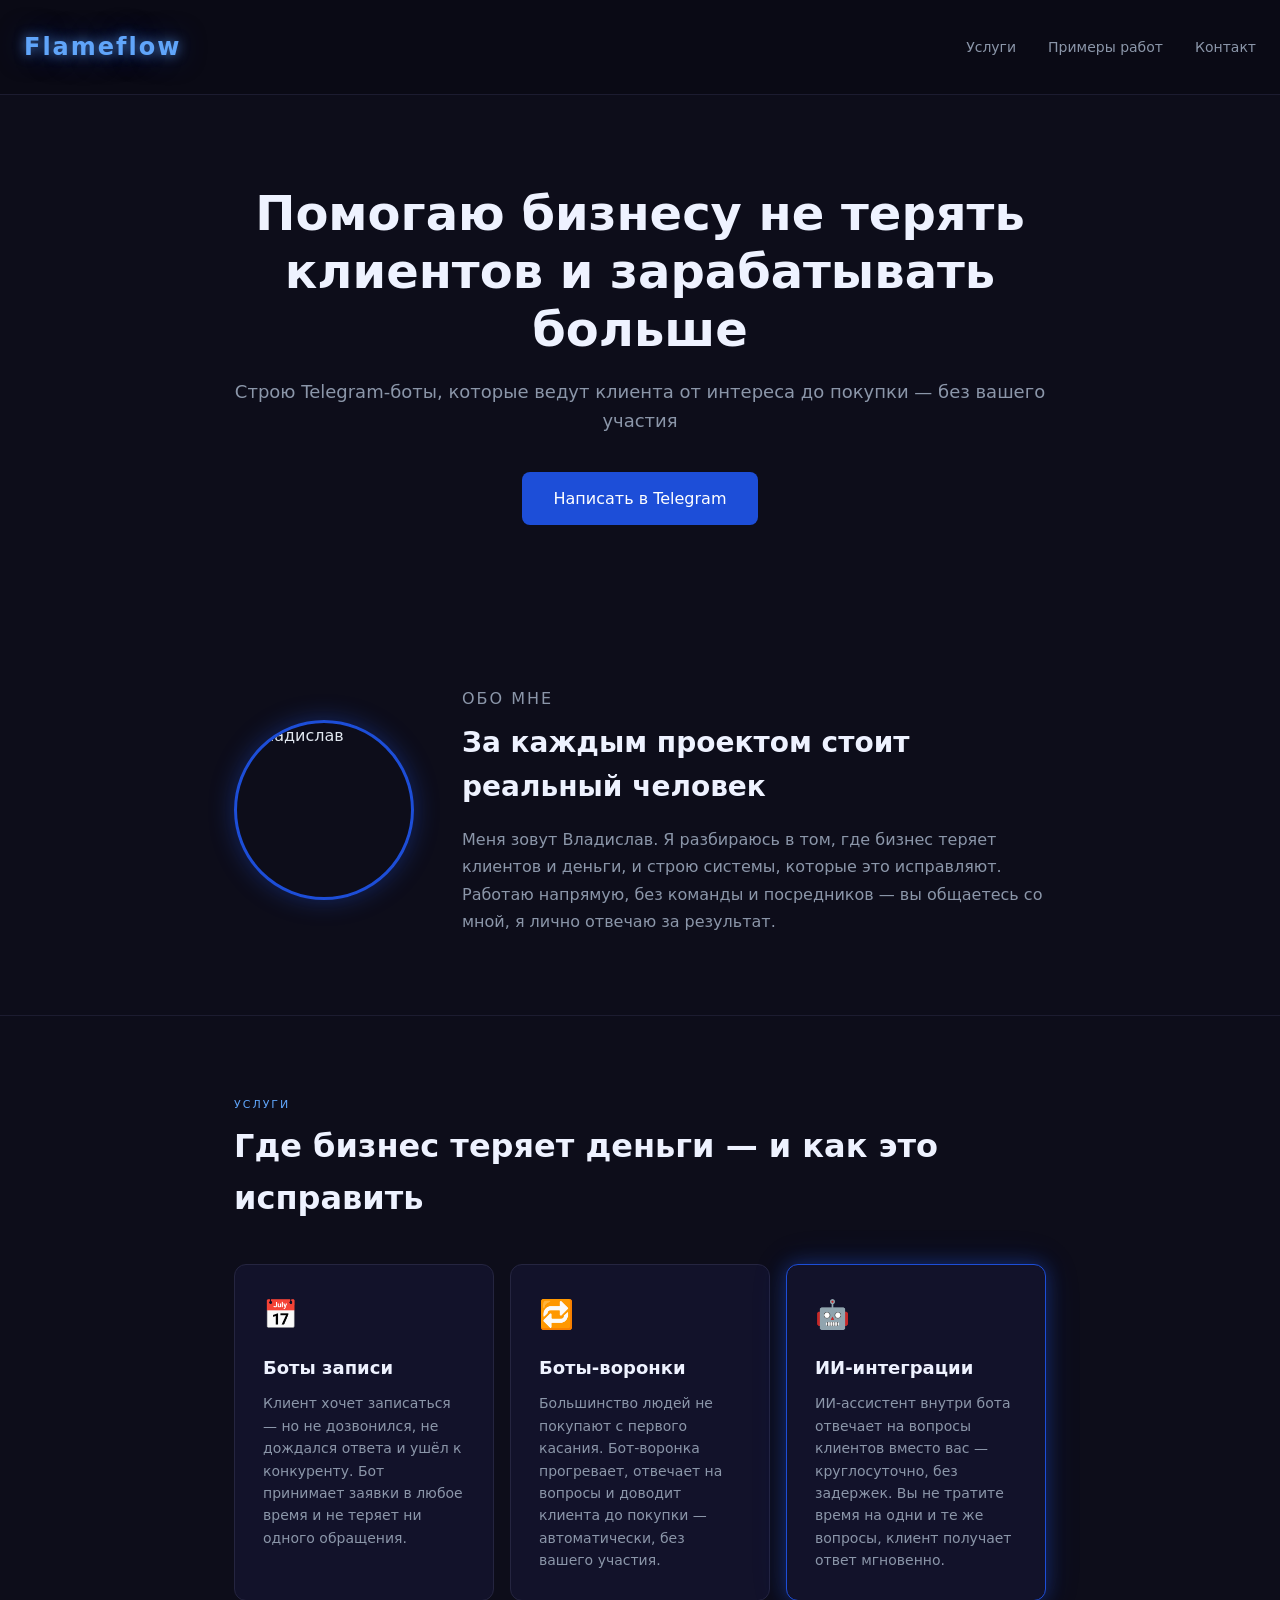
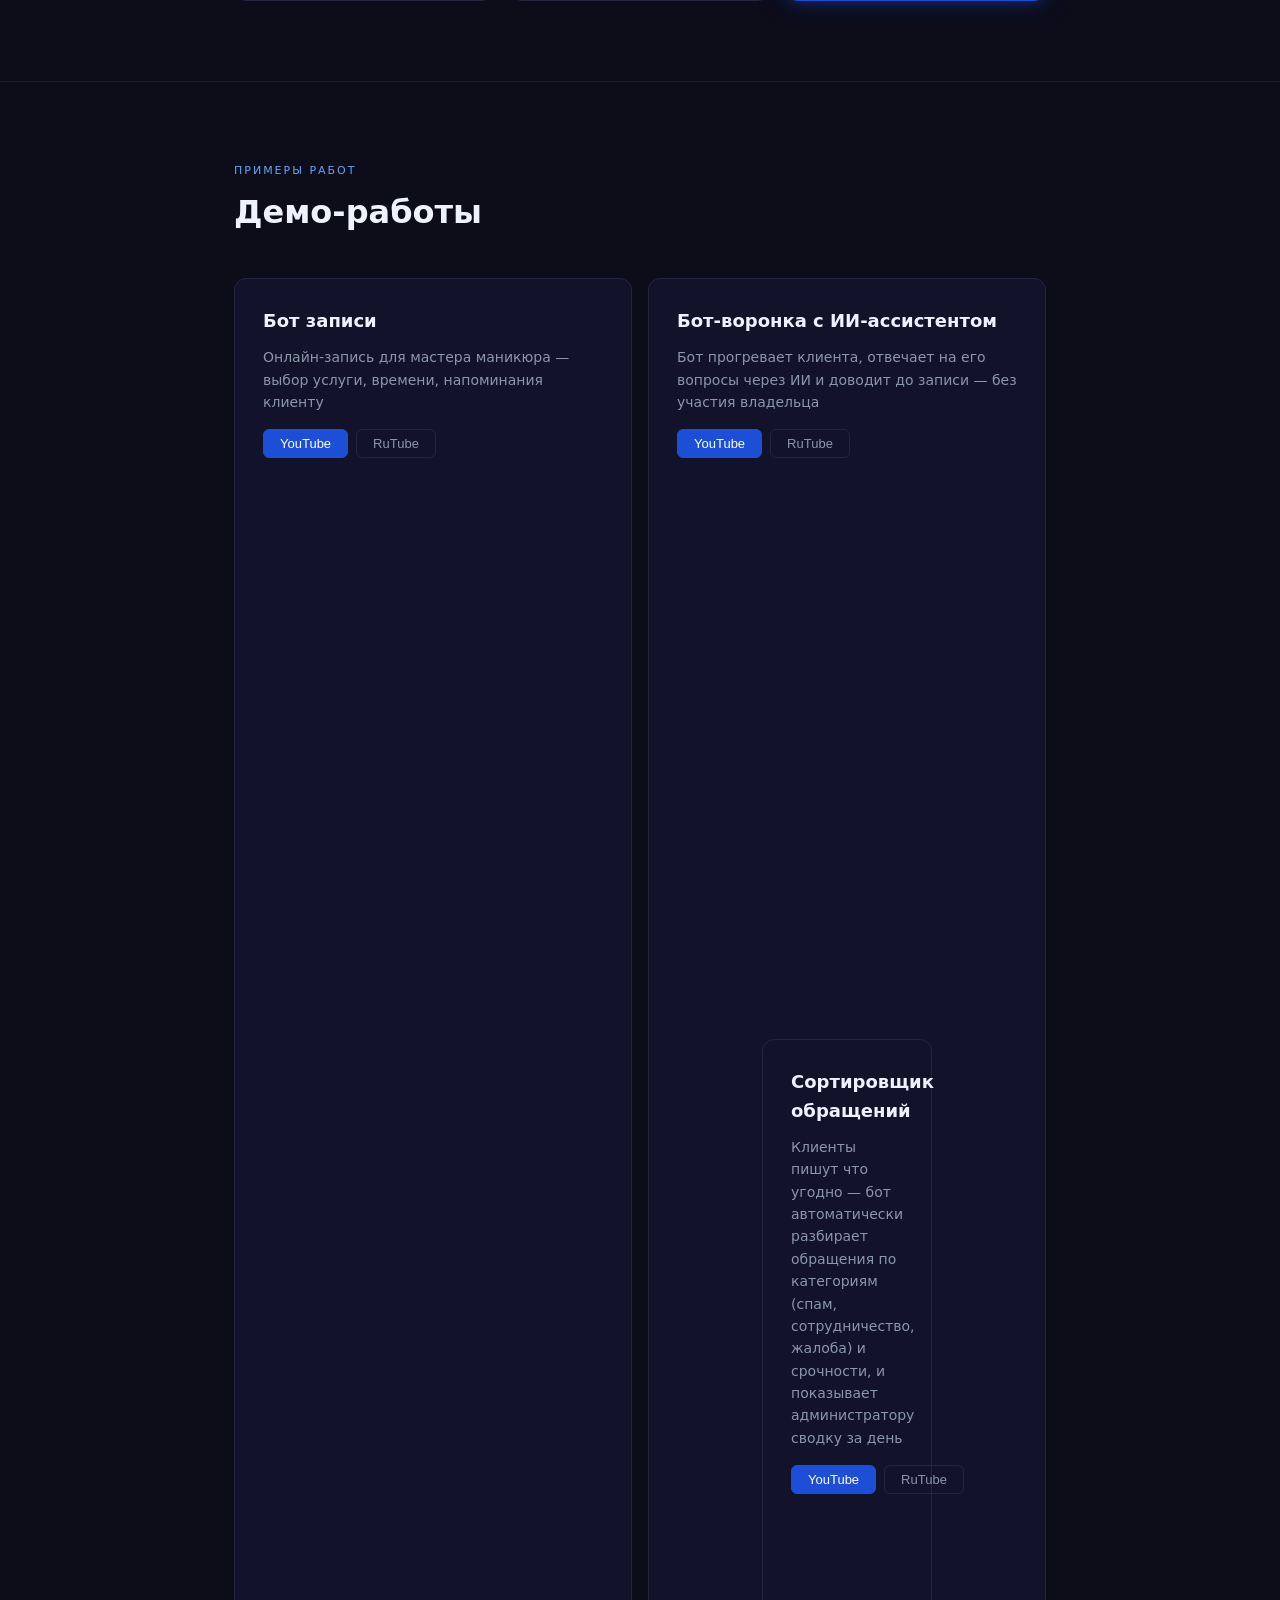
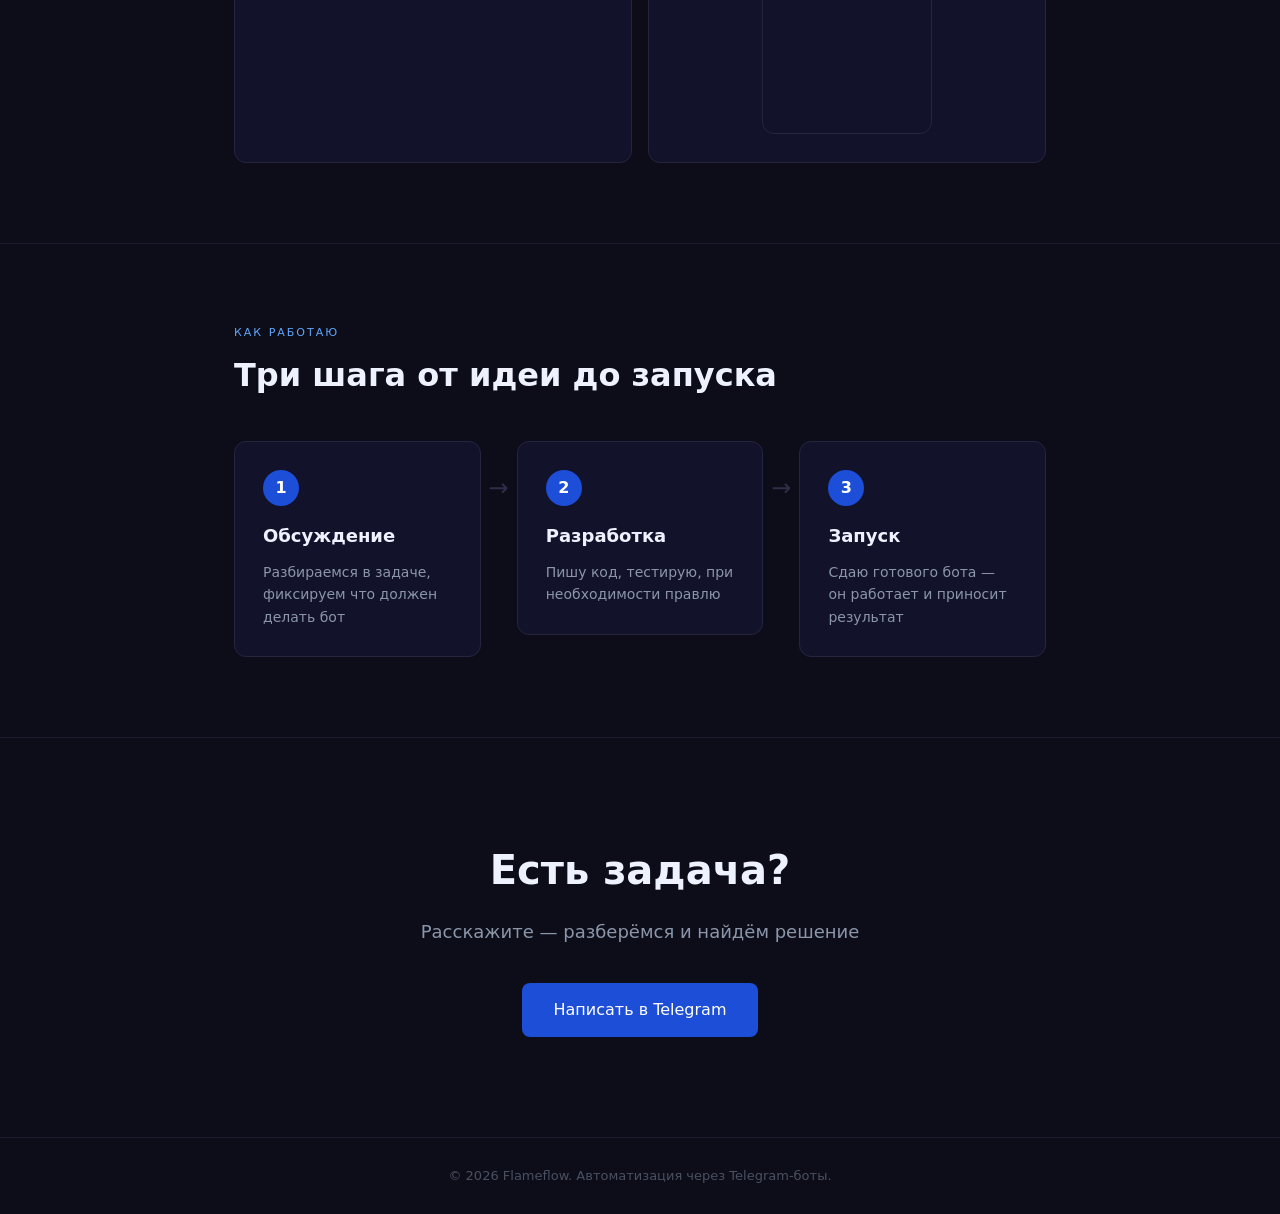
==== index.html @ fff6de3d "Добавил демо сортировщика обращений" ====
<!DOCTYPE html>
<html lang="ru">
  <head>
    <meta charset="UTF-8" />
    <meta name="viewport" content="width=device-width, initial-scale=1.0" />
    <title>Flameflow — автоматизация через Telegram-боты</title>
    <link rel="stylesheet" href="style.css?v=2" />
  </head>
  <body>

    <header>
  <div class="container">
    <span class="logo">Flameflow</span>
    <nav>
      <a href="#services">Услуги</a>
      <a href="#works">Примеры работ</a>
      <a href="#contact">Контакт</a>
    </nav>
  </div>
</header>

<section class="hero">
  <div class="container">
    <h1>Помогаю бизнесу не терять клиентов и зарабатывать больше</h1>
    <p class="hero-subtitle">Строю Telegram-боты, которые ведут клиента от интереса до покупки — без вашего участия</p>
    <a href="https://t.me/flameflow" class="btn" target="_blank">Написать в Telegram</a>
  </div>
</section>
<section class="about">
  <div class="container">
    <div class="about-inner">
      <img src="photo.jpg" alt="Владислав" class="about-photo" />
      <div class="about-text">
        <p class="section-label">Обо мне</p>
        <h2>За каждым проектом стоит реальный человек</h2>
        <p>Меня зовут Владислав. Я разбираюсь в том, где бизнес теряет клиентов и деньги, и строю системы, которые это исправляют. Работаю напрямую, без команды и посредников — вы общаетесь со мной, я лично отвечаю за результат.</p>
      </div>
    </div>
  </div>
</section>
<section class="services" id="services">
  <div class="container">
    <p class="section-label">Услуги</p>
    <h2>Где бизнес теряет деньги — и как это исправить</h2>
    <div class="cards">
      <div class="card">
        <div class="card-icon">📅</div>
        <h3>Боты записи</h3>
        <p>Клиент хочет записаться — но не дозвонился, не дождался ответа и ушёл к конкуренту. Бот принимает заявки в любое время и не теряет ни одного обращения.</p>
      </div>
      <div class="card">
        <div class="card-icon">🔁</div>
        <h3>Боты-воронки</h3>
        <p>Большинство людей не покупают с первого касания. Бот-воронка прогревает, отвечает на вопросы и доводит клиента до покупки — автоматически, без вашего участия.</p>
      </div>
      <div class="card card-accent">
        <div class="card-icon">🤖</div>
        <h3>ИИ-интеграции</h3>
        <p>ИИ-ассистент внутри бота отвечает на вопросы клиентов вместо вас — круглосуточно, без задержек. Вы не тратите время на одни и те же вопросы, клиент получает ответ мгновенно.</p>
      </div>
    </div>
  </div>
</section>
<section class="works" id="works">
  <div class="container">
    <p class="section-label">Примеры работ</p>
    <h2>Демо-работы</h2>
    <div class="works-grid">

      <div class="work-card">
        <h3>Бот записи</h3>
        <p>Онлайн-запись для мастера маникюра — выбор услуги, времени, напоминания клиенту</p>
        <div class="video-switcher">
          <button class="video-btn active" onclick="switchVideo(this, 'https://www.youtube.com/embed/GllEG6F2inY', 'booking')">YouTube</button>
          <button class="video-btn" onclick="switchVideo(this, 'https://rutube.ru/play/embed/6b5cfb9696b31258e10bdad509181506/?p=c9lvjos490pVQSDzJiD7QA', 'booking')">RuTube</button>
        </div>
        <div class="video-container horizontal">
          <iframe id="booking-player" src="https://www.youtube.com/embed/GllEG6F2inY" frameborder="0" allowfullscreen></iframe>
        </div>
      </div>

      <div class="work-card">
  <h3>Бот-воронка с ИИ-ассистентом</h3>
  <p>Бот прогревает клиента, отвечает на его вопросы через ИИ и доводит до записи — без участия владельца</p>
  <div class="video-switcher">
    <button class="video-btn active" onclick="switchVideo(this, 'https://www.youtube.com/embed/Eo-kOB-XGds', 'funnel')">YouTube</button>
    <button class="video-btn" onclick="switchVideo(this, 'https://rutube.ru/play/embed/2f76867be618d5ae1fa9c9cf2dbe93e2/?p=NN1DjvzFcpMu16nAimWWvQ', 'funnel')">RuTube</button>
  </div>
  <div class="video-container vertical">
    <iframe id="funnel-player" src="https://www.youtube.com/embed/Eo-kOB-XGds" frameborder="0" allowfullscreen></iframe>
  </div>
  <div class="work-card">
  <h3>Сортировщик обращений</h3>
  <p>Клиенты пишут что угодно — бот автоматически разбирает обращения по категориям (спам, сотрудничество, жалоба) и срочности, и показывает администратору сводку за день</p>
  <div class="video-switcher">
    <button class="video-btn active" onclick="switchVideo(this, 'https://www.youtube.com/embed/uXEarvhDgSQ', 'sorter')">YouTube</button>
    <button class="video-btn" onclick="switchVideo(this, 'https://rutube.ru/play/embed/dd0c55a4cdcf100359e6cf731f219f04/?p=DvaEsMPblYtW5g4TG4eBQg', 'sorter')">RuTube</button>
  </div>
  <div class="video-container vertical">
    <iframe id="sorter-player" src="https://www.youtube.com/embed/uXEarvhDgSQ" frameborder="0" allowfullscreen></iframe>
  </div>
</div>
</div>

    </div>
  </div>
</section>
<section class="process">
  <div class="container">
    <p class="section-label">Как работаю</p>
    <h2>Три шага от идеи до запуска</h2>
    <div class="steps">
      <div class="step">
        <div class="step-number">1</div>
        <h3>Обсуждение</h3>
        <p>Разбираемся в задаче, фиксируем что должен делать бот</p>
      </div>
      <div class="step-arrow">→</div>
      <div class="step">
        <div class="step-number">2</div>
        <h3>Разработка</h3>
        <p>Пишу код, тестирую, при необходимости правлю</p>
      </div>
      <div class="step-arrow">→</div>
      <div class="step">
        <div class="step-number">3</div>
        <h3>Запуск</h3>
        <p>Сдаю готового бота — он работает и приносит результат</p>
      </div>
    </div>
  </div>
</section>
<section class="contact" id="contact">
    <h2>Есть задача?</h2>
    <p class="contact-subtitle">Расскажите — разберёмся и найдём решение</p>
    <a href="https://t.me/flameflow" class="btn" target="_blank">Написать в Telegram</a>
  </div>
</section>
<footer>
  <div class="container">
    <p>© 2026 Flameflow. Автоматизация через Telegram-боты.</p>
  </div>
</footer>
<script>
  function switchVideo(btn, url, playerId) {
    var switcher = btn.parentElement;
    var buttons = switcher.querySelectorAll('.video-btn');
    buttons.forEach(function(b) { b.classList.remove('active'); });
    btn.classList.add('active');
    document.getElementById(playerId + '-player').src = url;
  }
</script>
  </body>
</html>
---- style.css ----
html {
  scroll-behavior: smooth;
}

* {
  margin: 0;
  padding: 0;
  box-sizing: border-box;
}
body {
  background-color: #0d0d1a;
  color: #e2e8f0;
  font-family: system-ui, -apple-system, sans-serif;
  font-size: 16px;
  line-height: 1.6;
}

.container {
  max-width: 860px;
  margin: 0 auto;
  padding: 0 24px;
}

header {
  padding: 28px 0;
  border-bottom: 1px solid #1c1c30;
  background-color: #0a0a15;
}

header .container {
  max-width: 100%;
  display: flex;
  align-items: center;
  justify-content: space-between;
}

.logo {
  font-size: 24px;
  font-weight: 700;
  letter-spacing: 2px;
  color: #60a5fa;
  text-shadow: 0 0 12px rgba(96, 165, 250, 0.7), 0 0 28px rgba(29, 78, 216, 0.5);
}

.hero {
  padding: 90px 0 80px;
  text-align: center;
}

.hero h1 {
  font-size: 48px;
  font-weight: 700;
  line-height: 1.2;
  color: #eef2ff;
  margin-bottom: 20px;
}

.hero-subtitle {
  font-size: 18px;
  color: #8b96a9;
  margin-bottom: 36px;
}

.btn {
  display: inline-block;
  background-color: #1d4ed8;
  color: #ffffff;
  text-decoration: none;
  padding: 14px 32px;
  border-radius: 8px;
  font-size: 16px;
  font-weight: 500;
}

.btn:hover {
  background-color: #1e40af;
}

.section-label {
  font-size: 11px;
  letter-spacing: 2px;
  color: #60a5fa;
  text-transform: uppercase;
  margin-bottom: 8px;
}
.services {
  padding: 80px 0;
  border-bottom: 1px solid #1c1c30;
}

.services h2 {
  font-size: 32px;
  font-weight: 700;
  color: #eef2ff;
  margin-bottom: 40px;
}

.cards {
  display: grid;
  grid-template-columns: 1fr 1fr 1fr;
  gap: 16px;
}

.card {
  background-color: #12122a;
  border: 1px solid #252540;
  border-radius: 12px;
  padding: 28px;
}

.card-accent {
  border-color: #1d4ed8;
  box-shadow: 0 0 18px rgba(29, 78, 216, 0.4), 0 0 36px rgba(29, 78, 216, 0.15);
}

.card-icon {
  font-size: 28px;
  margin-bottom: 16px;
}

.card h3 {
  font-size: 18px;
  font-weight: 600;
  color: #eef2ff;
  margin-bottom: 10px;
}

.card p {
  font-size: 14px;
  color: #8b96a9;
  line-height: 1.6;
}

.works {
  padding: 80px 0;
  border-bottom: 1px solid #1c1c30;
}

.works h2 {
  font-size: 32px;
  font-weight: 700;
  color: #eef2ff;
  margin-bottom: 40px;
}

.works-grid {
  display: grid;
  grid-template-columns: 1fr 1fr;
  gap: 16px;
}

.works-grid .work-card:last-child:nth-child(odd) {
  grid-column: 1 / -1;
  max-width: 50%;
  margin: 0 auto;
}

.work-card {
  background-color: #12122a;
  border: 1px solid #252540;
  border-radius: 12px;
  padding: 28px;
}

.work-card h3 {
  font-size: 18px;
  font-weight: 600;
  color: #eef2ff;
  margin-bottom: 10px;
}

.work-card p {
  font-size: 14px;
  color: #8b96a9;
  line-height: 1.6;
  margin-bottom: 16px;
}

.video-switcher {
  display: flex;
  gap: 8px;
  margin-bottom: 12px;
}

.video-btn {
  font-size: 13px;
  padding: 6px 16px;
  border-radius: 6px;
  border: 1px solid #252540;
  background-color: transparent;
  color: #8b96a9;
  cursor: pointer;
}

.video-btn.active {
  background-color: #1d4ed8;
  border-color: #1d4ed8;
  color: #ffffff;
}

.video-container {
  width: 100%;
  border-radius: 8px;
  overflow: hidden;
}

.video-container.horizontal {
  aspect-ratio: 16 / 9;
}

.video-container.vertical {
  aspect-ratio: 9 / 16;
  max-width: 320px;
  margin: 0 auto;
}

.video-container iframe {
  width: 100%;
  height: 100%;
  display: block;
}
.process {
  padding: 80px 0;
  border-bottom: 1px solid #1c1c30;
}

.process h2 {
  font-size: 32px;
  font-weight: 700;
  color: #eef2ff;
  margin-bottom: 40px;
}

.steps {
  display: flex;
  align-items: flex-start;
  gap: 8px;
}

.step {
  flex: 1;
  background-color: #12122a;
  border: 1px solid #252540;
  border-radius: 12px;
  padding: 28px;
}

.step-number {
  width: 36px;
  height: 36px;
  border-radius: 50%;
  background-color: #1d4ed8;
  color: #ffffff;
  font-size: 16px;
  font-weight: 700;
  display: flex;
  align-items: center;
  justify-content: center;
  margin-bottom: 16px;
}

.step h3 {
  font-size: 18px;
  font-weight: 600;
  color: #eef2ff;
  margin-bottom: 10px;
}

.step p {
  font-size: 14px;
  color: #8b96a9;
  line-height: 1.6;
}

.step-arrow {
  font-size: 24px;
  color: #2e2e48;
  padding-top: 28px;
  flex-shrink: 0;
}

.contact {
  padding: 100px 0;
  text-align: center;
}

.contact h2 {
  font-size: 40px;
  font-weight: 700;
  color: #eef2ff;
  margin-bottom: 16px;
}

.contact-subtitle {
  font-size: 18px;
  color: #8b96a9;
  margin-bottom: 36px;
}

footer {
  padding: 28px 0;
  border-top: 1px solid #1c1c30;
  text-align: center;
}

footer p {
  font-size: 13px;
  color: #4a5060;
}
nav {
  display: flex;
  gap: 32px;
}

nav a {
  font-size: 14px;
  color: #8b96a9;
  text-decoration: none;
}

nav a:hover {
  color: #e2e8f0;
}
@media (max-width: 900px) {
  .cards {
    grid-template-columns: 1fr 1fr;
  }
}

@media (max-width: 600px) {
  .hero h1 {
    font-size: 32px;
  }

  .hero-subtitle {
    font-size: 16px;
  }

  nav {
    gap: 16px;
  }

  nav a {
    font-size: 13px;
  }

  .cards {
    grid-template-columns: 1fr;
  }

  .works-grid {
    grid-template-columns: 1fr;
  }

  .steps {
    flex-direction: column;
  }

  .step-arrow {
    transform: rotate(90deg);
    padding: 0;
    text-align: center;
  }

  .contact h2 {
    font-size: 28px;
  }

  .video-container.vertical {
    max-width: 100%;
  }
  header .container {
    padding: 0 16px;
  }

  .contact-subtitle {
    max-width: 280px;
    margin-left: auto;
    margin-right: auto;
  }
  .about-inner {
    flex-direction: column;
    text-align: center;
  }
}
.about {
  padding: 80px 0;
  border-bottom: 1px solid #1c1c30;
}

.about-inner {
  display: flex;
  align-items: center;
  gap: 48px;
}

.about-photo {
  width: 180px;
  height: 180px;
  border-radius: 50%;
  object-fit: cover;
  flex-shrink: 0;
  border: 3px solid #1d4ed8;
  box-shadow: 0 0 24px rgba(29, 78, 216, 0.4);
}

.about-text h2 {
  font-size: 28px;
  font-weight: 700;
  color: #eef2ff;
  margin-bottom: 16px;
}

.about-text p {
  font-size: 16px;
  color: #8b96a9;
  line-height: 1.7;
}
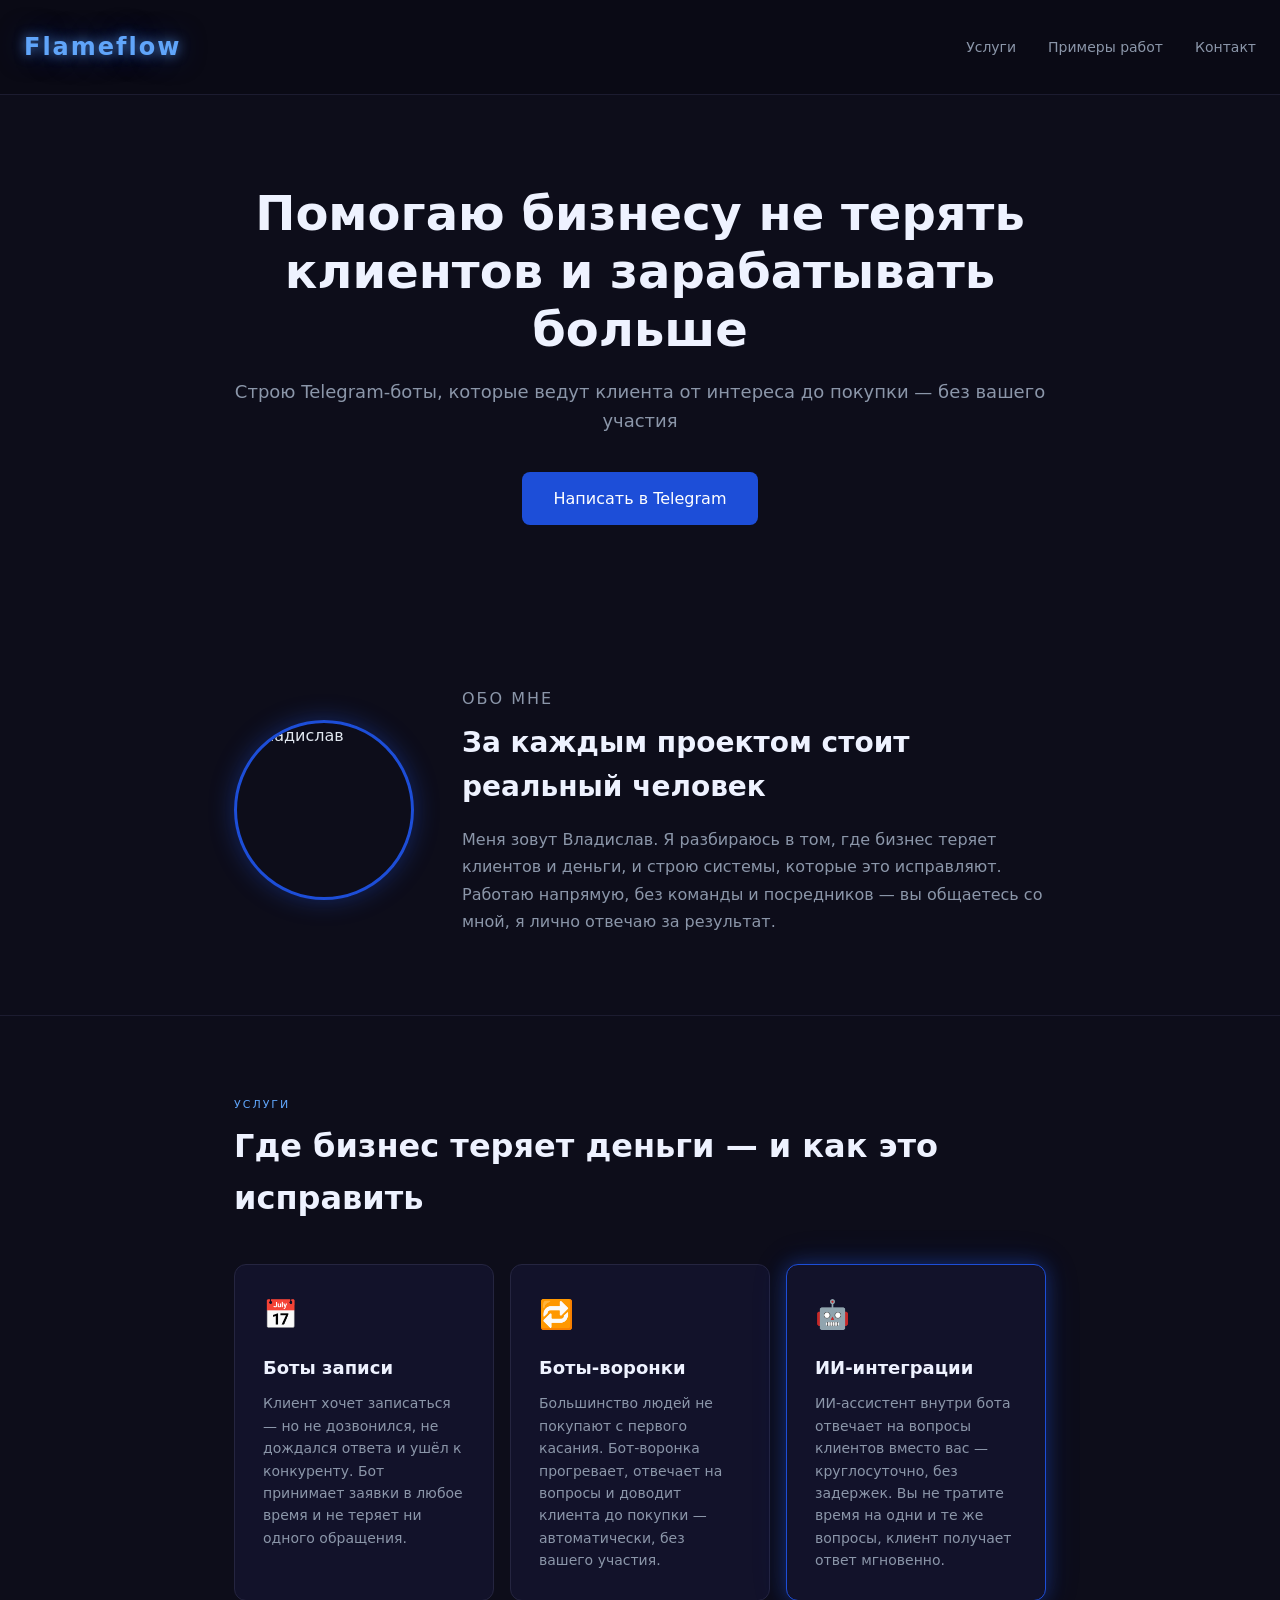
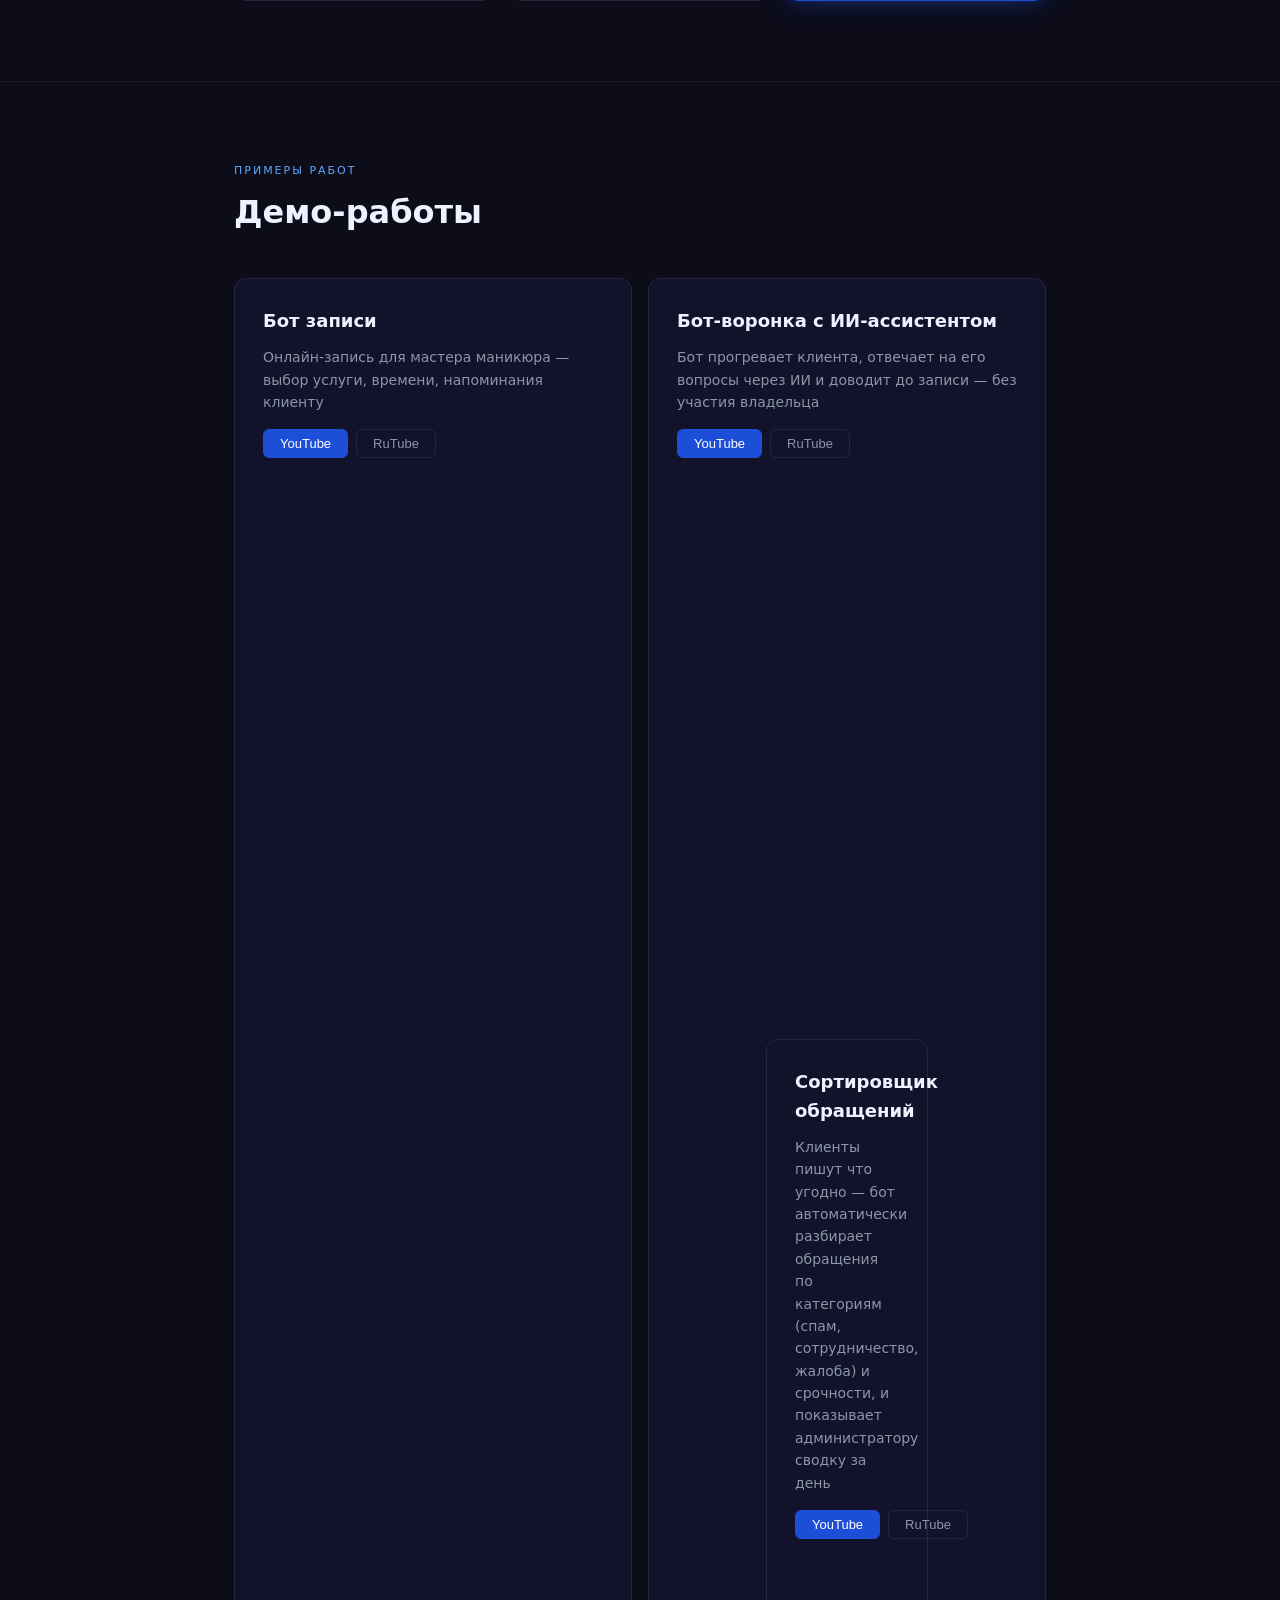
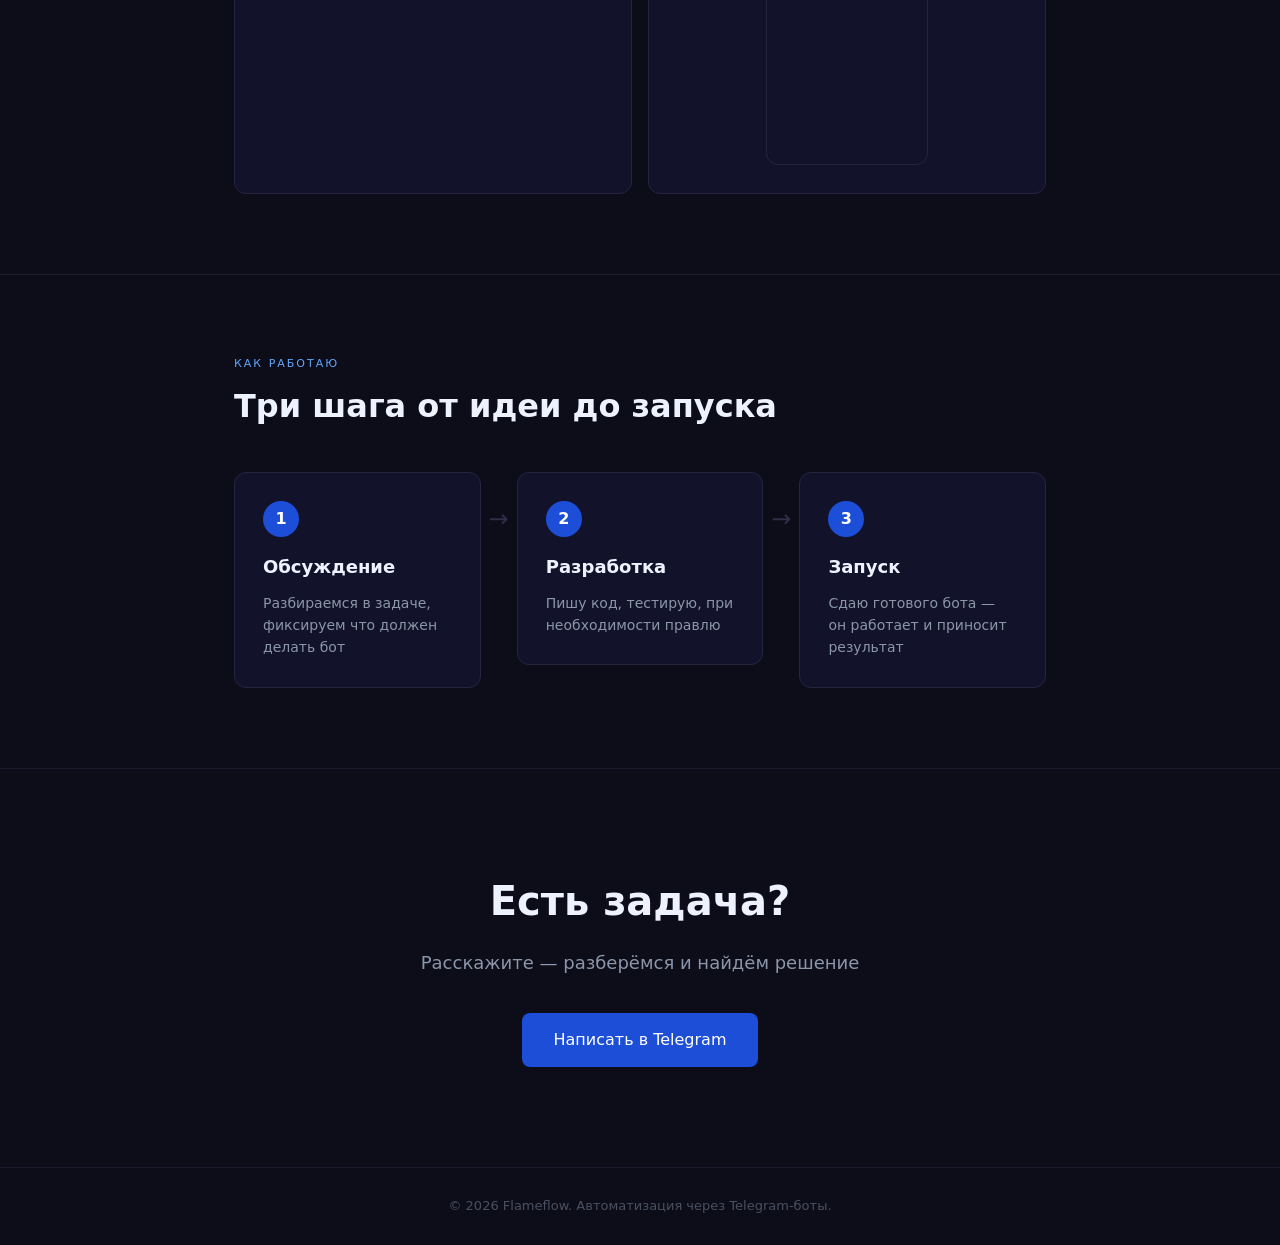
==== commit 0939d5bb: "Фикс сетки третьей карточки" ====
--- a/index.html
+++ b/index.html
@@ -89,7 +89,7 @@
   <div class="video-container vertical">
     <iframe id="funnel-player" src="https://www.youtube.com/embed/Eo-kOB-XGds" frameborder="0" allowfullscreen></iframe>
   </div>
-  <div class="work-card">
+  <div class="work-card work-card-solo">
   <h3>Сортировщик обращений</h3>
   <p>Клиенты пишут что угодно — бот автоматически разбирает обращения по категориям (спам, сотрудничество, жалоба) и срочности, и показывает администратору сводку за день</p>
   <div class="video-switcher">
--- a/style.css
+++ b/style.css
@@ -149,9 +149,9 @@
   gap: 16px;
 }
 
-.works-grid .work-card:last-child:nth-child(odd) {
+.work-card-solo {
   grid-column: 1 / -1;
-  max-width: 50%;
+  max-width: calc(50% - 8px);
   margin: 0 auto;
 }
 
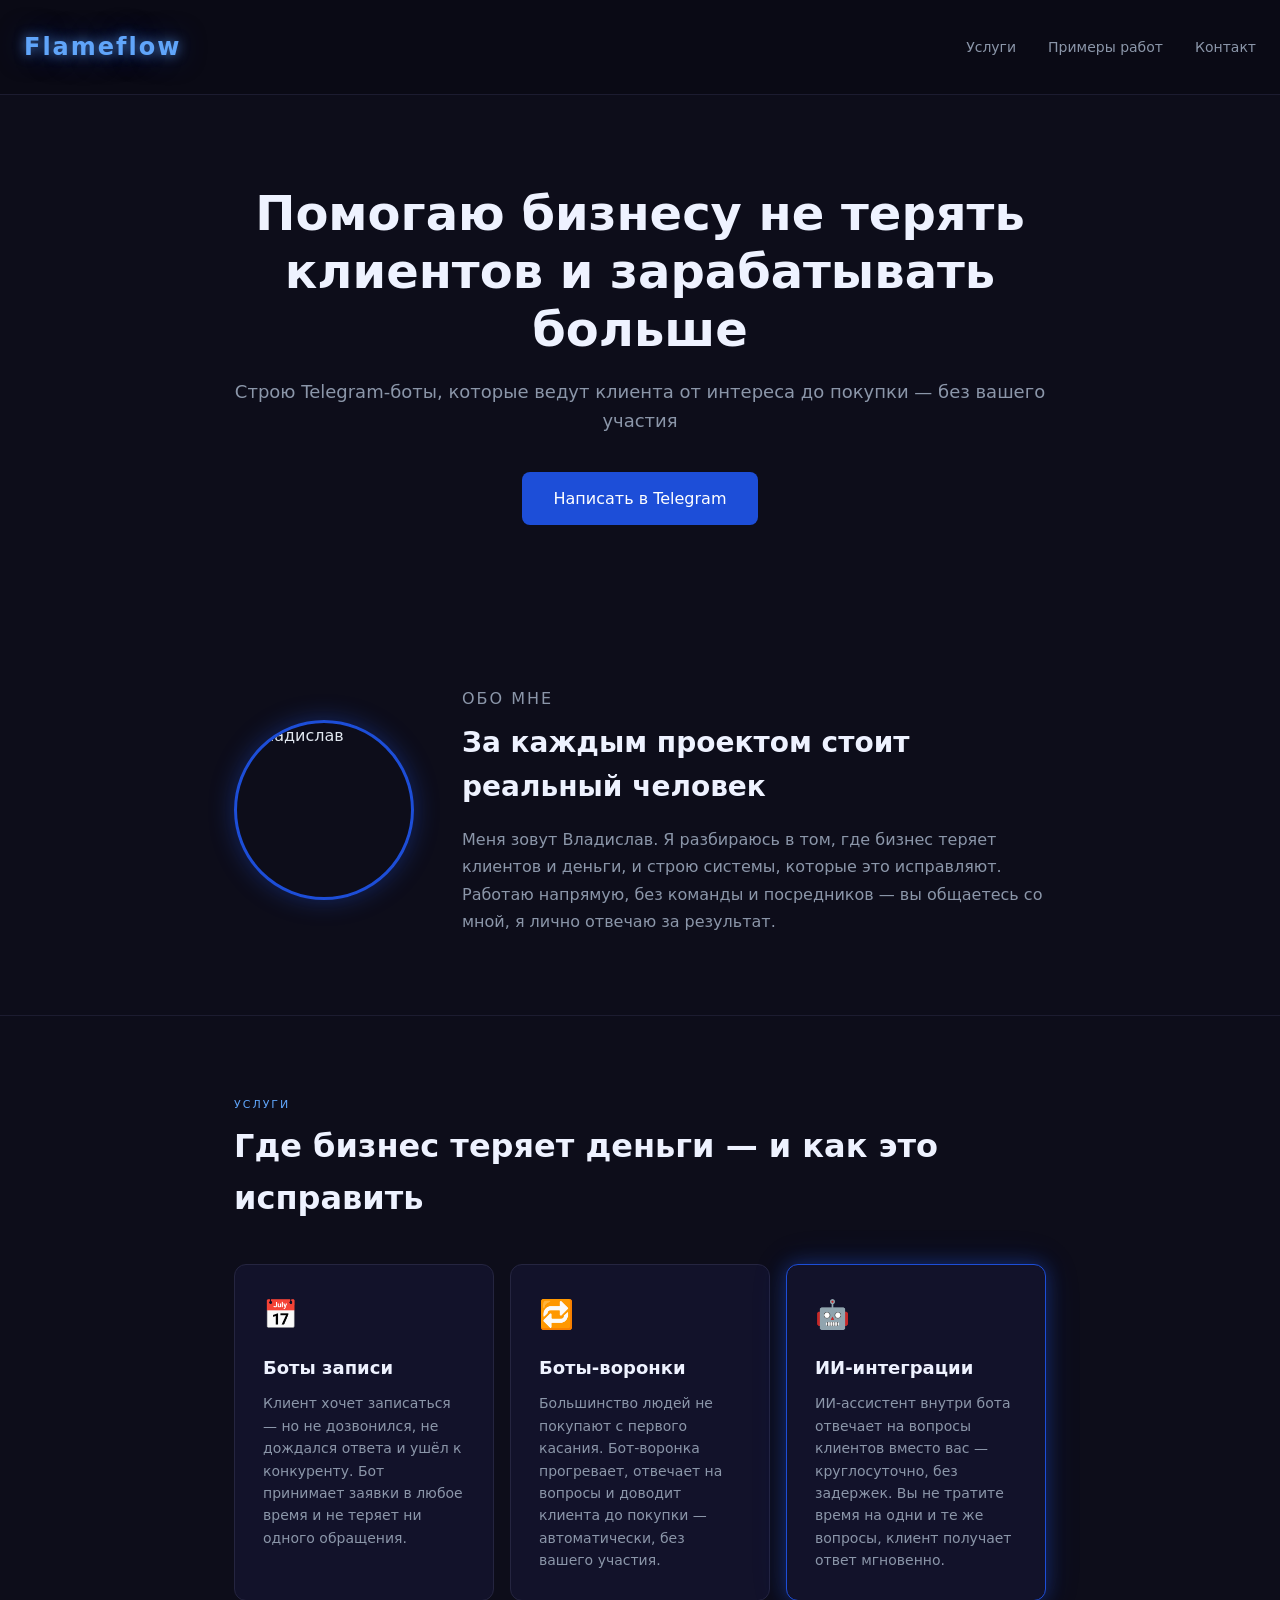
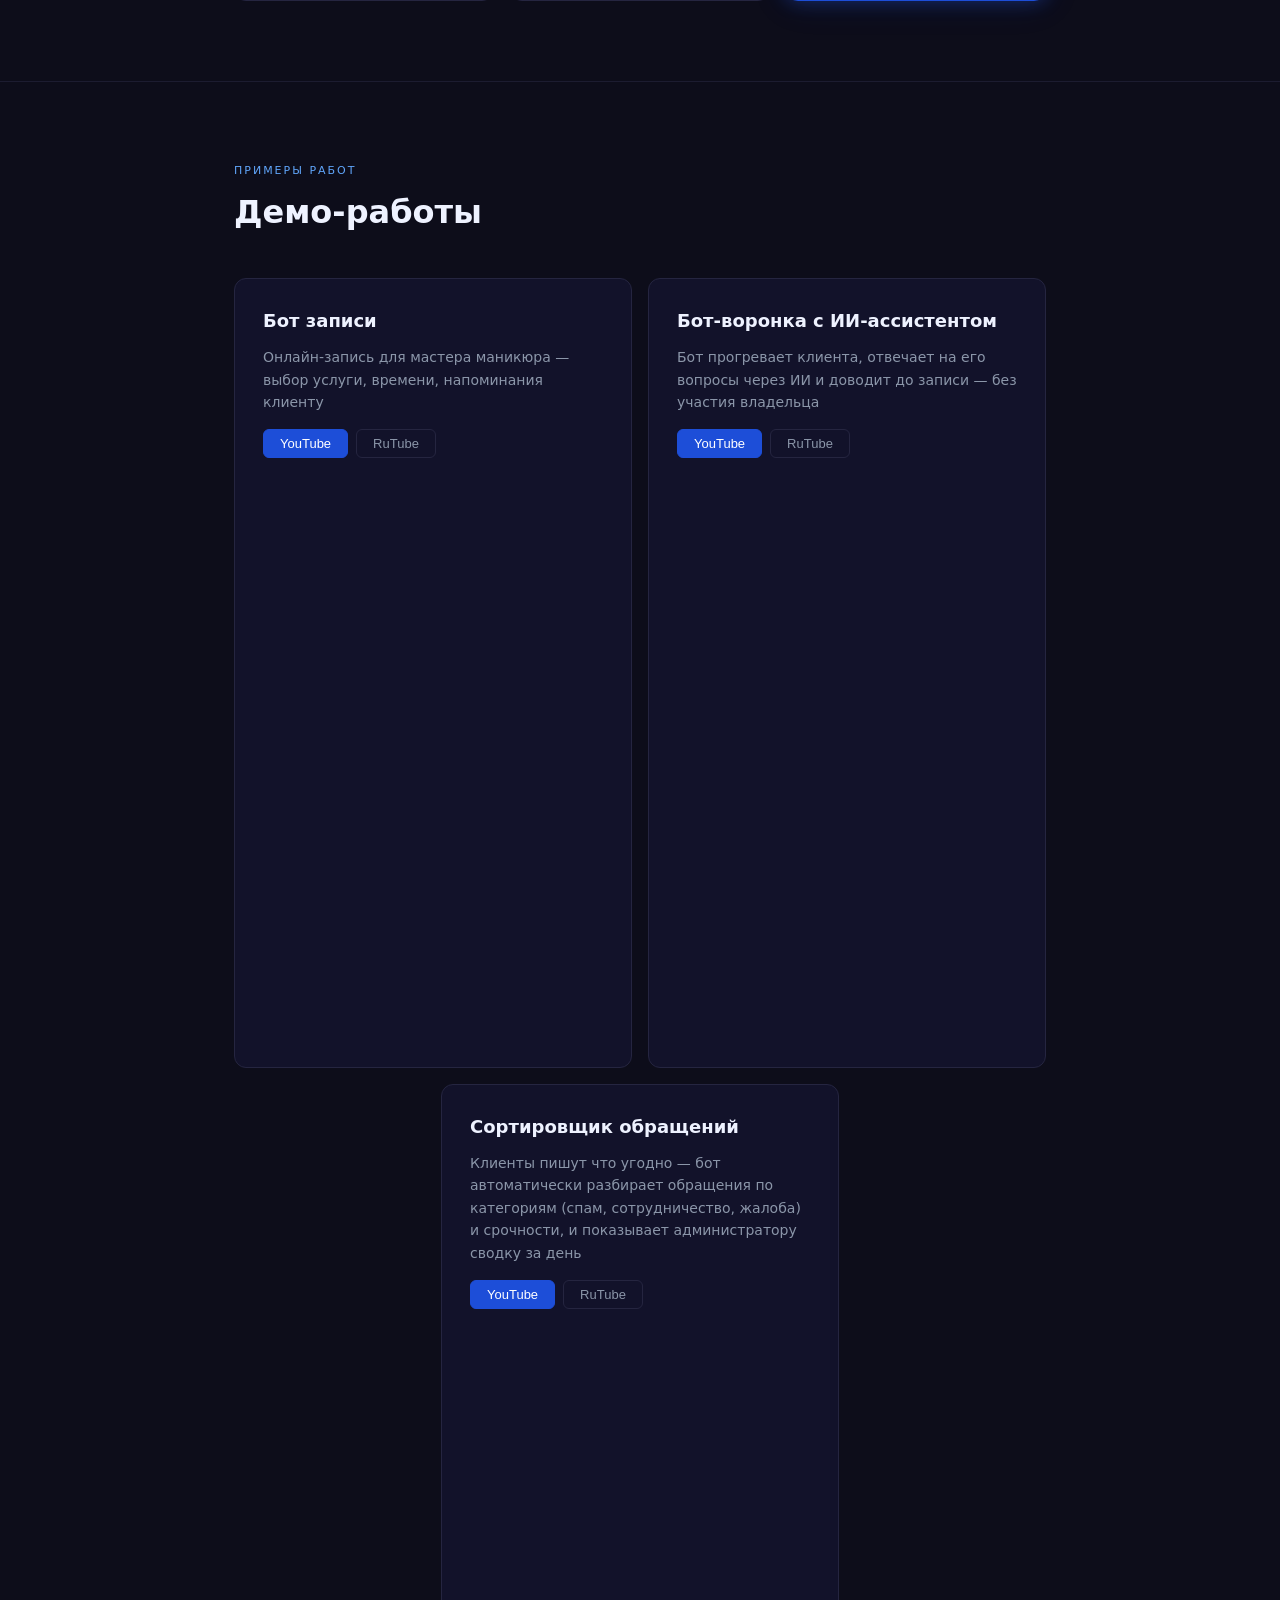
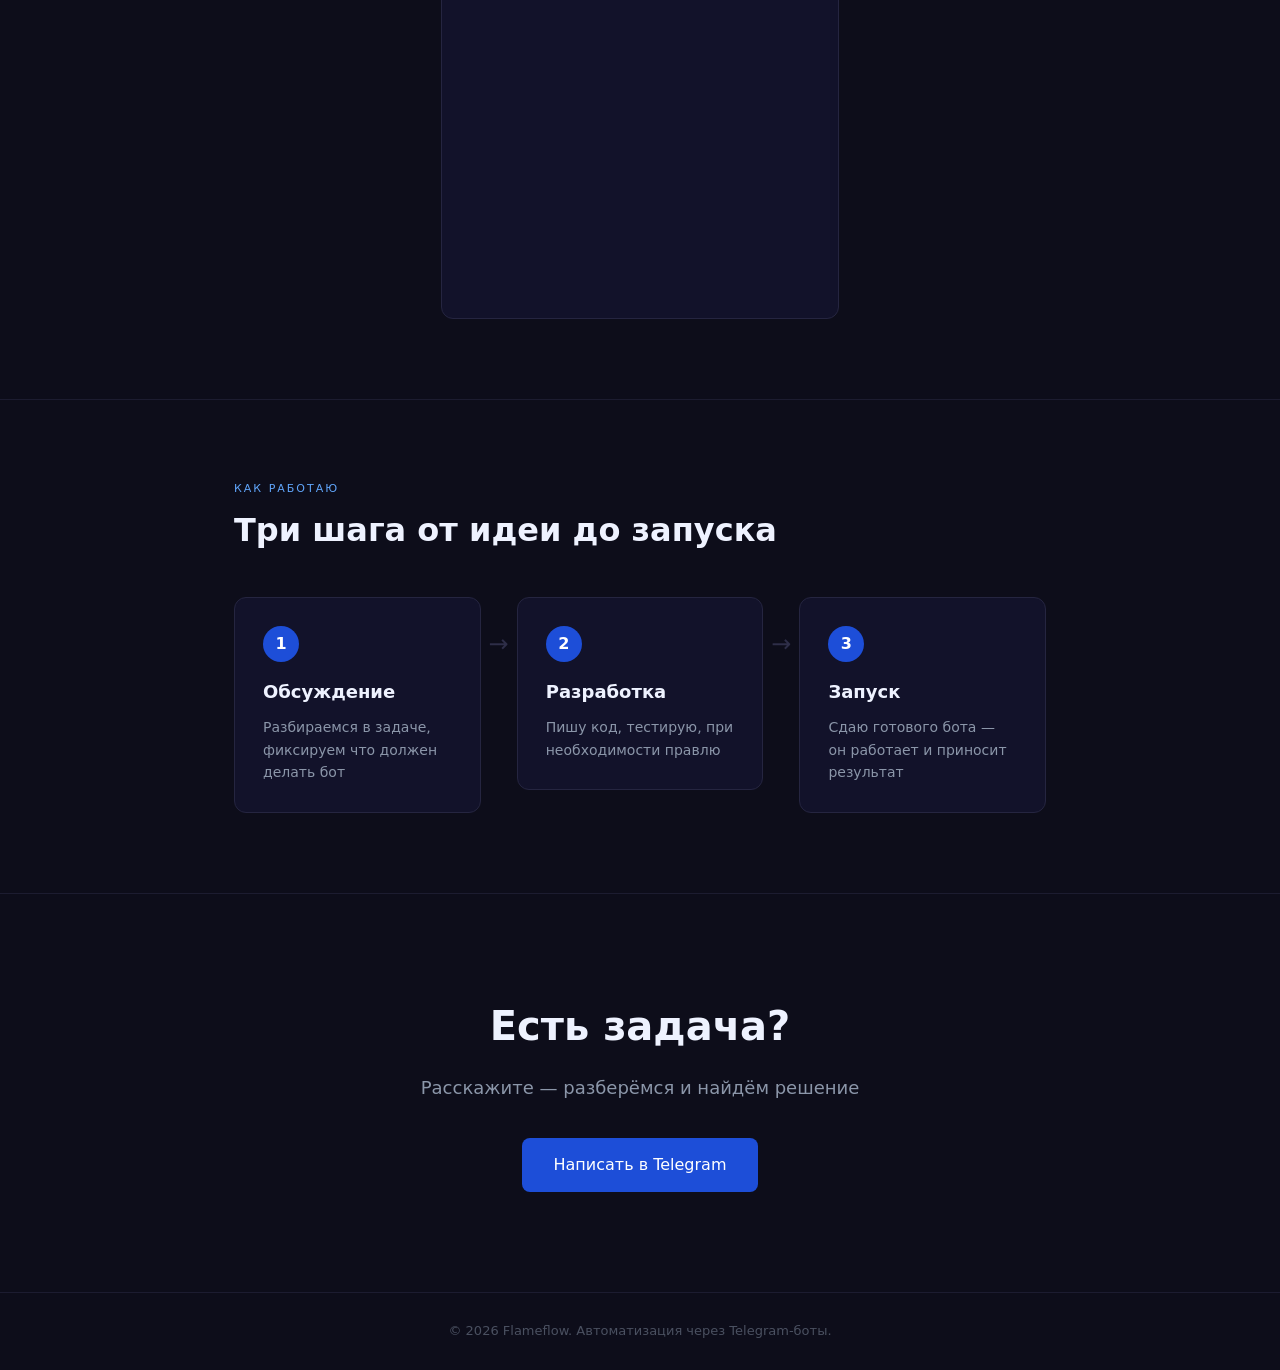
==== commit 99dad2ab: "Фикс структуры карточек демо-работ" ====
--- a/index.html
+++ b/index.html
@@ -80,27 +80,28 @@
       </div>
 
       <div class="work-card">
-  <h3>Бот-воронка с ИИ-ассистентом</h3>
-  <p>Бот прогревает клиента, отвечает на его вопросы через ИИ и доводит до записи — без участия владельца</p>
-  <div class="video-switcher">
-    <button class="video-btn active" onclick="switchVideo(this, 'https://www.youtube.com/embed/Eo-kOB-XGds', 'funnel')">YouTube</button>
-    <button class="video-btn" onclick="switchVideo(this, 'https://rutube.ru/play/embed/2f76867be618d5ae1fa9c9cf2dbe93e2/?p=NN1DjvzFcpMu16nAimWWvQ', 'funnel')">RuTube</button>
-  </div>
-  <div class="video-container vertical">
-    <iframe id="funnel-player" src="https://www.youtube.com/embed/Eo-kOB-XGds" frameborder="0" allowfullscreen></iframe>
-  </div>
-  <div class="work-card work-card-solo">
-  <h3>Сортировщик обращений</h3>
-  <p>Клиенты пишут что угодно — бот автоматически разбирает обращения по категориям (спам, сотрудничество, жалоба) и срочности, и показывает администратору сводку за день</p>
-  <div class="video-switcher">
-    <button class="video-btn active" onclick="switchVideo(this, 'https://www.youtube.com/embed/uXEarvhDgSQ', 'sorter')">YouTube</button>
-    <button class="video-btn" onclick="switchVideo(this, 'https://rutube.ru/play/embed/dd0c55a4cdcf100359e6cf731f219f04/?p=DvaEsMPblYtW5g4TG4eBQg', 'sorter')">RuTube</button>
-  </div>
-  <div class="video-container vertical">
-    <iframe id="sorter-player" src="https://www.youtube.com/embed/uXEarvhDgSQ" frameborder="0" allowfullscreen></iframe>
-  </div>
-</div>
-</div>
+        <h3>Бот-воронка с ИИ-ассистентом</h3>
+        <p>Бот прогревает клиента, отвечает на его вопросы через ИИ и доводит до записи — без участия владельца</p>
+        <div class="video-switcher">
+          <button class="video-btn active" onclick="switchVideo(this, 'https://www.youtube.com/embed/Eo-kOB-XGds', 'funnel')">YouTube</button>
+          <button class="video-btn" onclick="switchVideo(this, 'https://rutube.ru/play/embed/2f76867be618d5ae1fa9c9cf2dbe93e2/?p=NN1DjvzFcpMu16nAimWWvQ', 'funnel')">RuTube</button>
+        </div>
+        <div class="video-container vertical">
+          <iframe id="funnel-player" src="https://www.youtube.com/embed/Eo-kOB-XGds" frameborder="0" allowfullscreen></iframe>
+        </div>
+      </div>
+
+      <div class="work-card work-card-solo">
+        <h3>Сортировщик обращений</h3>
+        <p>Клиенты пишут что угодно — бот автоматически разбирает обращения по категориям (спам, сотрудничество, жалоба) и срочности, и показывает администратору сводку за день</p>
+        <div class="video-switcher">
+          <button class="video-btn active" onclick="switchVideo(this, 'https://www.youtube.com/embed/uXEarvhDgSQ', 'sorter')">YouTube</button>
+          <button class="video-btn" onclick="switchVideo(this, 'https://rutube.ru/play/embed/dd0c55a4cdcf100359e6cf731f219f04/?p=DvaEsMPblYtW5g4TG4eBQg', 'sorter')">RuTube</button>
+        </div>
+        <div class="video-container vertical">
+          <iframe id="sorter-player" src="https://www.youtube.com/embed/uXEarvhDgSQ" frameborder="0" allowfullscreen></iframe>
+        </div>
+      </div>
 
     </div>
   </div>
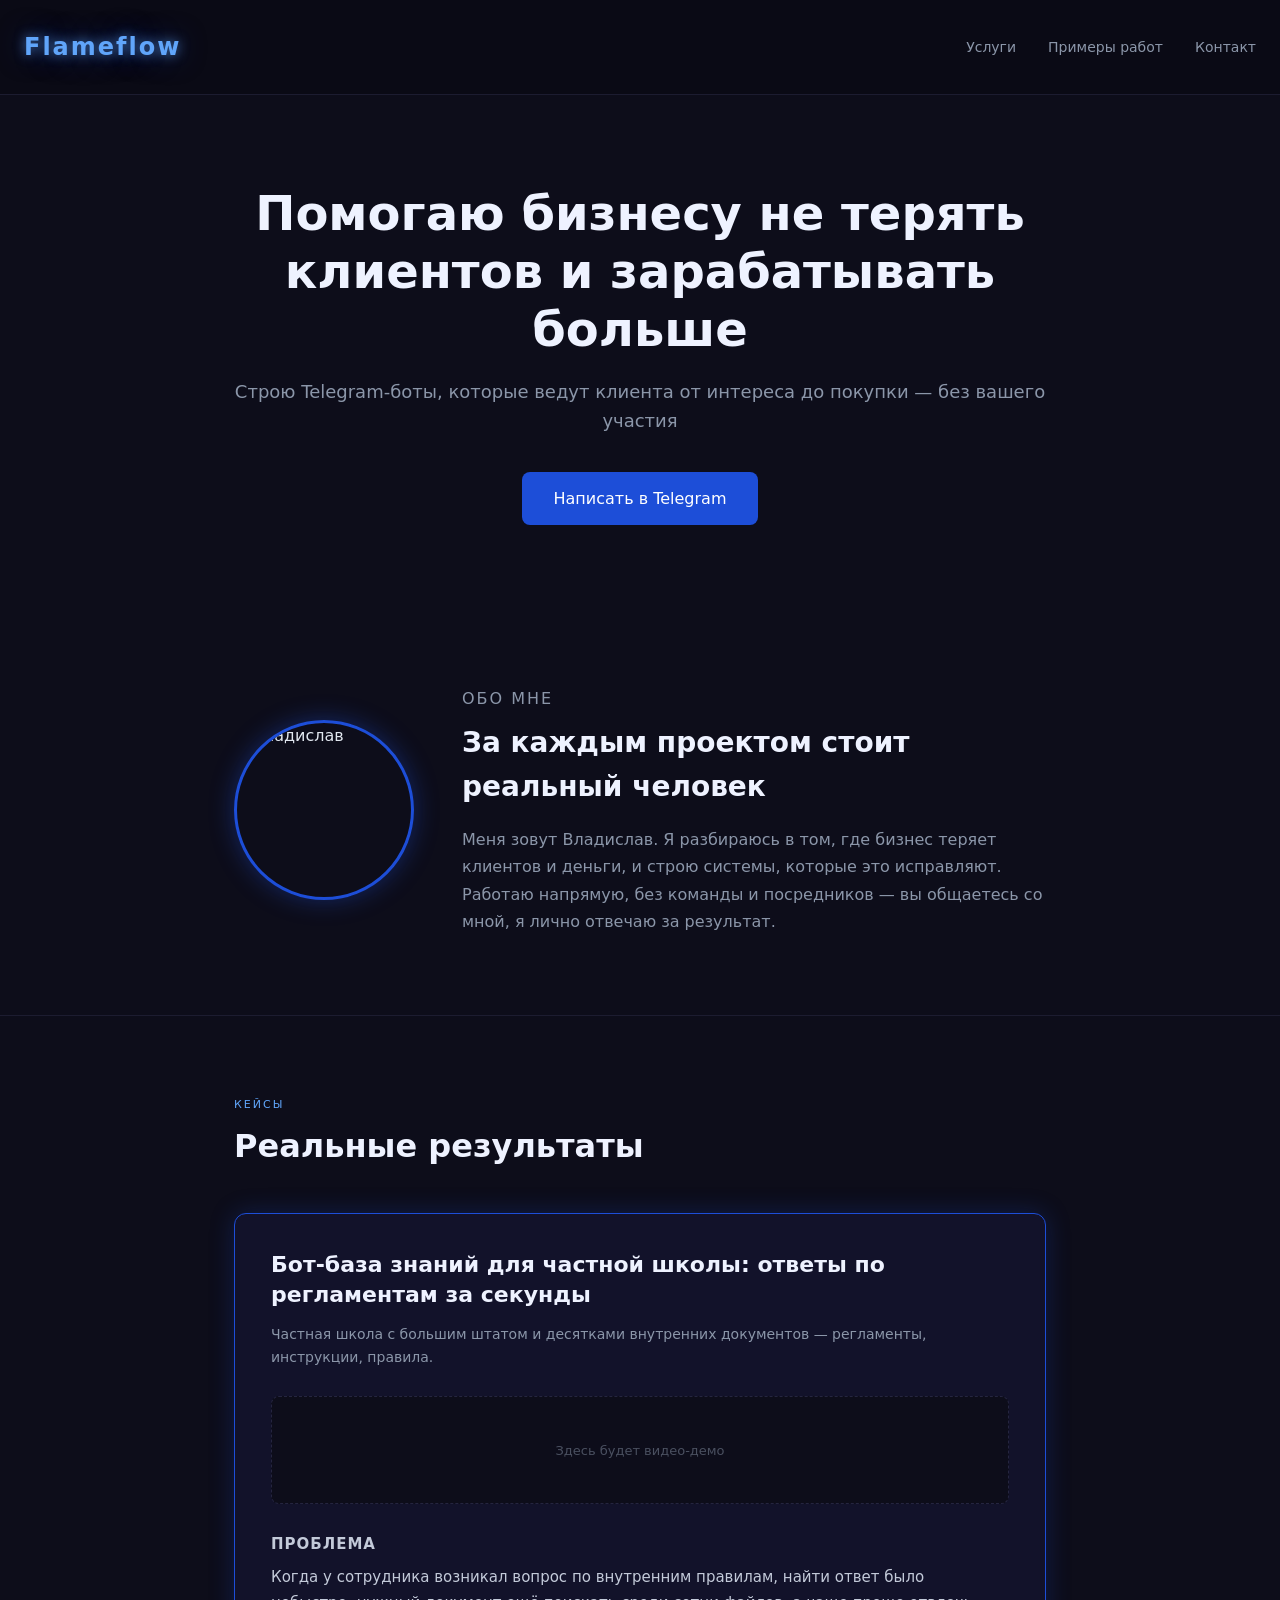
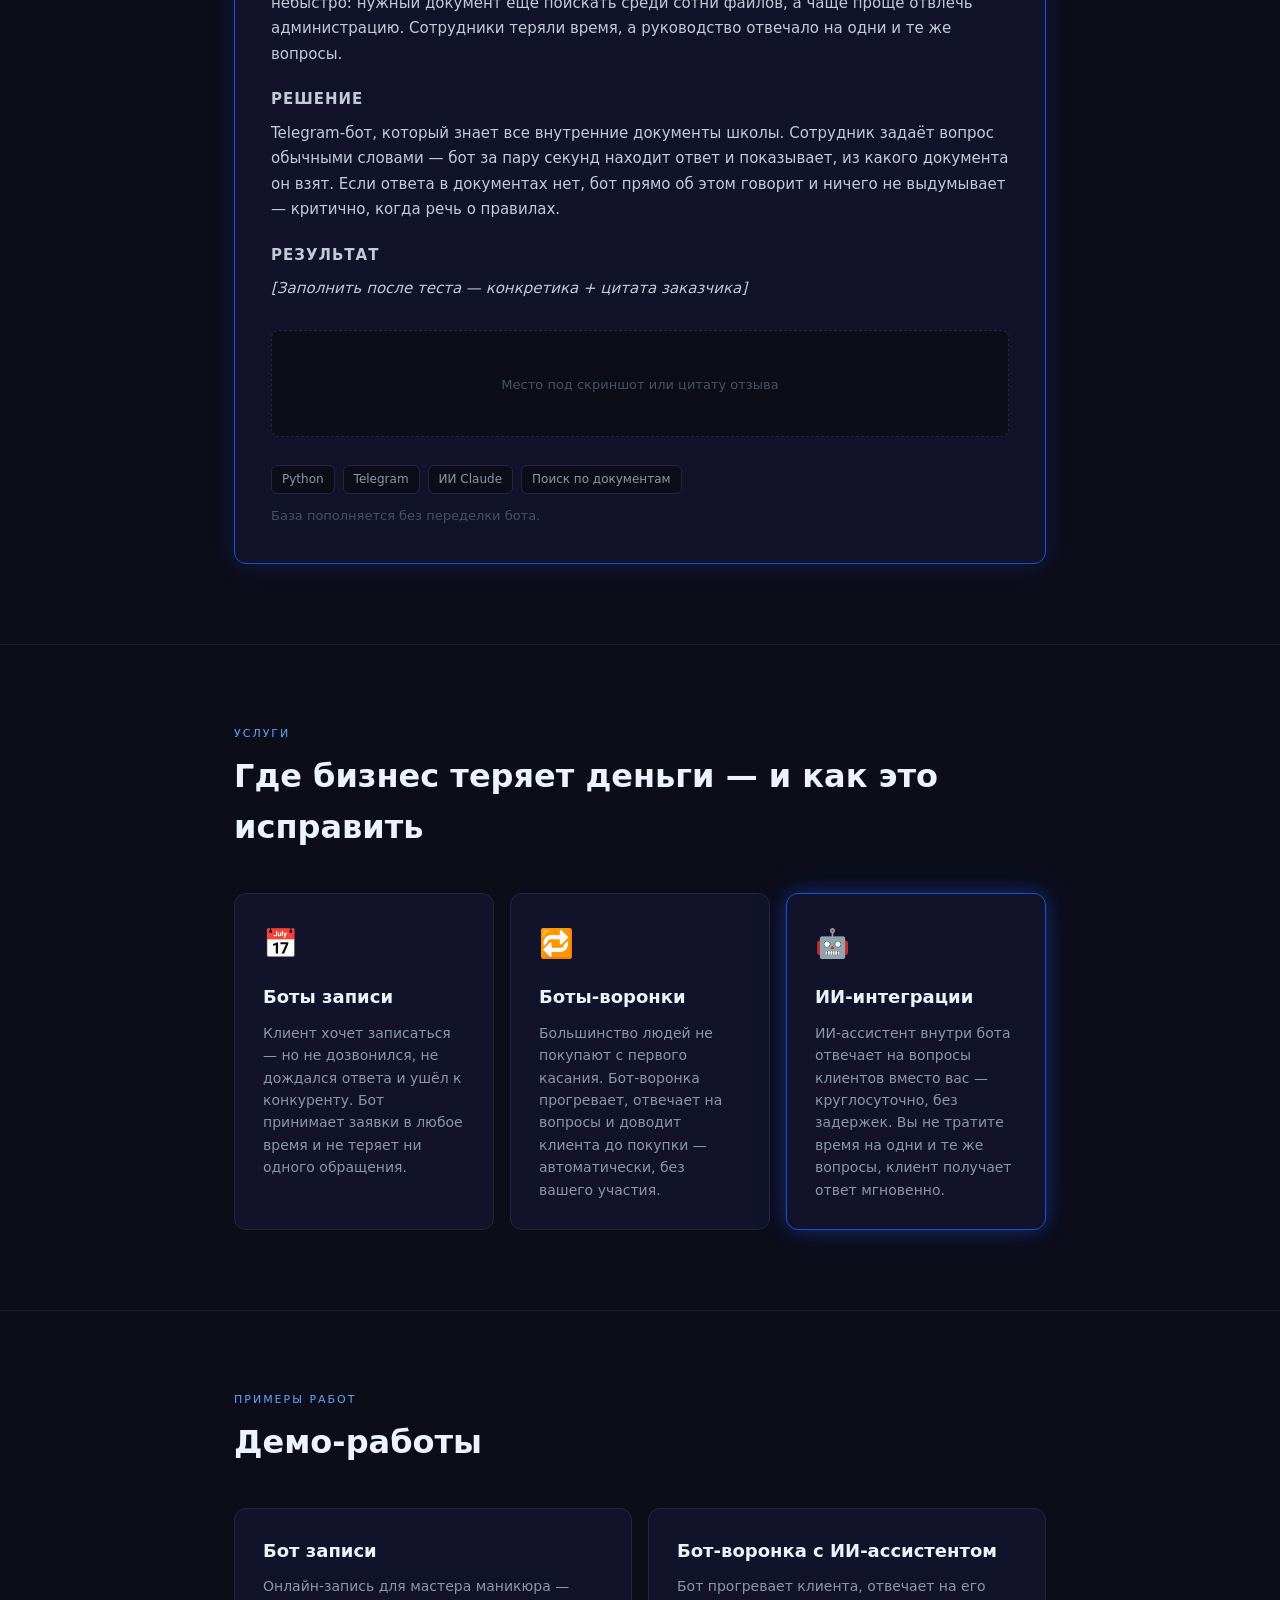
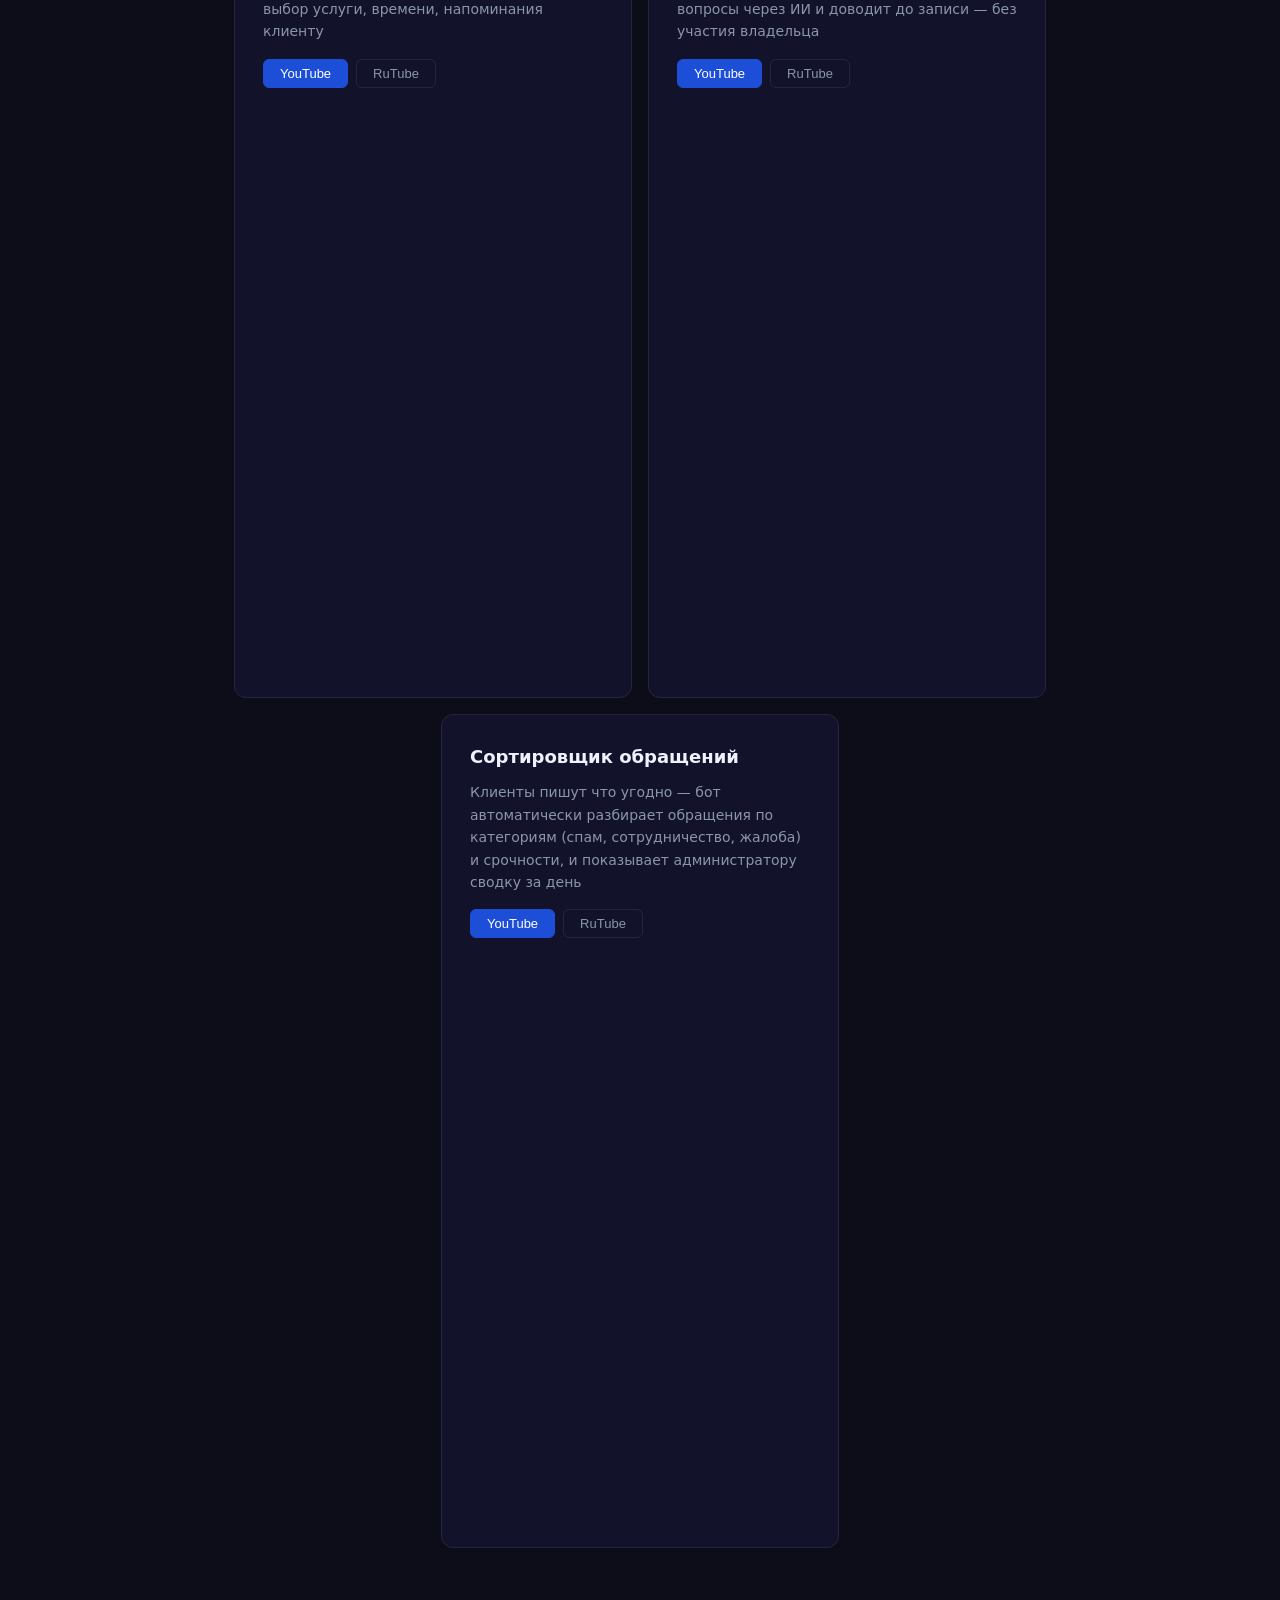
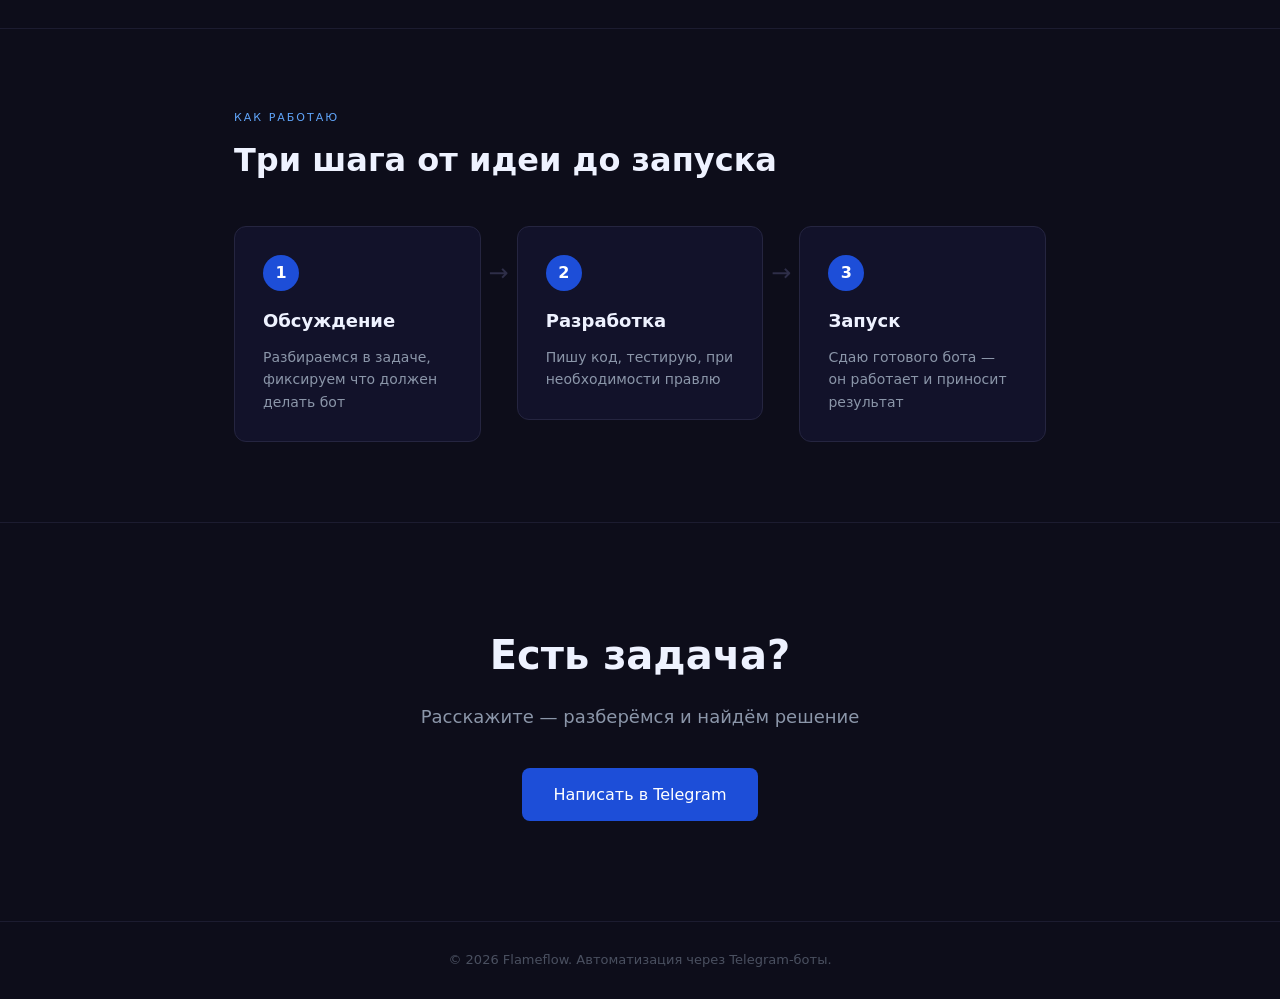
==== commit f071c0e8: "Добавил первый реальный кейс — бот-база знаний" ====
--- a/index.html
+++ b/index.html
@@ -35,6 +35,51 @@
         <h2>За каждым проектом стоит реальный человек</h2>
         <p>Меня зовут Владислав. Я разбираюсь в том, где бизнес теряет клиентов и деньги, и строю системы, которые это исправляют. Работаю напрямую, без команды и посредников — вы общаетесь со мной, я лично отвечаю за результат.</p>
       </div>
+    </div>
+  </div>
+</section>
+<section class="case-study" id="case-study">
+  <div class="container">
+    <p class="section-label">Кейсы</p>
+    <h2>Реальные результаты</h2>
+    <div class="case-card">
+
+      <div class="case-header">
+        <h3>Бот-база знаний для частной школы: ответы по регламентам за секунды</h3>
+        <p class="case-client">Частная школа с большим штатом и десятками внутренних документов — регламенты, инструкции, правила.</p>
+      </div>
+
+      <div class="case-video-placeholder">
+        <span>Здесь будет видео-демо</span>
+      </div>
+
+      <div class="case-blocks">
+        <div class="case-block">
+          <p class="case-block-label">Проблема</p>
+          <p>Когда у сотрудника возникал вопрос по внутренним правилам, найти ответ было небыстро: нужный документ ещё поискать среди сотни файлов, а чаще проще отвлечь администрацию. Сотрудники теряли время, а руководство отвечало на одни и те же вопросы.</p>
+        </div>
+        <div class="case-block">
+          <p class="case-block-label">Решение</p>
+          <p>Telegram-бот, который знает все внутренние документы школы. Сотрудник задаёт вопрос обычными словами — бот за пару секунд находит ответ и показывает, из какого документа он взят. Если ответа в документах нет, бот прямо об этом говорит и ничего не выдумывает — критично, когда речь о правилах.</p>
+        </div>
+        <div class="case-block">
+          <p class="case-block-label">Результат</p>
+          <p class="case-placeholder">[Заполнить после теста — конкретика + цитата заказчика]</p>
+        </div>
+      </div>
+
+      <div class="case-quote-placeholder">
+        <span>Место под скриншот или цитату отзыва</span>
+      </div>
+
+      <div class="case-tags">
+        <span class="tag">Python</span>
+        <span class="tag">Telegram</span>
+        <span class="tag">ИИ Claude</span>
+        <span class="tag">Поиск по документам</span>
+      </div>
+      <p class="case-note">База пополняется без переделки бота.</p>
+
     </div>
   </div>
 </section>
--- a/style.css
+++ b/style.css
@@ -382,6 +382,15 @@
     flex-direction: column;
     text-align: center;
   }
+  .work-card-solo {
+    max-width: 100%;
+  }
+  .case-card {
+    padding: 24px 20px;
+  }
+  .case-header h3 {
+    font-size: 19px;
+  }
 }
 .about {
   padding: 80px 0;
@@ -415,4 +424,102 @@
   font-size: 16px;
   color: #8b96a9;
   line-height: 1.7;
+}
+.case-study {
+  padding: 80px 0;
+  border-bottom: 1px solid #1c1c30;
+}
+
+.case-study h2 {
+  font-size: 32px;
+  font-weight: 700;
+  color: #eef2ff;
+  margin-bottom: 40px;
+}
+
+.case-card {
+  background-color: #12122a;
+  border: 1px solid #1d4ed8;
+  border-radius: 12px;
+  padding: 36px;
+  box-shadow: 0 0 24px rgba(29, 78, 216, 0.25);
+}
+
+.case-header h3 {
+  font-size: 22px;
+  font-weight: 700;
+  color: #eef2ff;
+  margin-bottom: 12px;
+  line-height: 1.4;
+}
+
+.case-client {
+  font-size: 14px;
+  color: #8b96a9;
+  line-height: 1.6;
+  margin-bottom: 28px;
+}
+
+.case-video-placeholder,
+.case-quote-placeholder {
+  background-color: #0d0d1a;
+  border: 1px dashed #252540;
+  border-radius: 8px;
+  padding: 40px 20px;
+  text-align: center;
+  margin-bottom: 28px;
+}
+
+.case-video-placeholder span,
+.case-quote-placeholder span {
+  font-size: 13px;
+  color: #4a5060;
+}
+
+.case-blocks {
+  display: flex;
+  flex-direction: column;
+  gap: 20px;
+  margin-bottom: 28px;
+}
+
+.case-block-label {
+  font-size: 13px;
+  font-weight: 600;
+  color: #60a5fa;
+  text-transform: uppercase;
+  letter-spacing: 1px;
+  margin-bottom: 8px;
+}
+
+.case-block p {
+  font-size: 15px;
+  color: #c3cad9;
+  line-height: 1.7;
+}
+
+.case-placeholder {
+  color: #4a5060;
+  font-style: italic;
+}
+
+.case-tags {
+  display: flex;
+  flex-wrap: wrap;
+  gap: 8px;
+  margin-bottom: 12px;
+}
+
+.tag {
+  font-size: 12px;
+  color: #8b96a9;
+  background-color: #0d0d1a;
+  border: 1px solid #252540;
+  border-radius: 6px;
+  padding: 4px 10px;
+}
+
+.case-note {
+  font-size: 13px;
+  color: #4a5060;
 }
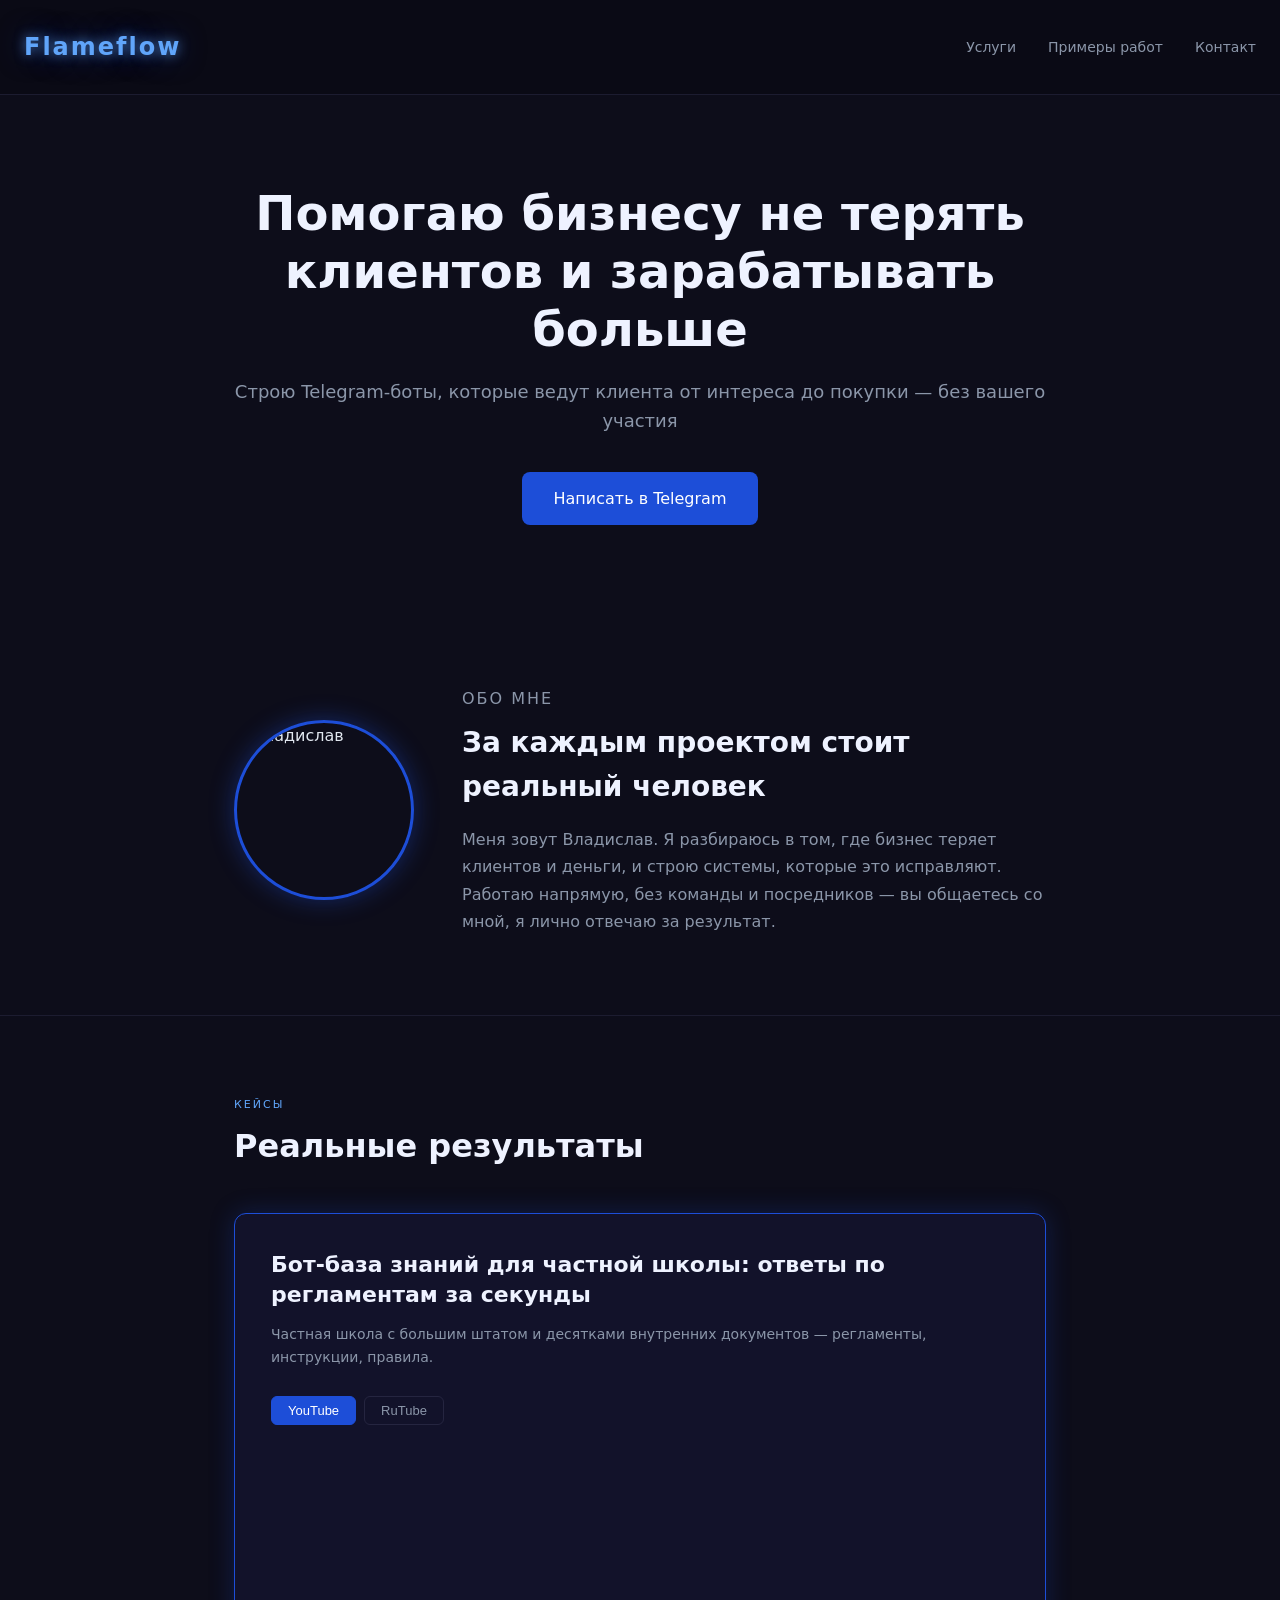
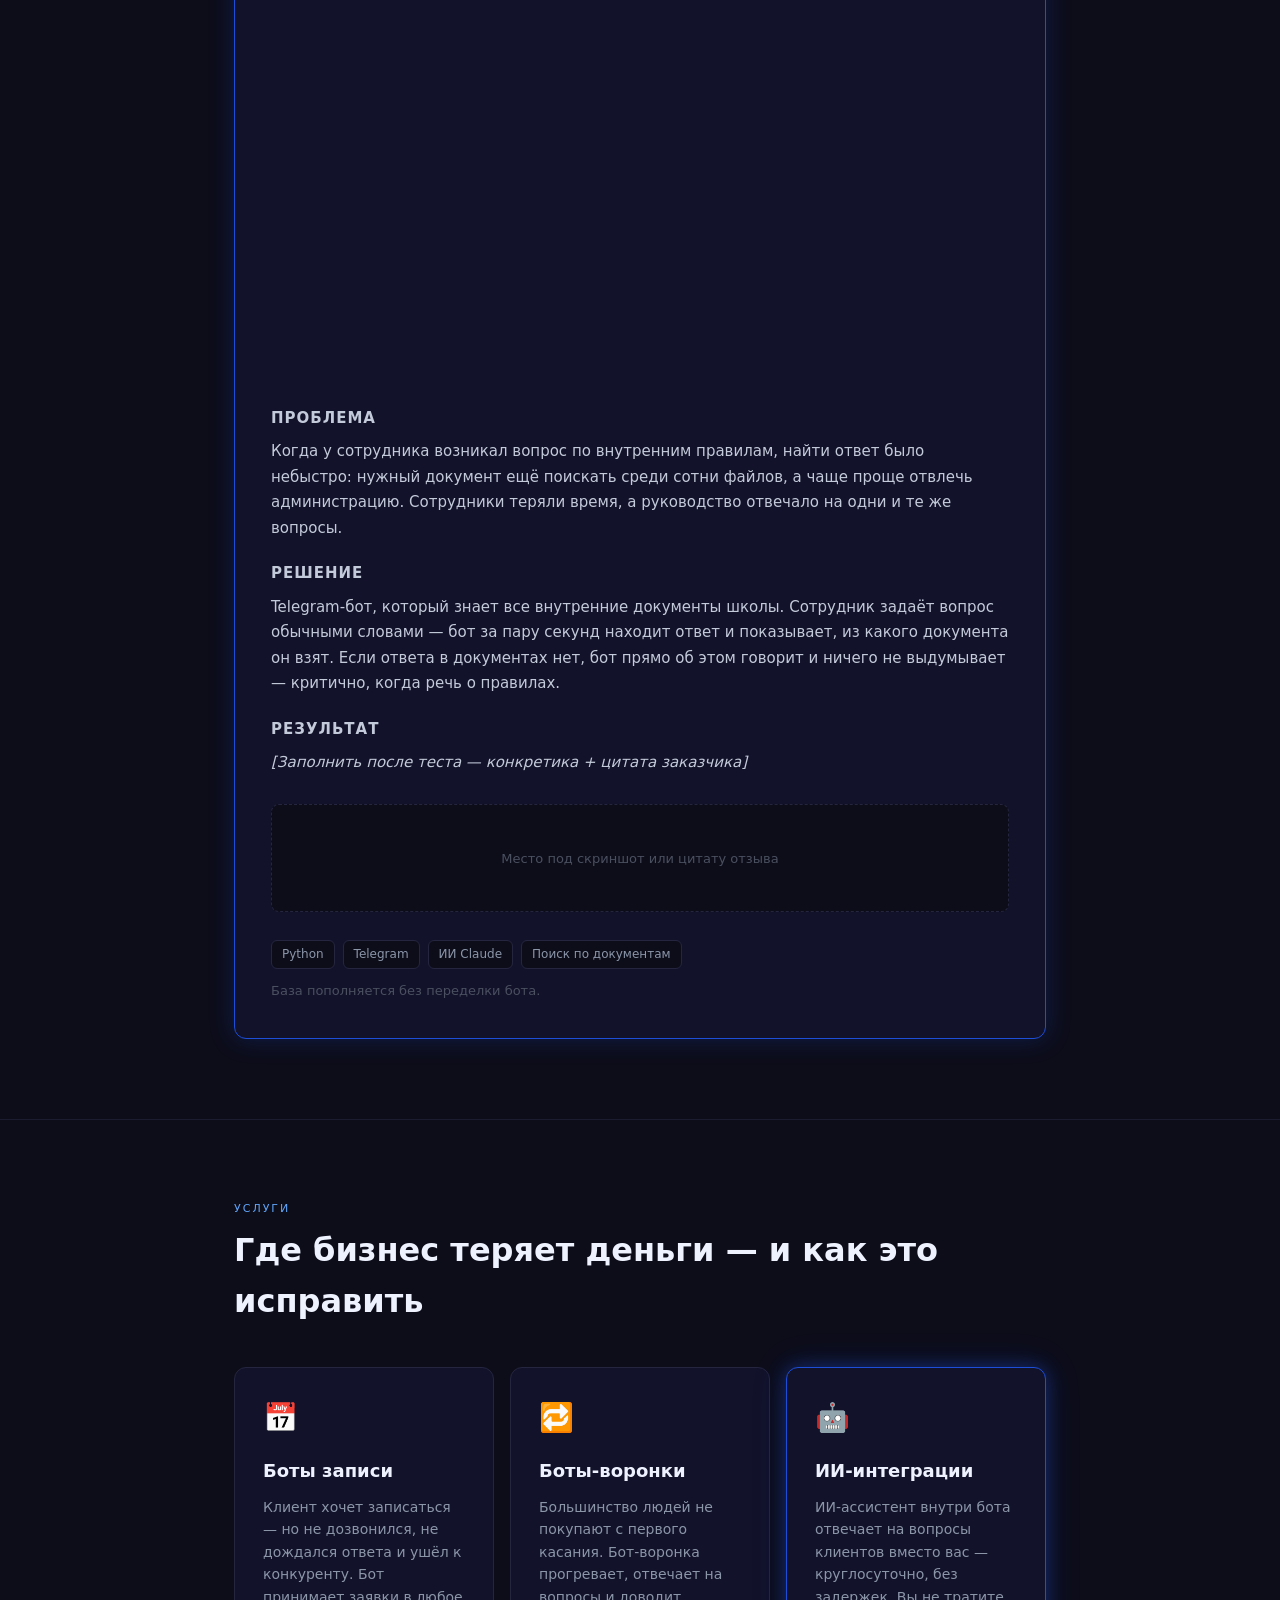
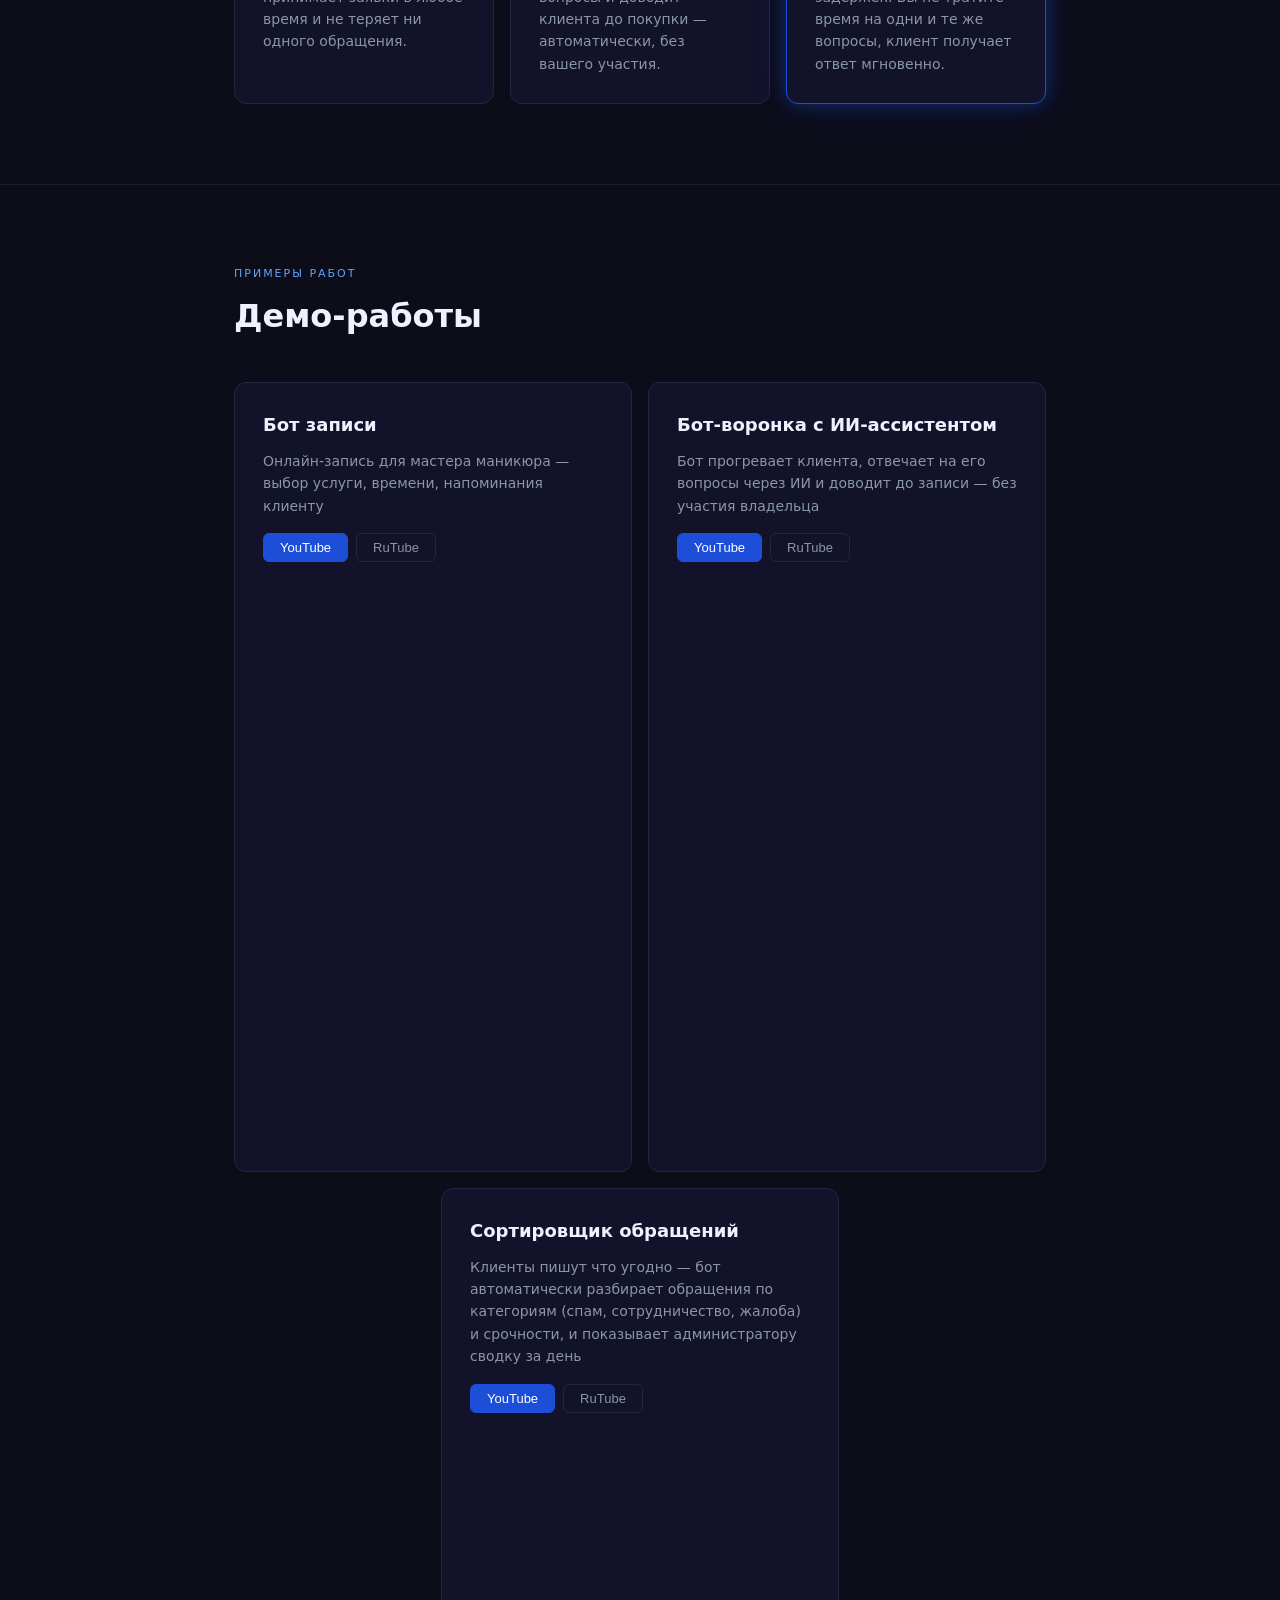
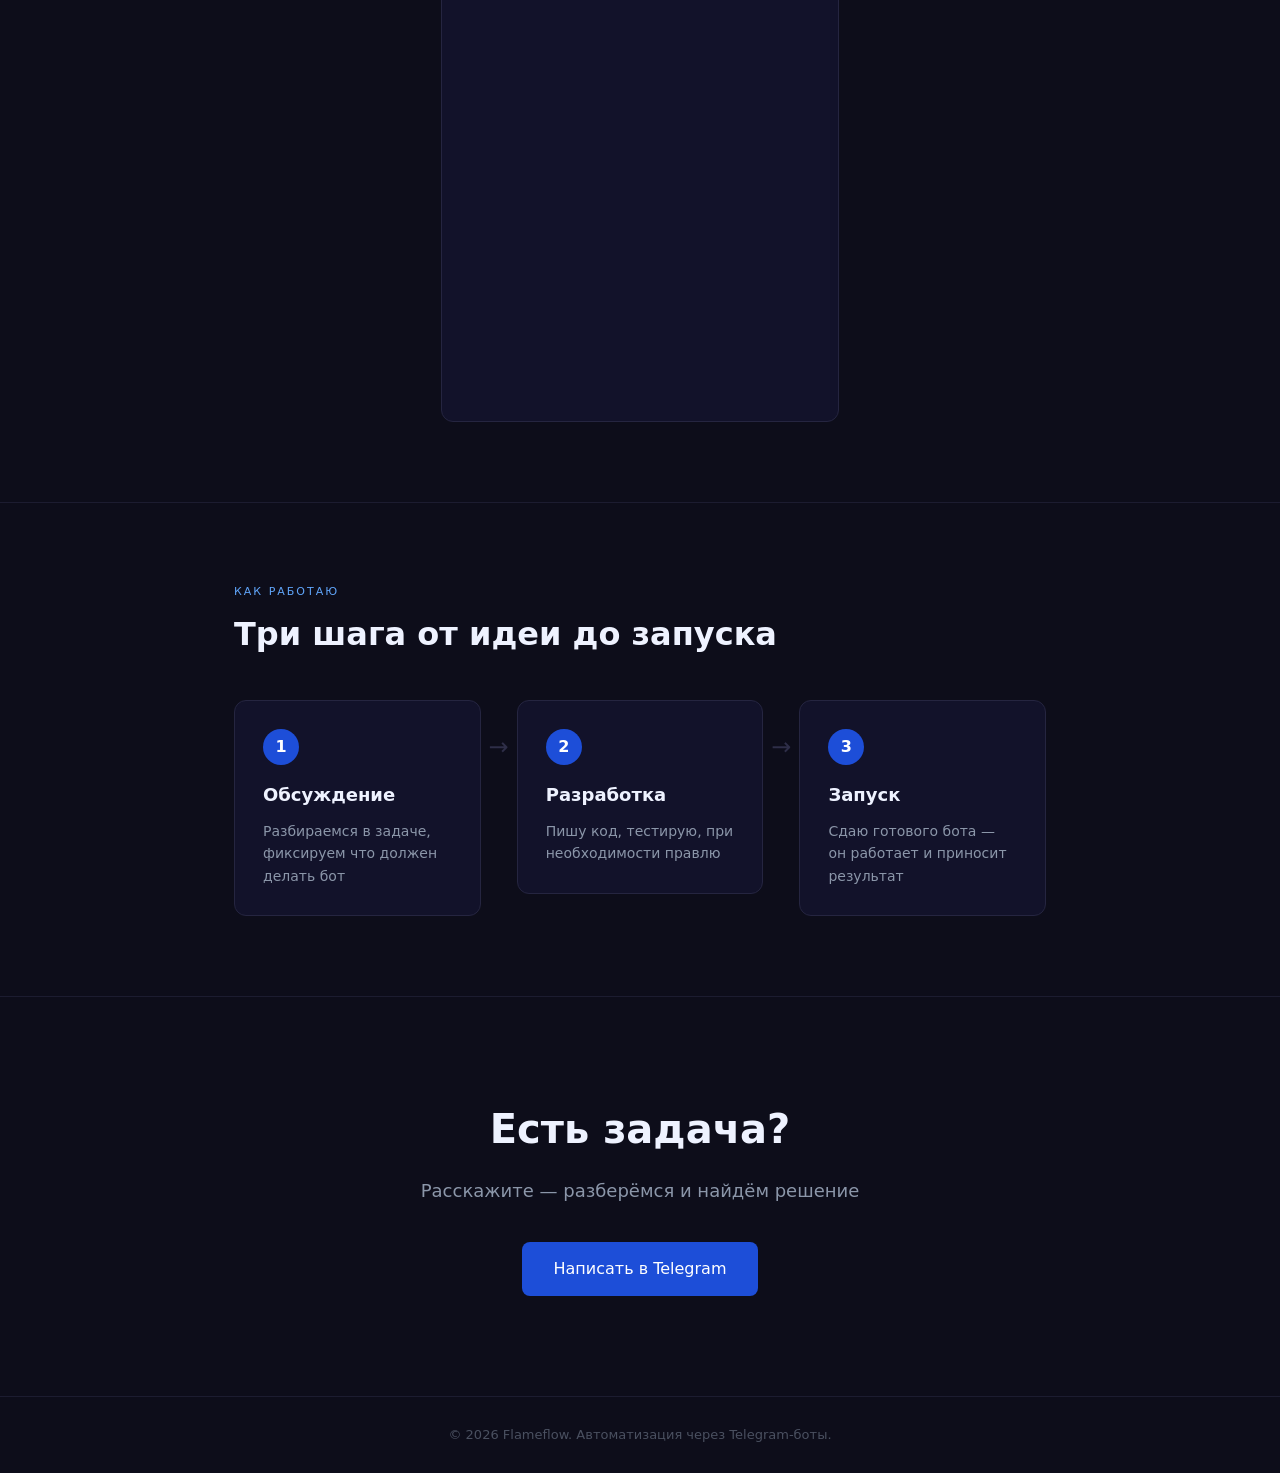
==== commit 4f5d9ebe: "Добавил видео к кейсу школы" ====
--- a/index.html
+++ b/index.html
@@ -49,8 +49,12 @@
         <p class="case-client">Частная школа с большим штатом и десятками внутренних документов — регламенты, инструкции, правила.</p>
       </div>
 
-      <div class="case-video-placeholder">
-        <span>Здесь будет видео-демо</span>
+      <div class="video-switcher">
+        <button class="video-btn active" onclick="switchVideo(this, 'https://www.youtube.com/embed/HiRSLy8u_js', 'case')">YouTube</button>
+        <button class="video-btn" onclick="switchVideo(this, 'https://rutube.ru/play/embed/9ca8800d7682f065e6af4810519b1597/', 'case')">RuTube</button>
+      </div>
+      <div class="video-container vertical">
+        <iframe id="case-player" src="https://www.youtube.com/embed/HiRSLy8u_js" frameborder="0" allowfullscreen></iframe>
       </div>
 
       <div class="case-blocks">
--- a/style.css
+++ b/style.css
@@ -202,6 +202,7 @@
   width: 100%;
   border-radius: 8px;
   overflow: hidden;
+  margin-bottom: 28px;
 }
 
 .video-container.horizontal {
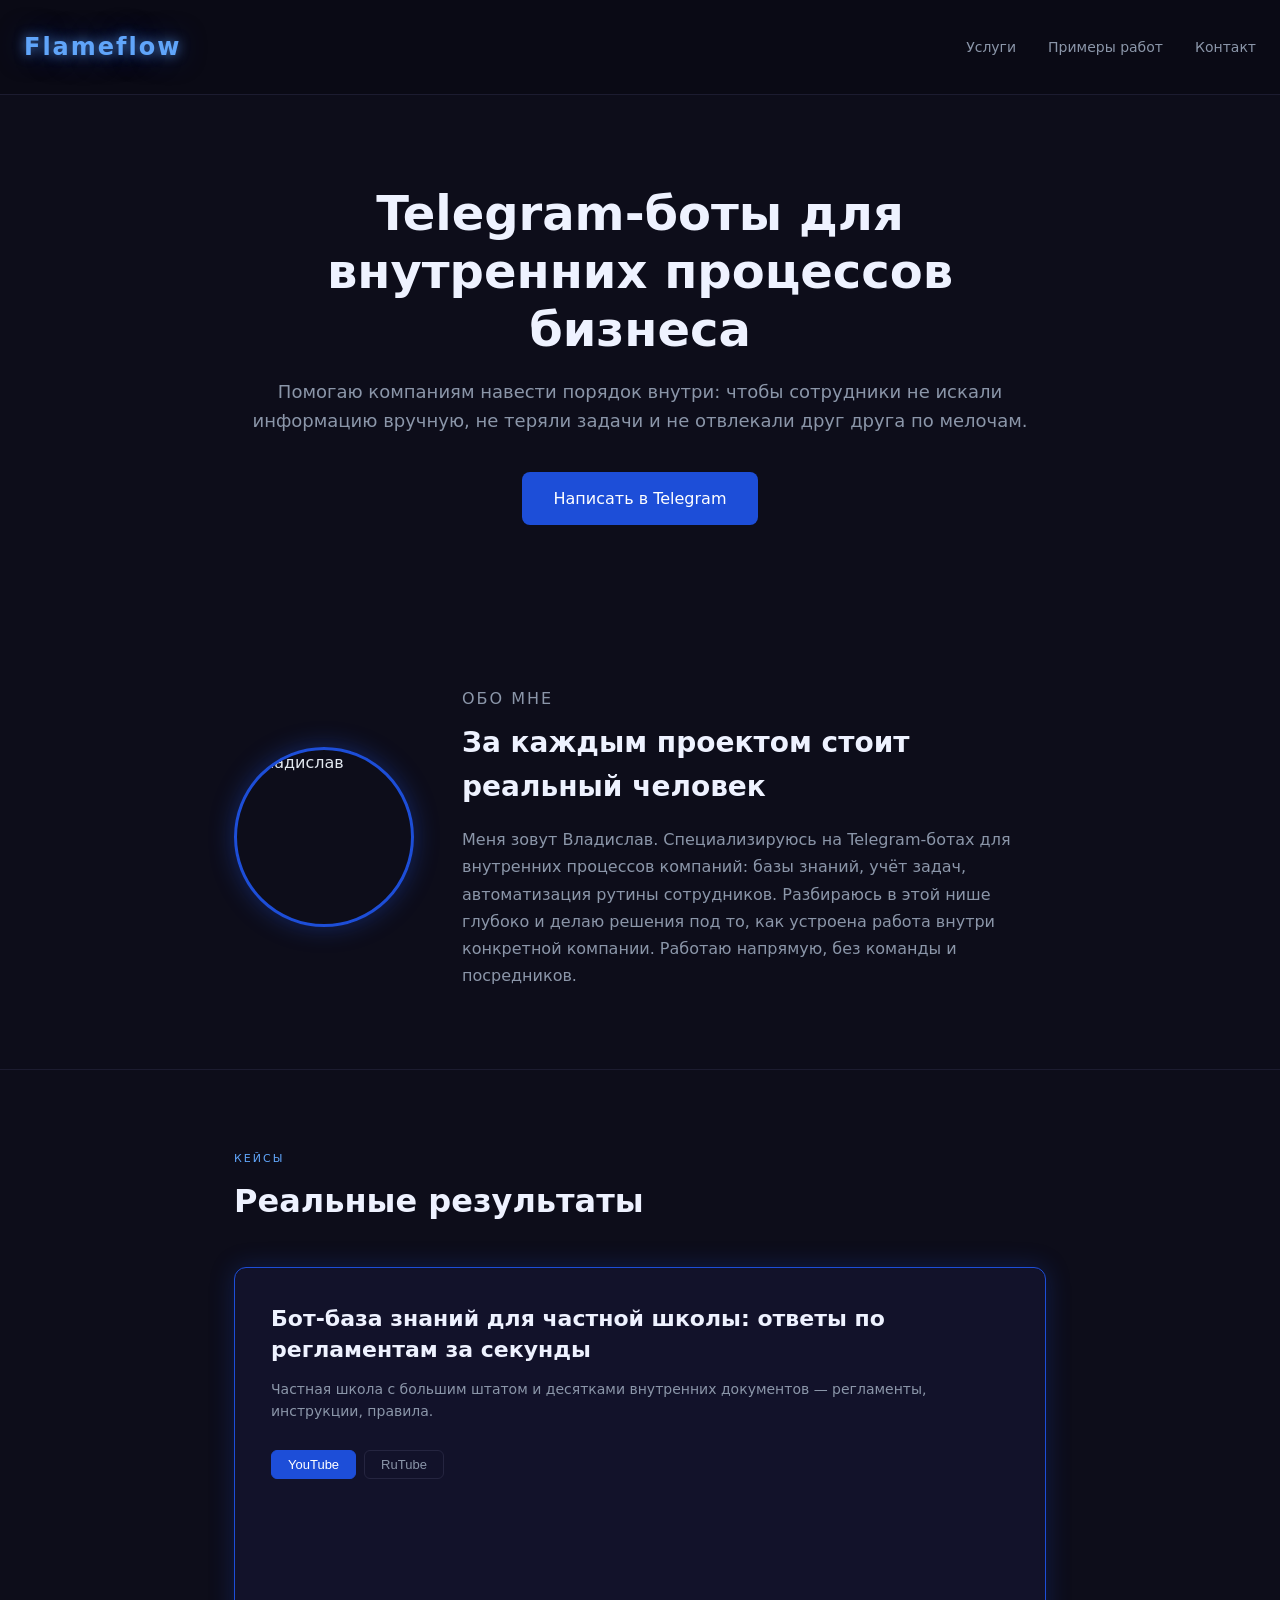
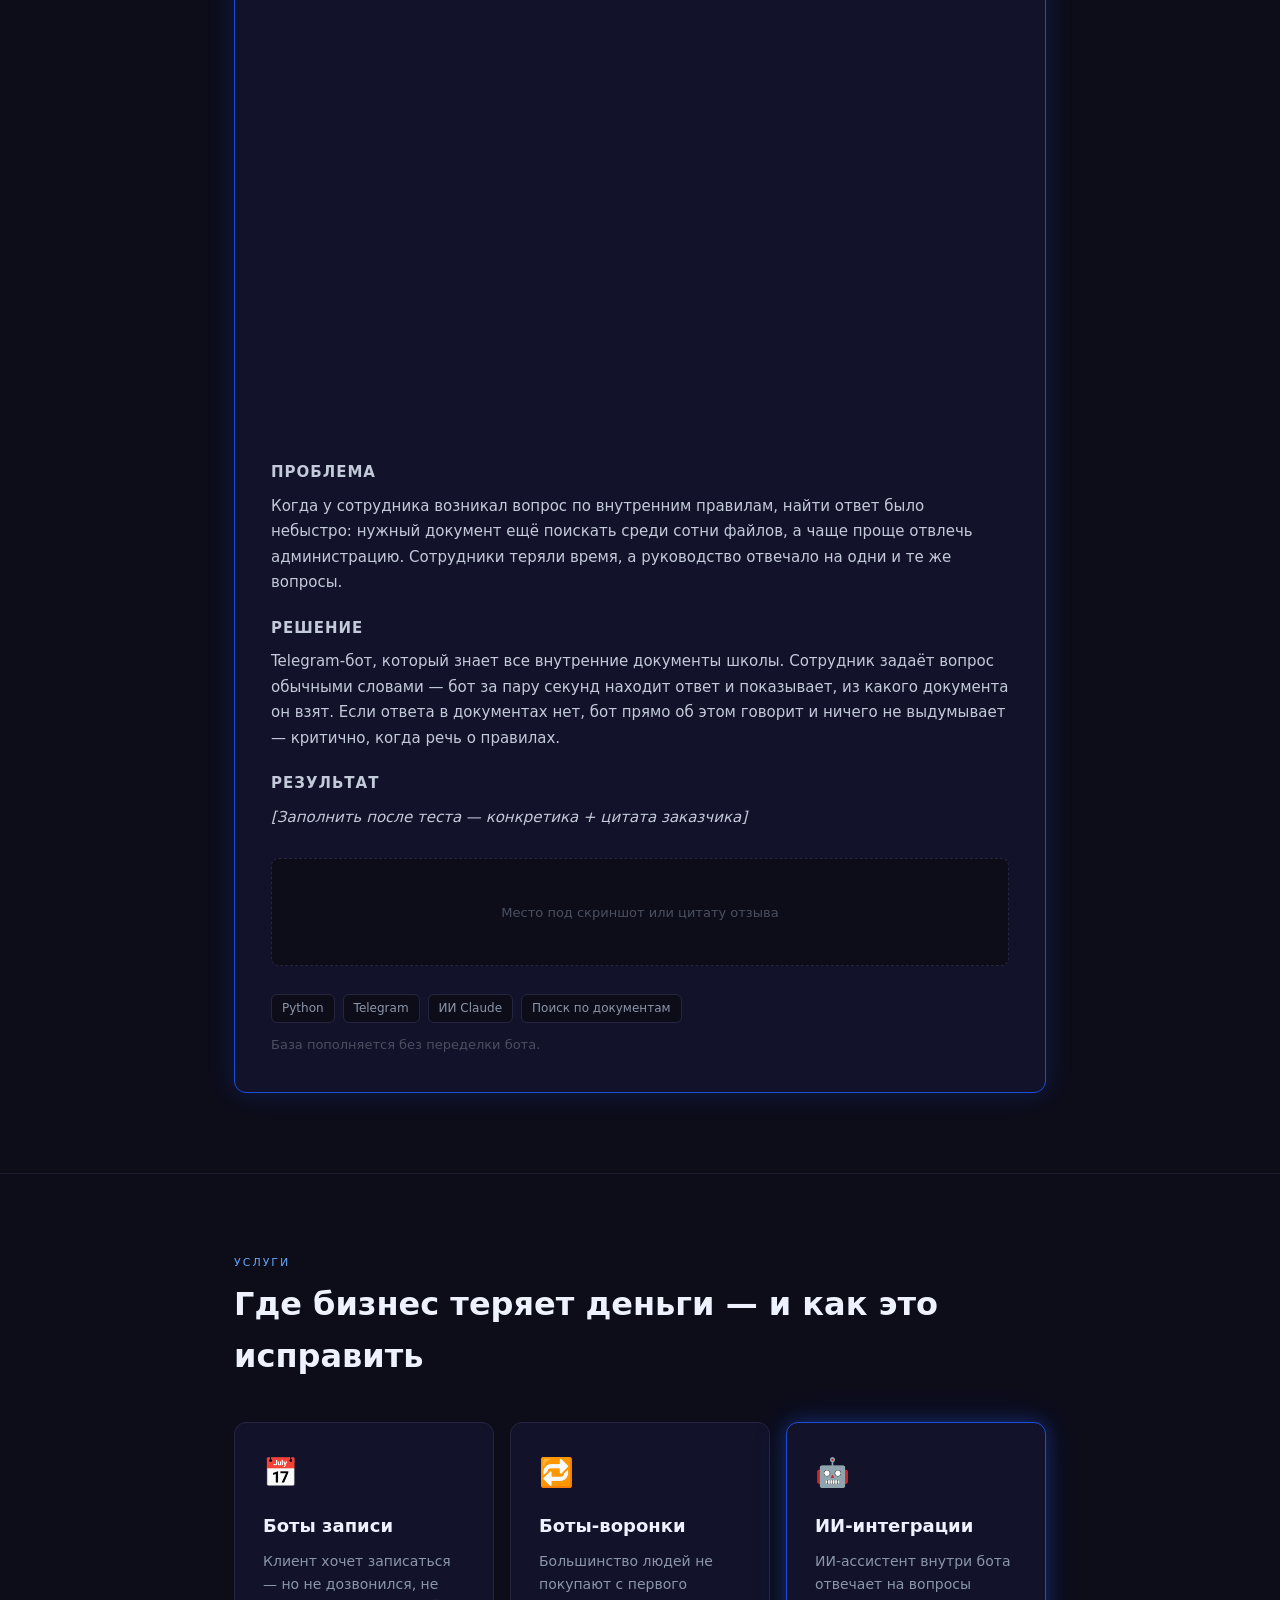
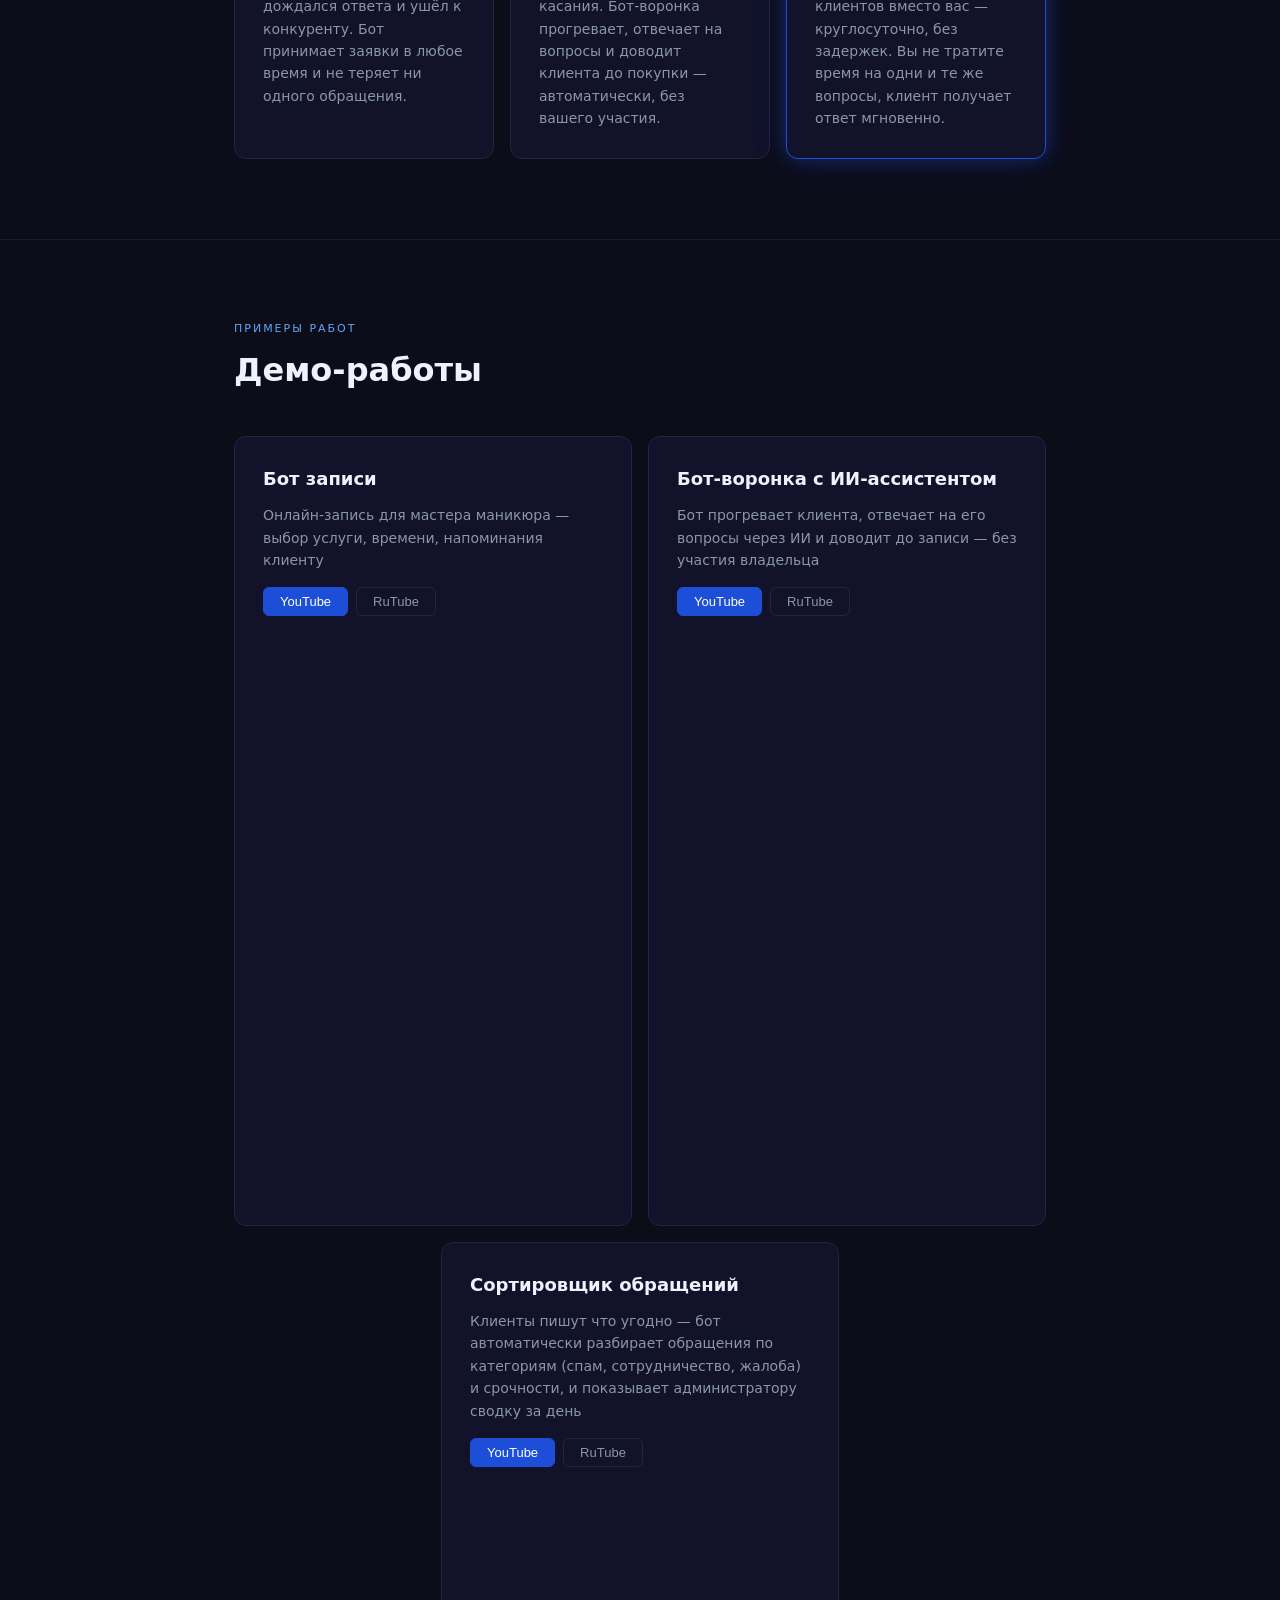
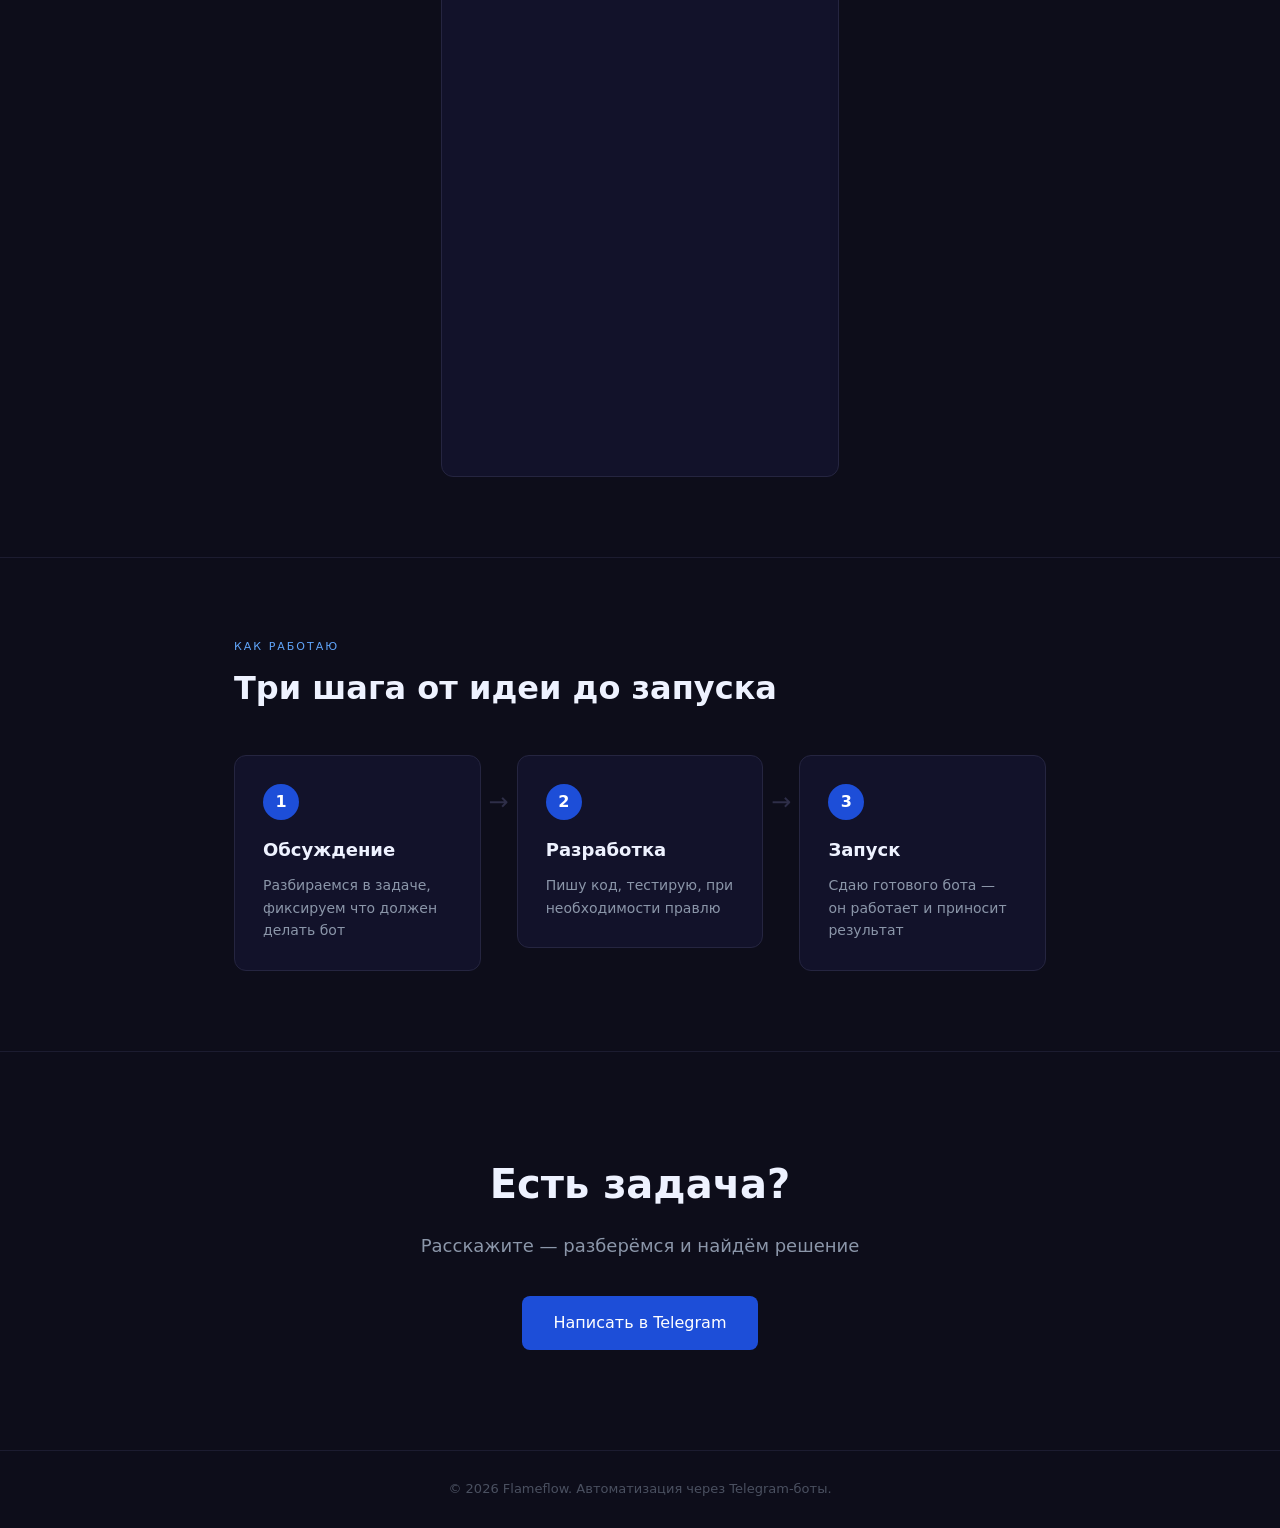
==== commit 2f2d7966: "Точка возврата перед перестройкой структуры" ====
--- a/index.html
+++ b/index.html
@@ -21,8 +21,8 @@
 
 <section class="hero">
   <div class="container">
-    <h1>Помогаю бизнесу не терять клиентов и зарабатывать больше</h1>
-    <p class="hero-subtitle">Строю Telegram-боты, которые ведут клиента от интереса до покупки — без вашего участия</p>
+    <h1>Telegram-боты для внутренних процессов бизнеса</h1>
+    <p class="hero-subtitle">Помогаю компаниям навести порядок внутри: чтобы сотрудники не искали информацию вручную, не теряли задачи и не отвлекали друг друга по мелочам.</p>
     <a href="https://t.me/flameflow" class="btn" target="_blank">Написать в Telegram</a>
   </div>
 </section>
@@ -33,7 +33,7 @@
       <div class="about-text">
         <p class="section-label">Обо мне</p>
         <h2>За каждым проектом стоит реальный человек</h2>
-        <p>Меня зовут Владислав. Я разбираюсь в том, где бизнес теряет клиентов и деньги, и строю системы, которые это исправляют. Работаю напрямую, без команды и посредников — вы общаетесь со мной, я лично отвечаю за результат.</p>
+        <p>Меня зовут Владислав. Специализируюсь на Telegram-ботах для внутренних процессов компаний: базы знаний, учёт задач, автоматизация рутины сотрудников. Разбираюсь в этой нише глубоко и делаю решения под то, как устроена работа внутри конкретной компании. Работаю напрямую, без команды и посредников.</p>
       </div>
     </div>
   </div>
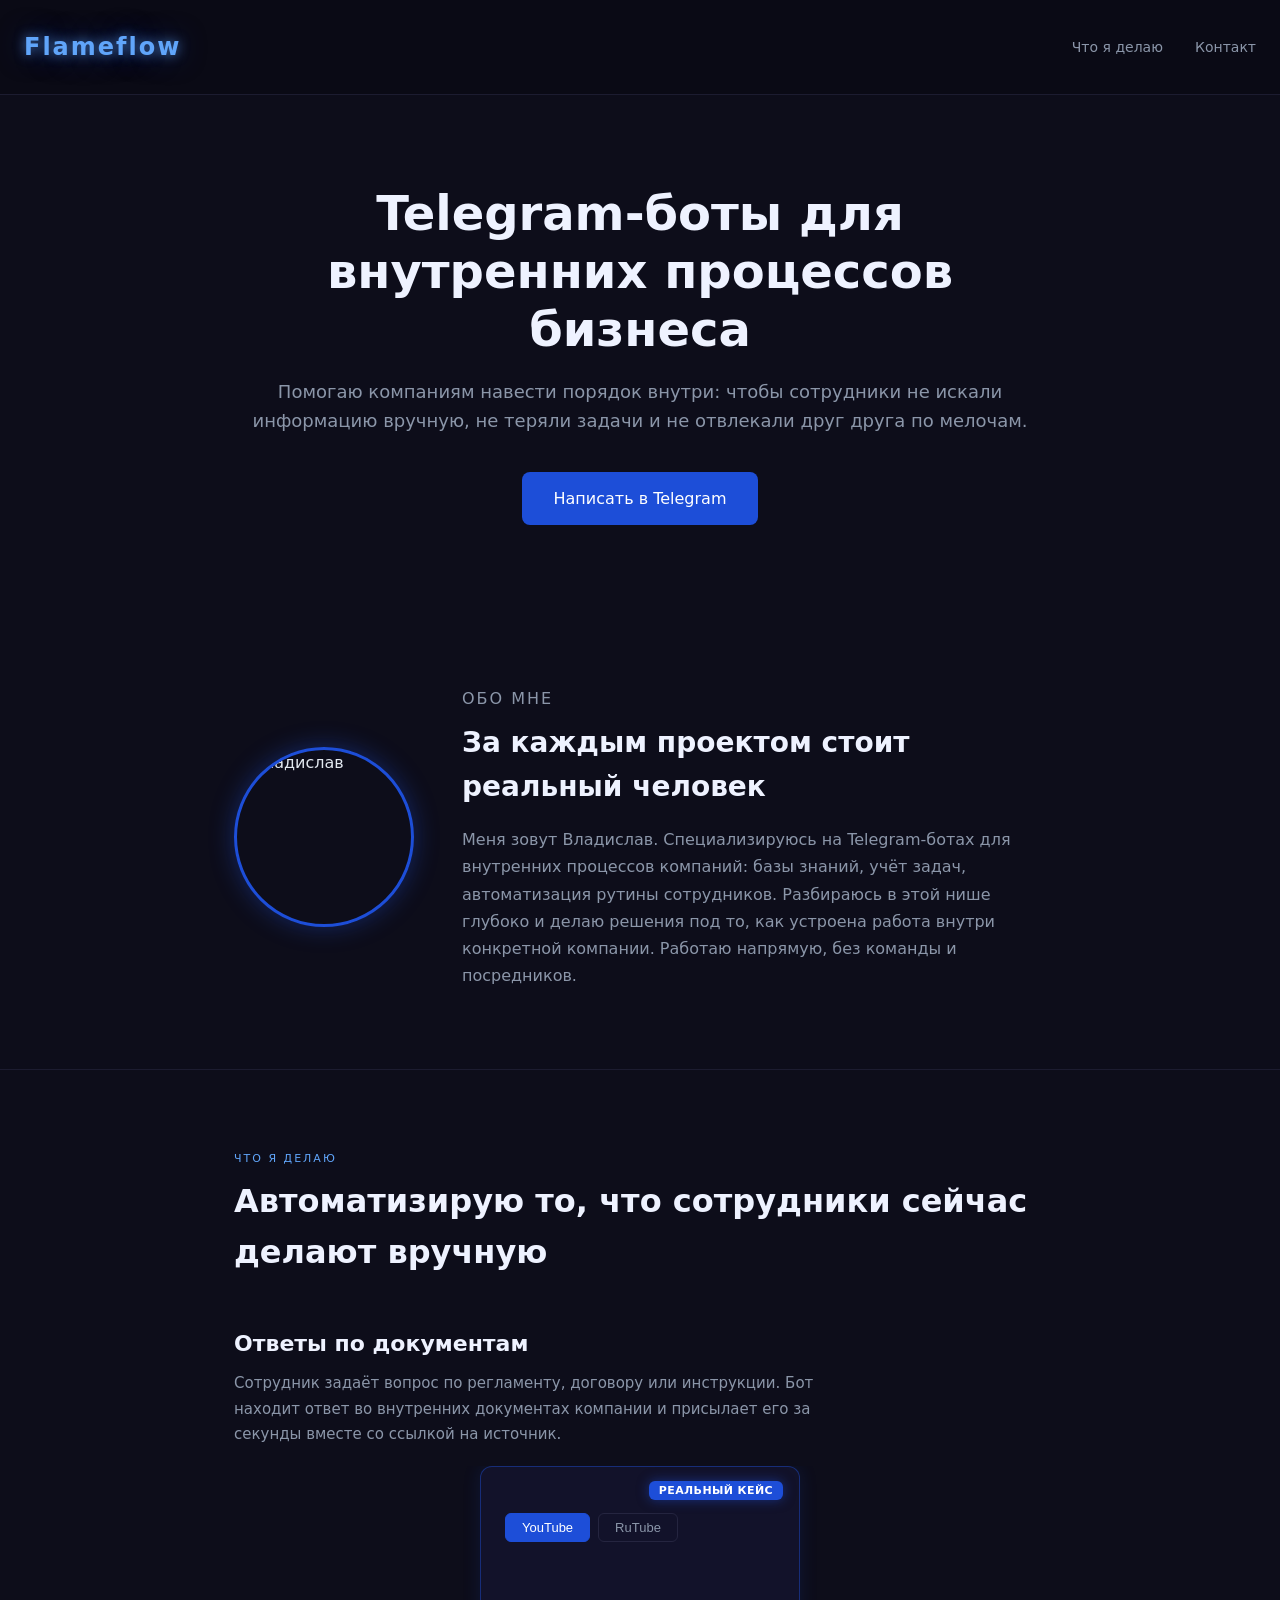
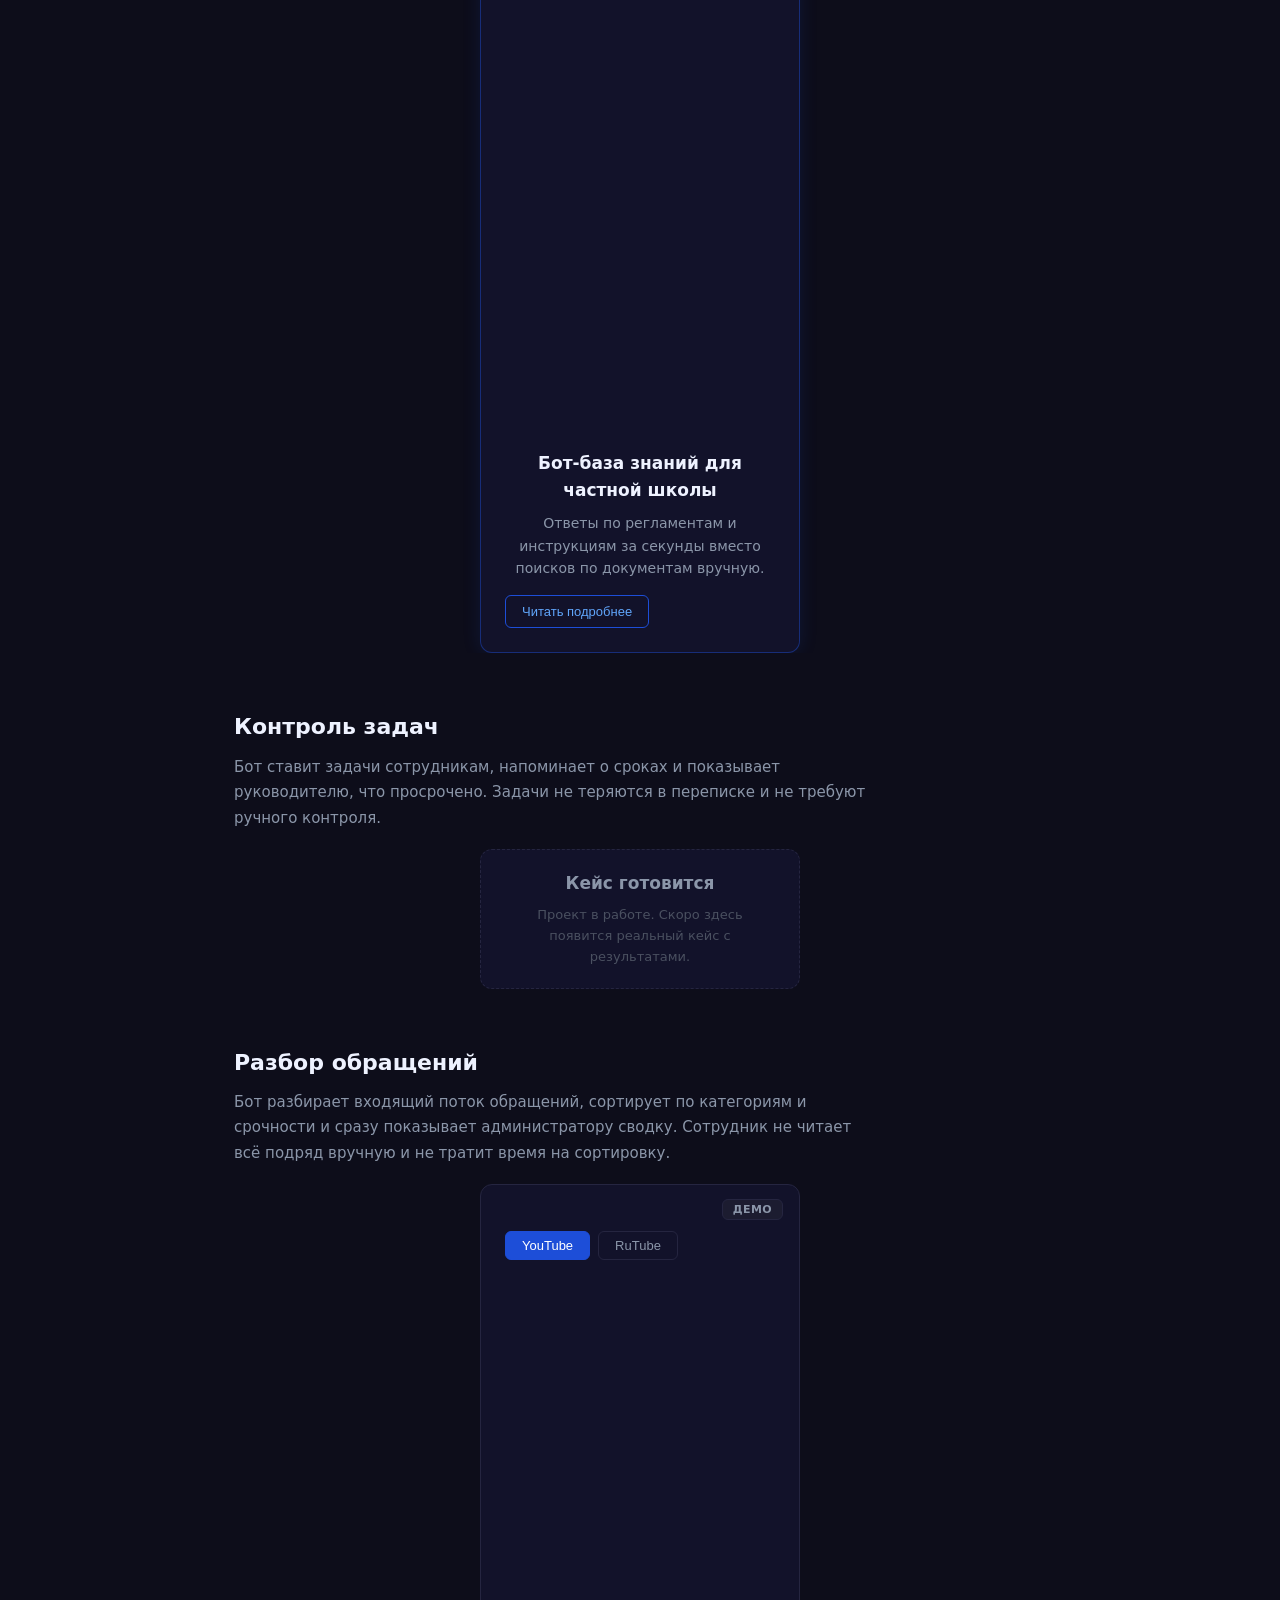
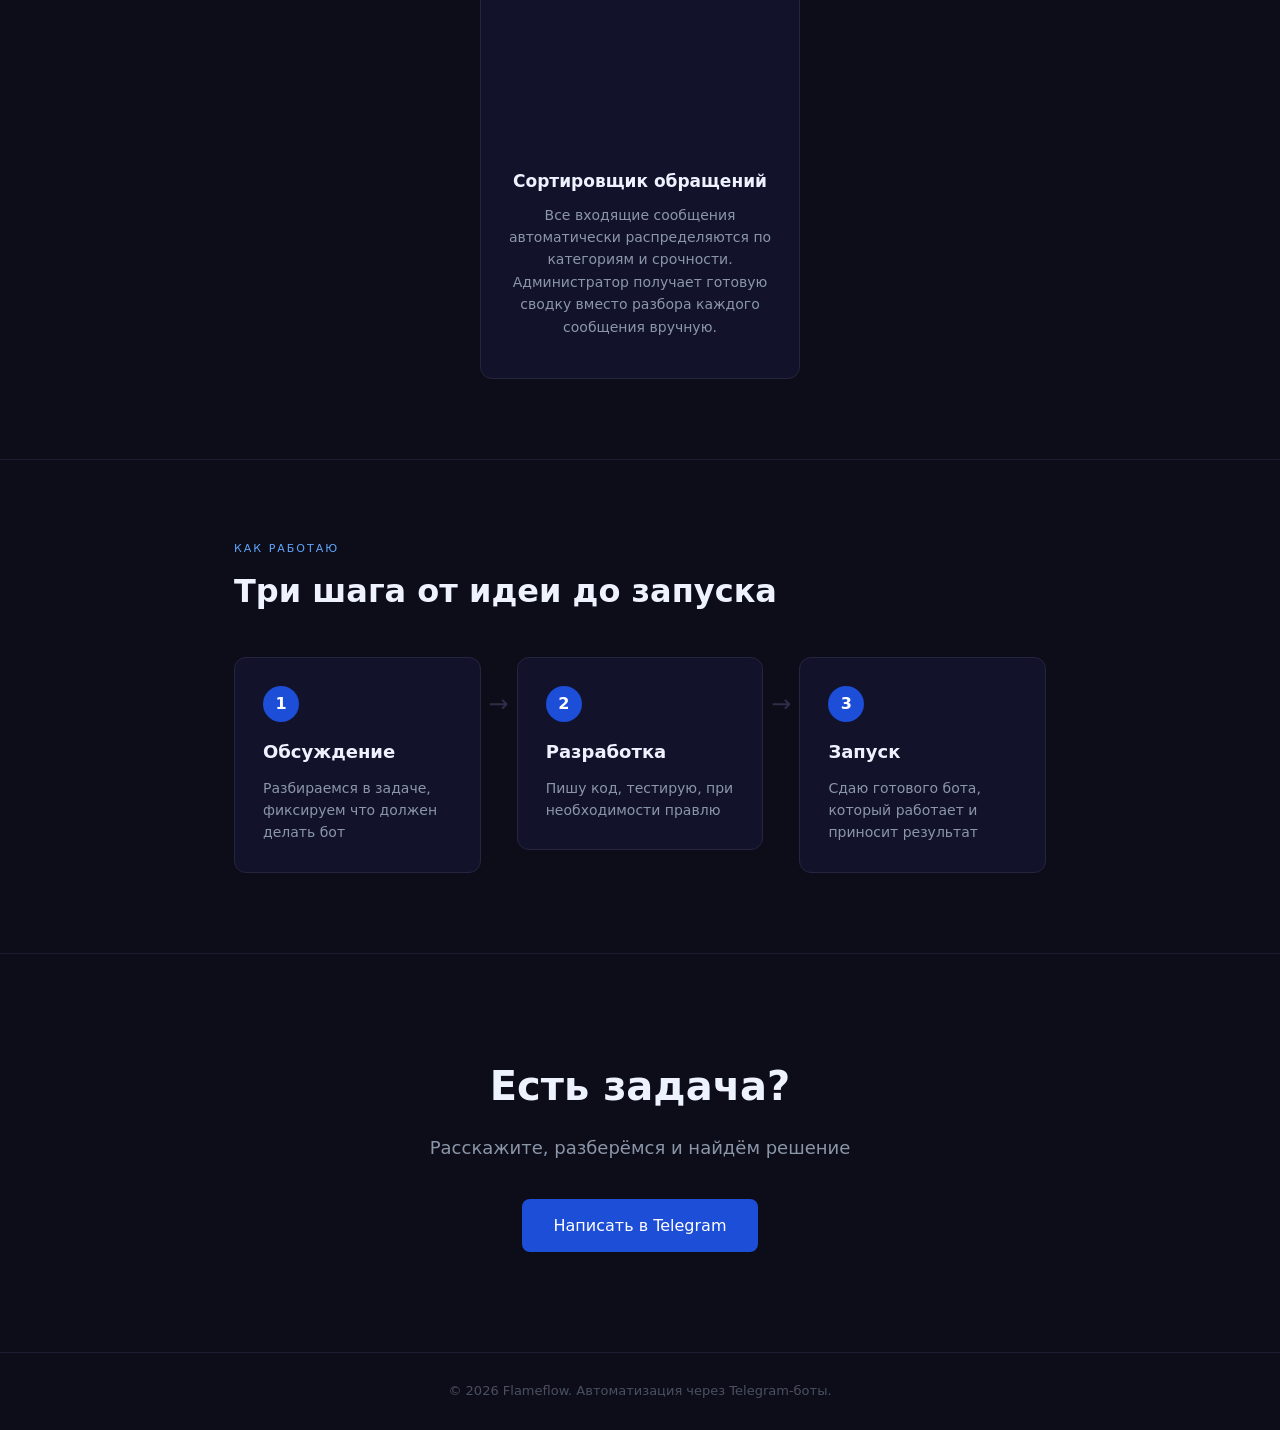
==== commit 792d7958: "Перестройка: единый раздел услуг с кейсами и демо" ====
--- a/index.html
+++ b/index.html
@@ -3,7 +3,7 @@
   <head>
     <meta charset="UTF-8" />
     <meta name="viewport" content="width=device-width, initial-scale=1.0" />
-    <title>Flameflow — автоматизация через Telegram-боты</title>
+    <title>Flameflow. Автоматизация через Telegram-боты</title>
     <link rel="stylesheet" href="style.css?v=2" />
   </head>
   <body>
@@ -12,8 +12,7 @@
   <div class="container">
     <span class="logo">Flameflow</span>
     <nav>
-      <a href="#services">Услуги</a>
-      <a href="#works">Примеры работ</a>
+      <a href="#services">Что я делаю</a>
       <a href="#contact">Контакт</a>
     </nav>
   </div>
@@ -38,121 +37,121 @@
     </div>
   </div>
 </section>
-<section class="case-study" id="case-study">
-  <div class="container">
-    <p class="section-label">Кейсы</p>
-    <h2>Реальные результаты</h2>
-    <div class="case-card">
-
-      <div class="case-header">
-        <h3>Бот-база знаний для частной школы: ответы по регламентам за секунды</h3>
-        <p class="case-client">Частная школа с большим штатом и десятками внутренних документов — регламенты, инструкции, правила.</p>
-      </div>
-
-      <div class="video-switcher">
-        <button class="video-btn active" onclick="switchVideo(this, 'https://www.youtube.com/embed/HiRSLy8u_js', 'case')">YouTube</button>
-        <button class="video-btn" onclick="switchVideo(this, 'https://rutube.ru/play/embed/9ca8800d7682f065e6af4810519b1597/', 'case')">RuTube</button>
-      </div>
-      <div class="video-container vertical">
-        <iframe id="case-player" src="https://www.youtube.com/embed/HiRSLy8u_js" frameborder="0" allowfullscreen></iframe>
-      </div>
-
-      <div class="case-blocks">
-        <div class="case-block">
-          <p class="case-block-label">Проблема</p>
-          <p>Когда у сотрудника возникал вопрос по внутренним правилам, найти ответ было небыстро: нужный документ ещё поискать среди сотни файлов, а чаще проще отвлечь администрацию. Сотрудники теряли время, а руководство отвечало на одни и те же вопросы.</p>
+<section class="what-i-do" id="services">
+  <div class="container">
+    <p class="section-label">Что я делаю</p>
+    <h2>Автоматизирую то, что сотрудники сейчас делают вручную</h2>
+
+    <div class="service">
+      <div class="service-header">
+        <h3>Ответы по документам</h3>
+        <p>Сотрудник задаёт вопрос по регламенту, договору или инструкции. Бот находит ответ во внутренних документах компании и присылает его за секунды вместе со ссылкой на источник.</p>
+      </div>
+
+      <div class="lane">
+        <button type="button" class="lane-arrow lane-arrow-prev" aria-label="Предыдущая карточка">‹</button>
+        <div class="lane-track">
+
+          <article class="proof-card proof-card-case">
+            <span class="proof-badge proof-badge-case">Реальный кейс</span>
+            <div class="proof-card-media">
+              <div class="video-switcher">
+                <button type="button" class="video-btn active" data-video="https://www.youtube.com/embed/HiRSLy8u_js">YouTube</button>
+                <button type="button" class="video-btn" data-video="https://rutube.ru/play/embed/9ca8800d7682f065e6af4810519b1597/">RuTube</button>
+              </div>
+              <div class="video-container vertical">
+                <iframe src="https://www.youtube.com/embed/HiRSLy8u_js" frameborder="0" allowfullscreen></iframe>
+              </div>
+            </div>
+            <div class="proof-card-body">
+              <h4>Бот-база знаний для частной школы</h4>
+              <p>Ответы по регламентам и инструкциям за секунды вместо поисков по документам вручную.</p>
+              <button type="button" class="card-toggle">Читать подробнее</button>
+              <div class="proof-card-full" hidden>
+                <div class="case-blocks">
+                  <div class="case-block">
+                    <p class="case-block-label">Проблема</p>
+                    <p>Когда у сотрудника возникал вопрос по внутренним правилам, найти ответ было небыстро: нужный документ ещё поискать среди сотни файлов, а чаще проще отвлечь администрацию. Сотрудники теряли время, а руководство отвечало на одни и те же вопросы.</p>
+                  </div>
+                  <div class="case-block">
+                    <p class="case-block-label">Решение</p>
+                    <p>Telegram-бот знает все внутренние документы школы. Сотрудник задаёт вопрос обычными словами, и бот за пару секунд находит ответ и показывает, из какого документа он взят. Если ответа в документах нет, бот сообщает об этом прямо и ничего не придумывает. Это важно, когда речь о правилах.</p>
+                  </div>
+                  <div class="case-block">
+                    <p class="case-block-label">Результат</p>
+                    <p class="case-placeholder">[Заполнить после теста: конкретика и цитата заказчика]</p>
+                  </div>
+                </div>
+                <div class="case-tags">
+                  <span class="tag">Python</span>
+                  <span class="tag">Telegram</span>
+                  <span class="tag">ИИ Claude</span>
+                  <span class="tag">Поиск по документам</span>
+                </div>
+                <p class="case-note">База пополняется без переделки бота.</p>
+              </div>
+            </div>
+          </article>
+
         </div>
-        <div class="case-block">
-          <p class="case-block-label">Решение</p>
-          <p>Telegram-бот, который знает все внутренние документы школы. Сотрудник задаёт вопрос обычными словами — бот за пару секунд находит ответ и показывает, из какого документа он взят. Если ответа в документах нет, бот прямо об этом говорит и ничего не выдумывает — критично, когда речь о правилах.</p>
+        <button type="button" class="lane-arrow lane-arrow-next" aria-label="Следующая карточка">›</button>
+      </div>
+    </div>
+
+    <div class="service">
+      <div class="service-header">
+        <h3>Контроль задач</h3>
+        <p>Бот ставит задачи сотрудникам, напоминает о сроках и показывает руководителю, что просрочено. Задачи не теряются в переписке и не требуют ручного контроля.</p>
+      </div>
+
+      <div class="lane">
+        <button type="button" class="lane-arrow lane-arrow-prev" aria-label="Предыдущая карточка">‹</button>
+        <div class="lane-track">
+
+          <article class="proof-card proof-card-placeholder">
+            <div class="proof-card-body">
+              <h4>Кейс готовится</h4>
+              <p>Проект в работе. Скоро здесь появится реальный кейс с результатами.</p>
+            </div>
+          </article>
+
         </div>
-        <div class="case-block">
-          <p class="case-block-label">Результат</p>
-          <p class="case-placeholder">[Заполнить после теста — конкретика + цитата заказчика]</p>
+        <button type="button" class="lane-arrow lane-arrow-next" aria-label="Следующая карточка">›</button>
+      </div>
+    </div>
+
+    <div class="service">
+      <div class="service-header">
+        <h3>Разбор обращений</h3>
+        <p>Бот разбирает входящий поток обращений, сортирует по категориям и срочности и сразу показывает администратору сводку. Сотрудник не читает всё подряд вручную и не тратит время на сортировку.</p>
+      </div>
+
+      <div class="lane">
+        <button type="button" class="lane-arrow lane-arrow-prev" aria-label="Предыдущая карточка">‹</button>
+        <div class="lane-track">
+
+          <article class="proof-card">
+            <span class="proof-badge proof-badge-demo">Демо</span>
+            <div class="proof-card-media">
+              <div class="video-switcher">
+                <button type="button" class="video-btn active" data-video="https://www.youtube.com/embed/uXEarvhDgSQ">YouTube</button>
+                <button type="button" class="video-btn" data-video="https://rutube.ru/play/embed/dd0c55a4cdcf100359e6cf731f219f04/?p=DvaEsMPblYtW5g4TG4eBQg">RuTube</button>
+              </div>
+              <div class="video-container vertical">
+                <iframe src="https://www.youtube.com/embed/uXEarvhDgSQ" frameborder="0" allowfullscreen></iframe>
+              </div>
+            </div>
+            <div class="proof-card-body">
+              <h4>Сортировщик обращений</h4>
+              <p>Все входящие сообщения автоматически распределяются по категориям и срочности. Администратор получает готовую сводку вместо разбора каждого сообщения вручную.</p>
+            </div>
+          </article>
+
         </div>
-      </div>
-
-      <div class="case-quote-placeholder">
-        <span>Место под скриншот или цитату отзыва</span>
-      </div>
-
-      <div class="case-tags">
-        <span class="tag">Python</span>
-        <span class="tag">Telegram</span>
-        <span class="tag">ИИ Claude</span>
-        <span class="tag">Поиск по документам</span>
-      </div>
-      <p class="case-note">База пополняется без переделки бота.</p>
-
-    </div>
-  </div>
-</section>
-<section class="services" id="services">
-  <div class="container">
-    <p class="section-label">Услуги</p>
-    <h2>Где бизнес теряет деньги — и как это исправить</h2>
-    <div class="cards">
-      <div class="card">
-        <div class="card-icon">📅</div>
-        <h3>Боты записи</h3>
-        <p>Клиент хочет записаться — но не дозвонился, не дождался ответа и ушёл к конкуренту. Бот принимает заявки в любое время и не теряет ни одного обращения.</p>
-      </div>
-      <div class="card">
-        <div class="card-icon">🔁</div>
-        <h3>Боты-воронки</h3>
-        <p>Большинство людей не покупают с первого касания. Бот-воронка прогревает, отвечает на вопросы и доводит клиента до покупки — автоматически, без вашего участия.</p>
-      </div>
-      <div class="card card-accent">
-        <div class="card-icon">🤖</div>
-        <h3>ИИ-интеграции</h3>
-        <p>ИИ-ассистент внутри бота отвечает на вопросы клиентов вместо вас — круглосуточно, без задержек. Вы не тратите время на одни и те же вопросы, клиент получает ответ мгновенно.</p>
-      </div>
-    </div>
-  </div>
-</section>
-<section class="works" id="works">
-  <div class="container">
-    <p class="section-label">Примеры работ</p>
-    <h2>Демо-работы</h2>
-    <div class="works-grid">
-
-      <div class="work-card">
-        <h3>Бот записи</h3>
-        <p>Онлайн-запись для мастера маникюра — выбор услуги, времени, напоминания клиенту</p>
-        <div class="video-switcher">
-          <button class="video-btn active" onclick="switchVideo(this, 'https://www.youtube.com/embed/GllEG6F2inY', 'booking')">YouTube</button>
-          <button class="video-btn" onclick="switchVideo(this, 'https://rutube.ru/play/embed/6b5cfb9696b31258e10bdad509181506/?p=c9lvjos490pVQSDzJiD7QA', 'booking')">RuTube</button>
-        </div>
-        <div class="video-container horizontal">
-          <iframe id="booking-player" src="https://www.youtube.com/embed/GllEG6F2inY" frameborder="0" allowfullscreen></iframe>
-        </div>
-      </div>
-
-      <div class="work-card">
-        <h3>Бот-воронка с ИИ-ассистентом</h3>
-        <p>Бот прогревает клиента, отвечает на его вопросы через ИИ и доводит до записи — без участия владельца</p>
-        <div class="video-switcher">
-          <button class="video-btn active" onclick="switchVideo(this, 'https://www.youtube.com/embed/Eo-kOB-XGds', 'funnel')">YouTube</button>
-          <button class="video-btn" onclick="switchVideo(this, 'https://rutube.ru/play/embed/2f76867be618d5ae1fa9c9cf2dbe93e2/?p=NN1DjvzFcpMu16nAimWWvQ', 'funnel')">RuTube</button>
-        </div>
-        <div class="video-container vertical">
-          <iframe id="funnel-player" src="https://www.youtube.com/embed/Eo-kOB-XGds" frameborder="0" allowfullscreen></iframe>
-        </div>
-      </div>
-
-      <div class="work-card work-card-solo">
-        <h3>Сортировщик обращений</h3>
-        <p>Клиенты пишут что угодно — бот автоматически разбирает обращения по категориям (спам, сотрудничество, жалоба) и срочности, и показывает администратору сводку за день</p>
-        <div class="video-switcher">
-          <button class="video-btn active" onclick="switchVideo(this, 'https://www.youtube.com/embed/uXEarvhDgSQ', 'sorter')">YouTube</button>
-          <button class="video-btn" onclick="switchVideo(this, 'https://rutube.ru/play/embed/dd0c55a4cdcf100359e6cf731f219f04/?p=DvaEsMPblYtW5g4TG4eBQg', 'sorter')">RuTube</button>
-        </div>
-        <div class="video-container vertical">
-          <iframe id="sorter-player" src="https://www.youtube.com/embed/uXEarvhDgSQ" frameborder="0" allowfullscreen></iframe>
-        </div>
-      </div>
-
-    </div>
+        <button type="button" class="lane-arrow lane-arrow-next" aria-label="Следующая карточка">›</button>
+      </div>
+    </div>
+
   </div>
 </section>
 <section class="process">
@@ -175,14 +174,15 @@
       <div class="step">
         <div class="step-number">3</div>
         <h3>Запуск</h3>
-        <p>Сдаю готового бота — он работает и приносит результат</p>
+        <p>Сдаю готового бота, который работает и приносит результат</p>
       </div>
     </div>
   </div>
 </section>
 <section class="contact" id="contact">
+  <div class="container">
     <h2>Есть задача?</h2>
-    <p class="contact-subtitle">Расскажите — разберёмся и найдём решение</p>
+    <p class="contact-subtitle">Расскажите, разберёмся и найдём решение</p>
     <a href="https://t.me/flameflow" class="btn" target="_blank">Написать в Telegram</a>
   </div>
 </section>
@@ -191,14 +191,103 @@
     <p>© 2026 Flameflow. Автоматизация через Telegram-боты.</p>
   </div>
 </footer>
+
+<!--
+  АРХИВ. Карточки услуг и демо-работ, которые не входят в подтверждённые 3 услуги
+  (Ответы по документам, Контроль задач, Разбор обращений).
+  Убраны с сайта 2026-07-03, оставлены в коде на случай возврата этого направления.
+  При возврате разметку нужно адаптировать под структуру .service/.lane/.proof-card:
+  старый switchVideo(...) и id плееров (booking-player, funnel-player) больше не используются.
+
+  Старые карточки услуг:
+  <div class="card">
+    <div class="card-icon">📅</div>
+    <h3>Боты записи</h3>
+    <p>Клиент хочет записаться, но не дозвонился, не дождался ответа и ушёл к конкуренту. Бот принимает заявки в любое время и не теряет ни одного обращения.</p>
+  </div>
+  <div class="card">
+    <div class="card-icon">🔁</div>
+    <h3>Боты-воронки</h3>
+    <p>Большинство людей не покупают с первого касания. Бот-воронка прогревает, отвечает на вопросы и доводит клиента до покупки автоматически, без вашего участия.</p>
+  </div>
+  <div class="card card-accent">
+    <div class="card-icon">🤖</div>
+    <h3>ИИ-интеграции</h3>
+    <p>ИИ-ассистент внутри бота отвечает на вопросы клиентов вместо вас круглосуточно, без задержек. Вы не тратите время на одни и те же вопросы, клиент получает ответ мгновенно.</p>
+  </div>
+
+  Старые демо-работы:
+  <div class="work-card">
+    <h3>Бот записи</h3>
+    <p>Онлайн-запись для мастера маникюра: выбор услуги, времени, напоминания клиенту</p>
+    <div class="video-switcher">
+      <button class="video-btn active" onclick="switchVideo(this, 'https://www.youtube.com/embed/GllEG6F2inY', 'booking')">YouTube</button>
+      <button class="video-btn" onclick="switchVideo(this, 'https://rutube.ru/play/embed/6b5cfb9696b31258e10bdad509181506/?p=c9lvjos490pVQSDzJiD7QA', 'booking')">RuTube</button>
+    </div>
+    <div class="video-container horizontal">
+      <iframe id="booking-player" src="https://www.youtube.com/embed/GllEG6F2inY" frameborder="0" allowfullscreen></iframe>
+    </div>
+  </div>
+
+  <div class="work-card">
+    <h3>Бот-воронка с ИИ-ассистентом</h3>
+    <p>Бот прогревает клиента, отвечает на его вопросы через ИИ и доводит до записи, без участия владельца</p>
+    <div class="video-switcher">
+      <button class="video-btn active" onclick="switchVideo(this, 'https://www.youtube.com/embed/Eo-kOB-XGds', 'funnel')">YouTube</button>
+      <button class="video-btn" onclick="switchVideo(this, 'https://rutube.ru/play/embed/2f76867be618d5ae1fa9c9cf2dbe93e2/?p=NN1DjvzFcpMu16nAimWWvQ', 'funnel')">RuTube</button>
+    </div>
+    <div class="video-container vertical">
+      <iframe id="funnel-player" src="https://www.youtube.com/embed/Eo-kOB-XGds" frameborder="0" allowfullscreen></iframe>
+    </div>
+  </div>
+-->
+
 <script>
-  function switchVideo(btn, url, playerId) {
-    var switcher = btn.parentElement;
-    var buttons = switcher.querySelectorAll('.video-btn');
-    buttons.forEach(function(b) { b.classList.remove('active'); });
-    btn.classList.add('active');
-    document.getElementById(playerId + '-player').src = url;
-  }
+  document.querySelectorAll('.lane').forEach(function (lane) {
+    var track = lane.querySelector('.lane-track');
+    var prevBtn = lane.querySelector('.lane-arrow-prev');
+    var nextBtn = lane.querySelector('.lane-arrow-next');
+
+    function updateArrows() {
+      var hasOverflow = track.scrollWidth > track.clientWidth + 1;
+      lane.classList.toggle('lane-no-overflow', !hasOverflow);
+    }
+
+    if (prevBtn) {
+      prevBtn.addEventListener('click', function () {
+        track.scrollBy({ left: -track.clientWidth * 0.9, behavior: 'smooth' });
+      });
+    }
+    if (nextBtn) {
+      nextBtn.addEventListener('click', function () {
+        track.scrollBy({ left: track.clientWidth * 0.9, behavior: 'smooth' });
+      });
+    }
+
+    updateArrows();
+    window.addEventListener('resize', updateArrows);
+  });
+
+  document.addEventListener('click', function (e) {
+    var videoBtn = e.target.closest('.video-btn');
+    if (videoBtn) {
+      var media = videoBtn.closest('.proof-card-media');
+      var iframe = media.querySelector('iframe');
+      media.querySelectorAll('.video-btn').forEach(function (b) { b.classList.remove('active'); });
+      videoBtn.classList.add('active');
+      iframe.src = videoBtn.dataset.video;
+      return;
+    }
+
+    var toggleBtn = e.target.closest('.card-toggle');
+    if (toggleBtn) {
+      var card = toggleBtn.closest('.proof-card');
+      var full = card.querySelector('.proof-card-full');
+      var expanded = card.classList.toggle('is-expanded');
+      full.hidden = !expanded;
+      toggleBtn.textContent = expanded ? 'Свернуть' : 'Читать подробнее';
+    }
+  });
 </script>
   </body>
 </html>
--- a/style.css
+++ b/style.css
@@ -523,4 +523,205 @@
 .case-note {
   font-size: 13px;
   color: #4a5060;
+}
+.what-i-do {
+  padding: 80px 0;
+  border-bottom: 1px solid #1c1c30;
+}
+
+.what-i-do h2 {
+  font-size: 32px;
+  font-weight: 700;
+  color: #eef2ff;
+  margin-bottom: 48px;
+}
+
+.service {
+  margin-bottom: 56px;
+}
+
+.service:last-child {
+  margin-bottom: 0;
+}
+
+.service-header h3 {
+  font-size: 22px;
+  font-weight: 700;
+  color: #eef2ff;
+  margin-bottom: 10px;
+}
+
+.service-header p {
+  font-size: 15px;
+  color: #8b96a9;
+  line-height: 1.7;
+  max-width: 640px;
+  margin-bottom: 18px;
+}
+
+.lane {
+  display: flex;
+  align-items: center;
+  gap: 12px;
+}
+
+.lane-track {
+  flex: 1;
+  display: flex;
+  gap: 16px;
+  overflow-x: auto;
+  scroll-snap-type: x mandatory;
+  scrollbar-width: none;
+}
+
+.lane.lane-no-overflow .lane-track {
+  justify-content: center;
+}
+
+.lane-track::-webkit-scrollbar {
+  display: none;
+}
+
+.lane-arrow {
+  flex-shrink: 0;
+  width: 36px;
+  height: 36px;
+  border-radius: 50%;
+  border: 1px solid #252540;
+  background-color: #12122a;
+  color: #8b96a9;
+  font-size: 18px;
+  line-height: 1;
+  cursor: pointer;
+}
+
+.lane-arrow:hover {
+  background-color: #1d4ed8;
+  border-color: #1d4ed8;
+  color: #ffffff;
+}
+
+.lane.lane-no-overflow .lane-arrow {
+  display: none;
+}
+
+.proof-card {
+  scroll-snap-align: start;
+  flex: 0 0 320px;
+  max-width: 320px;
+  position: relative;
+  background-color: #12122a;
+  border: 1px solid #252540;
+  border-radius: 12px;
+  padding: 24px;
+}
+
+.proof-card-case {
+  border-color: rgba(29, 78, 216, 0.45);
+  box-shadow: 0 0 18px rgba(29, 78, 216, 0.15);
+}
+
+.proof-badge {
+  position: absolute;
+  top: 14px;
+  right: 16px;
+  font-size: 11px;
+  font-weight: 600;
+  letter-spacing: 0.4px;
+  text-transform: uppercase;
+  padding: 4px 10px;
+  border-radius: 6px;
+  line-height: 1;
+}
+
+.proof-badge + .proof-card-media {
+  margin-top: 22px;
+}
+
+.proof-badge-case {
+  background-color: #1d4ed8;
+  color: #ffffff;
+  box-shadow: 0 0 12px rgba(29, 78, 216, 0.5);
+}
+
+.proof-badge-demo {
+  background-color: #1c1c30;
+  color: #8b96a9;
+  border: 1px solid #252540;
+}
+
+.proof-card-media {
+  margin-bottom: 16px;
+}
+
+.proof-card-body h4 {
+  font-size: 17px;
+  font-weight: 600;
+  color: #eef2ff;
+  margin-bottom: 8px;
+  text-align: center;
+}
+
+.proof-card-body > p {
+  font-size: 14px;
+  color: #8b96a9;
+  line-height: 1.6;
+  margin-bottom: 16px;
+  text-align: center;
+}
+
+.card-toggle {
+  font-size: 13px;
+  color: #60a5fa;
+  background: none;
+  border: 1px solid #1d4ed8;
+  border-radius: 6px;
+  padding: 8px 16px;
+  cursor: pointer;
+}
+
+.card-toggle:hover {
+  background-color: rgba(29, 78, 216, 0.15);
+}
+
+.proof-card-full {
+  margin-top: 20px;
+  padding-top: 20px;
+  border-top: 1px solid #252540;
+}
+
+.proof-card-placeholder {
+  display: flex;
+  align-items: center;
+  justify-content: center;
+  min-height: 120px;
+  padding: 20px 24px;
+  border-style: dashed;
+  text-align: center;
+}
+
+.proof-card-placeholder h4 {
+  color: #8b96a9;
+}
+
+.proof-card-placeholder p {
+  color: #4a5060;
+  font-size: 13px;
+  margin-bottom: 0;
+}
+
+@media (max-width: 600px) {
+  .proof-card {
+    flex-basis: 260px;
+  }
+
+  .lane-arrow {
+    width: 30px;
+    height: 30px;
+    font-size: 16px;
+  }
+
+  .service-header p {
+    max-width: 100%;
+  }
 }
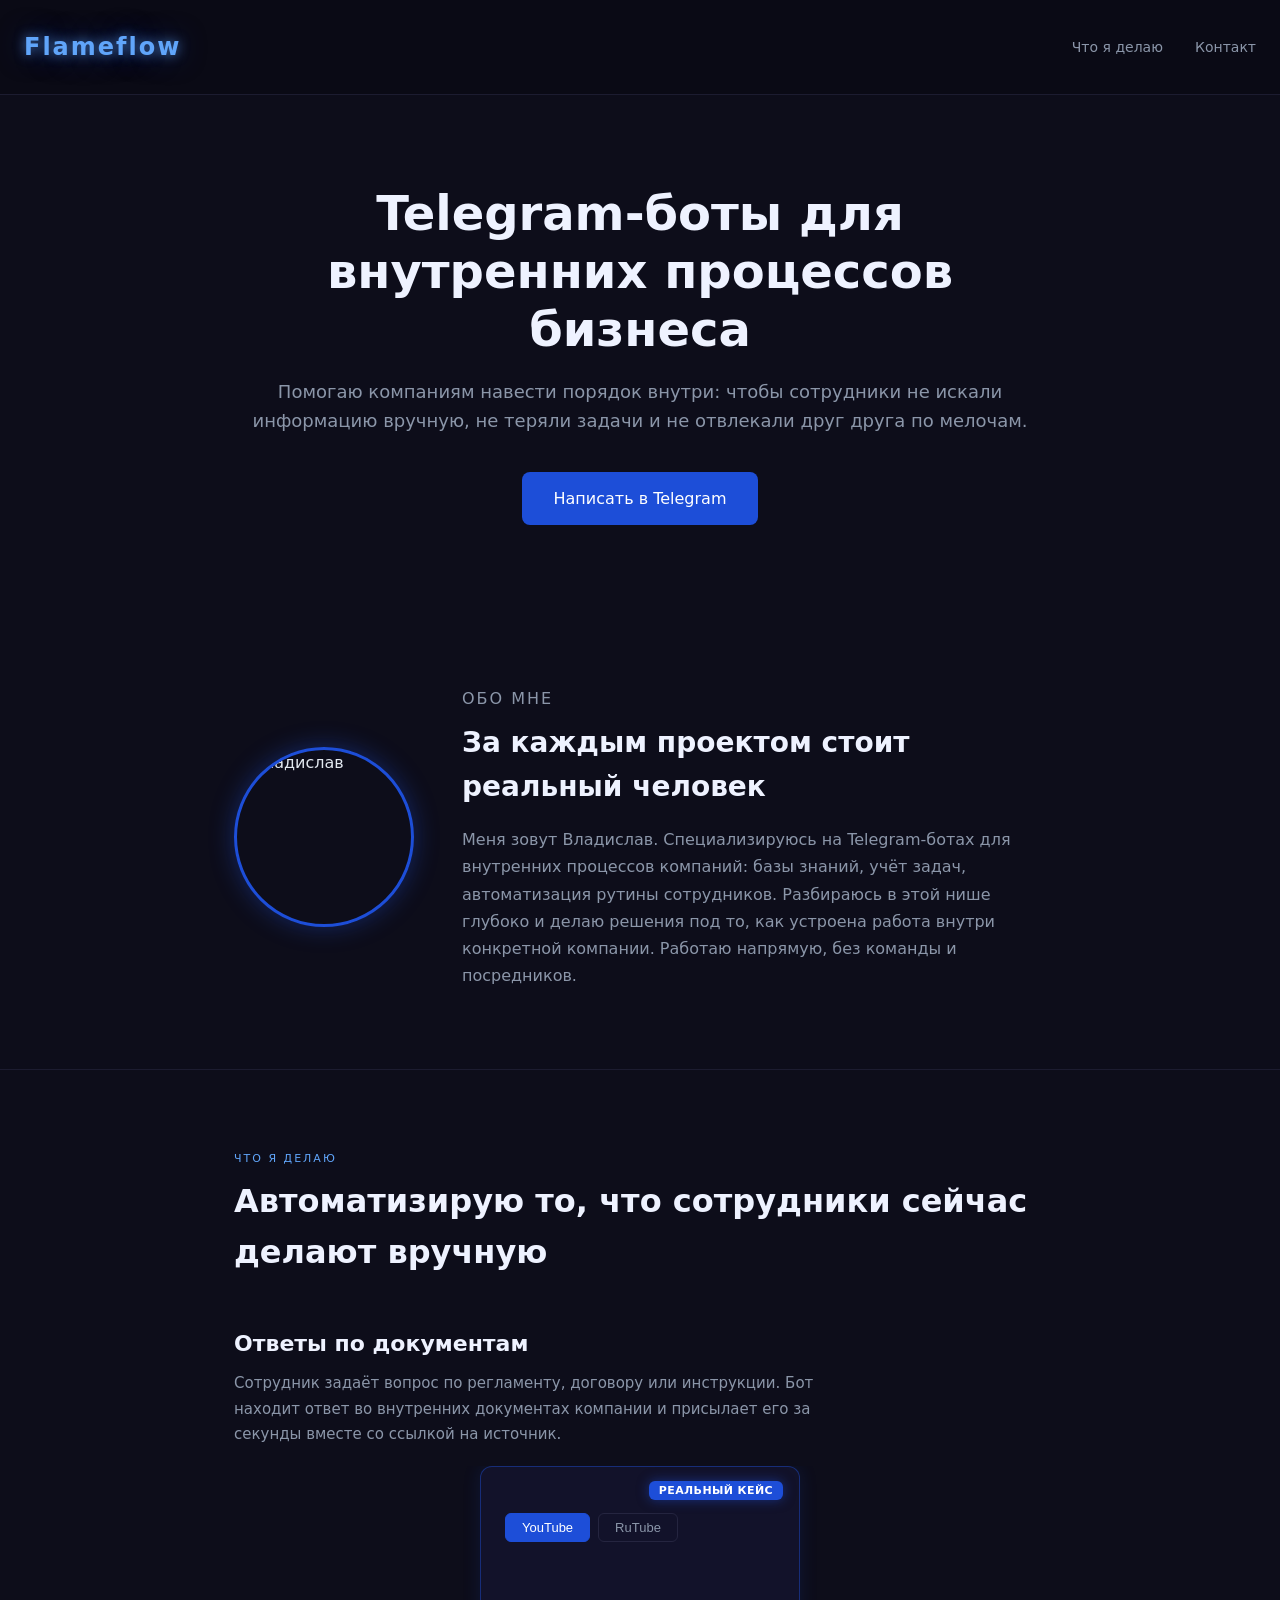
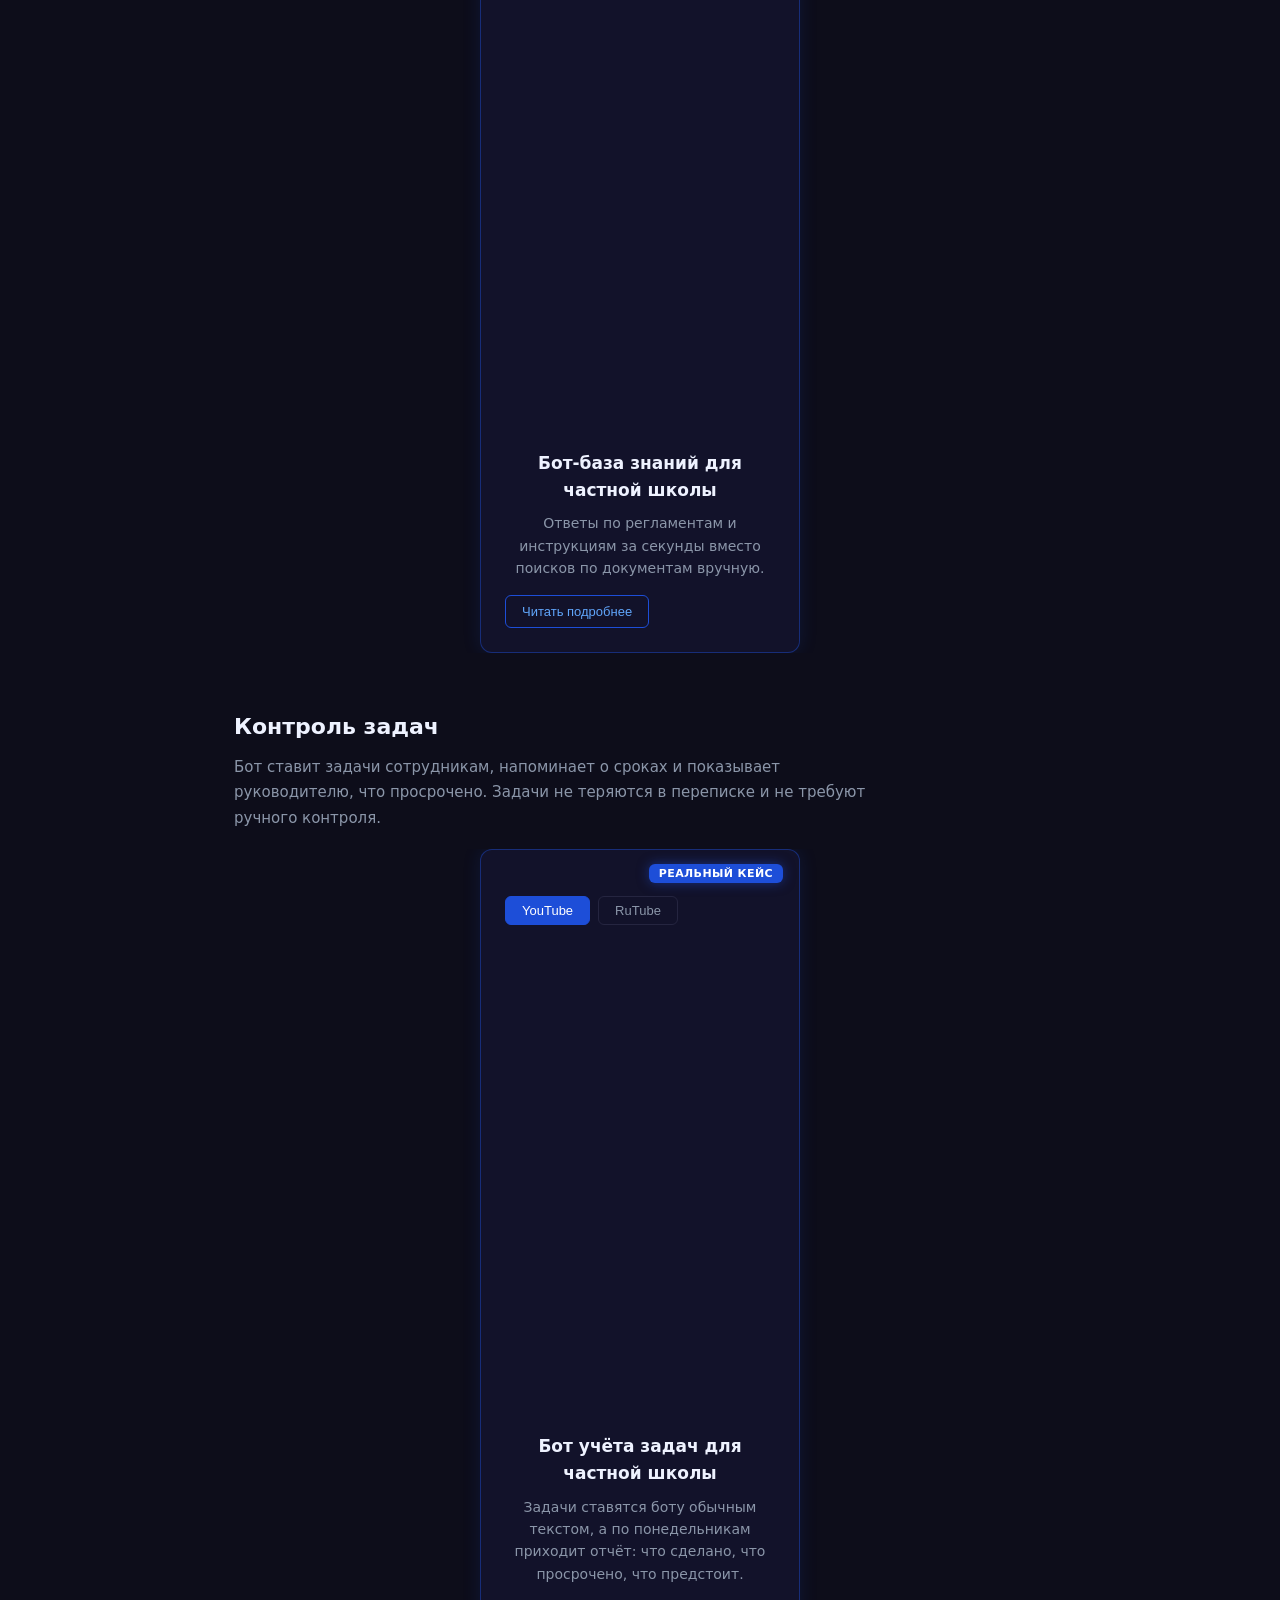
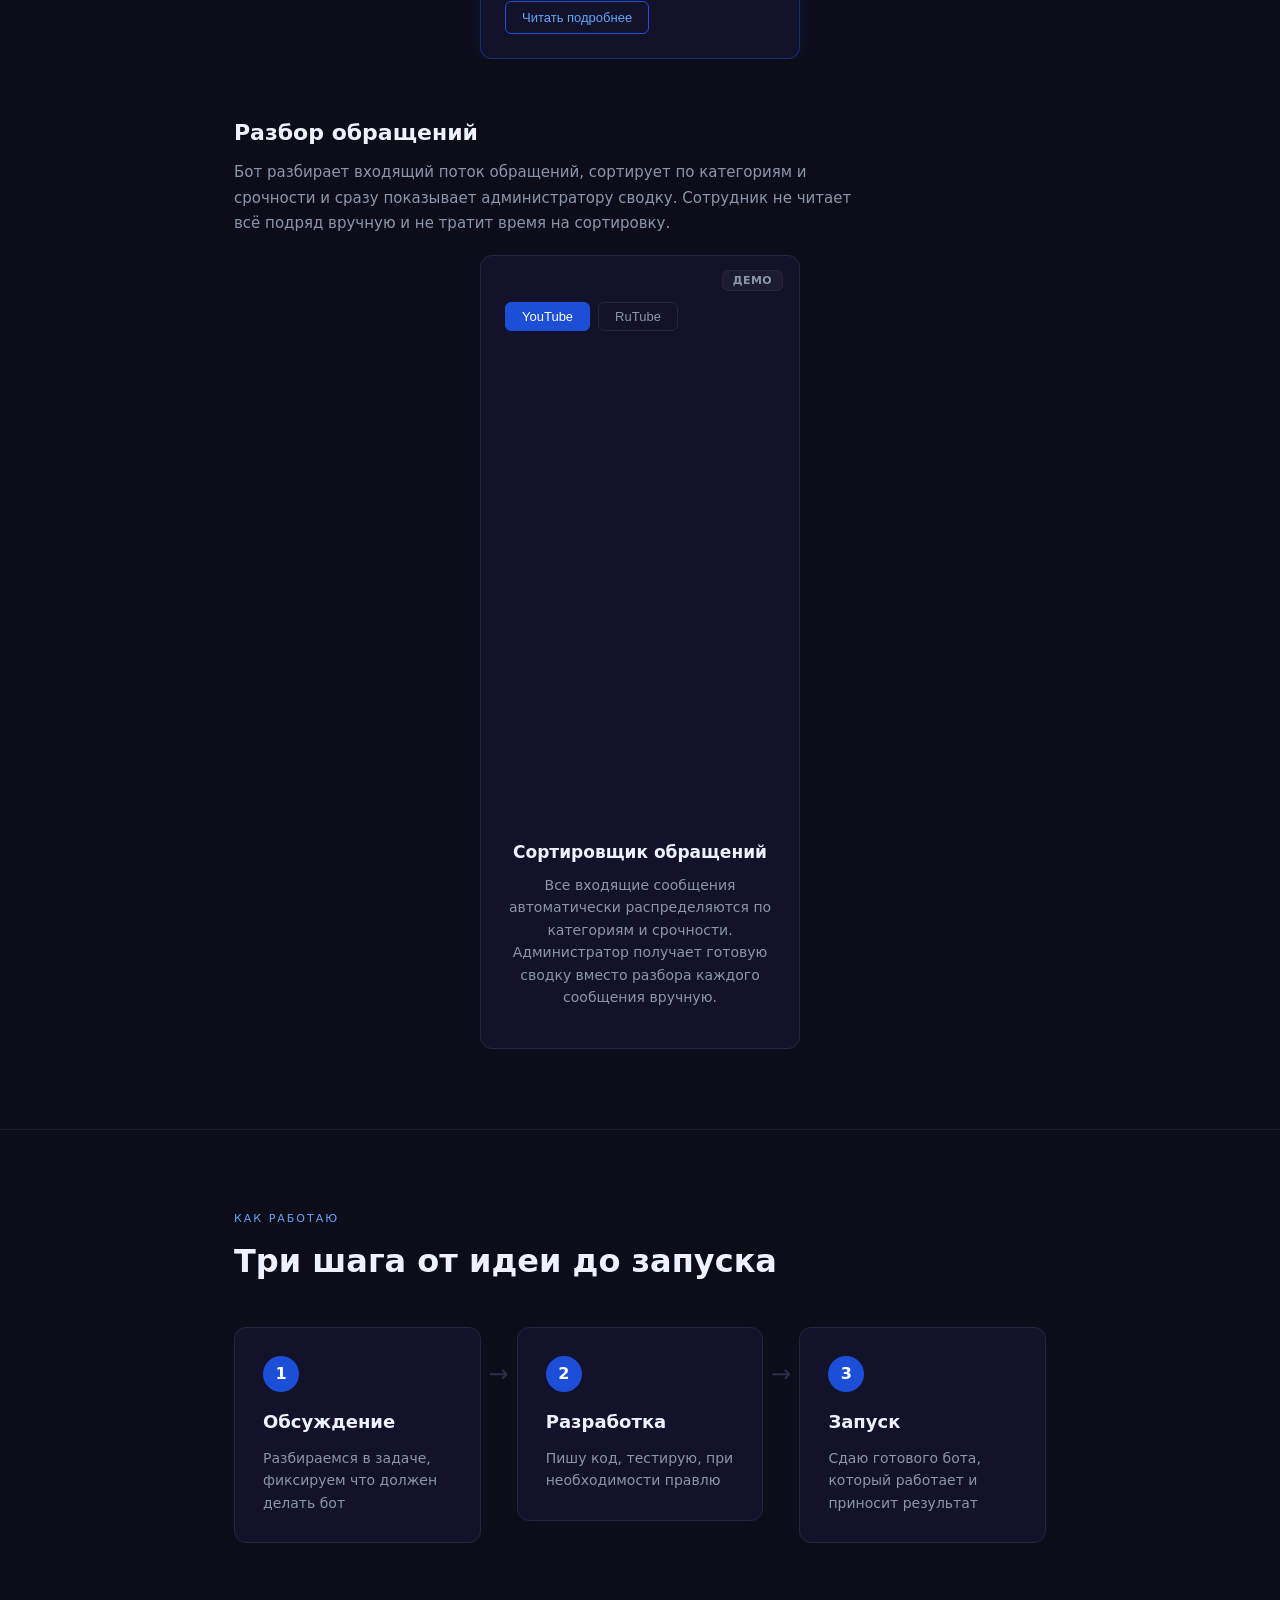
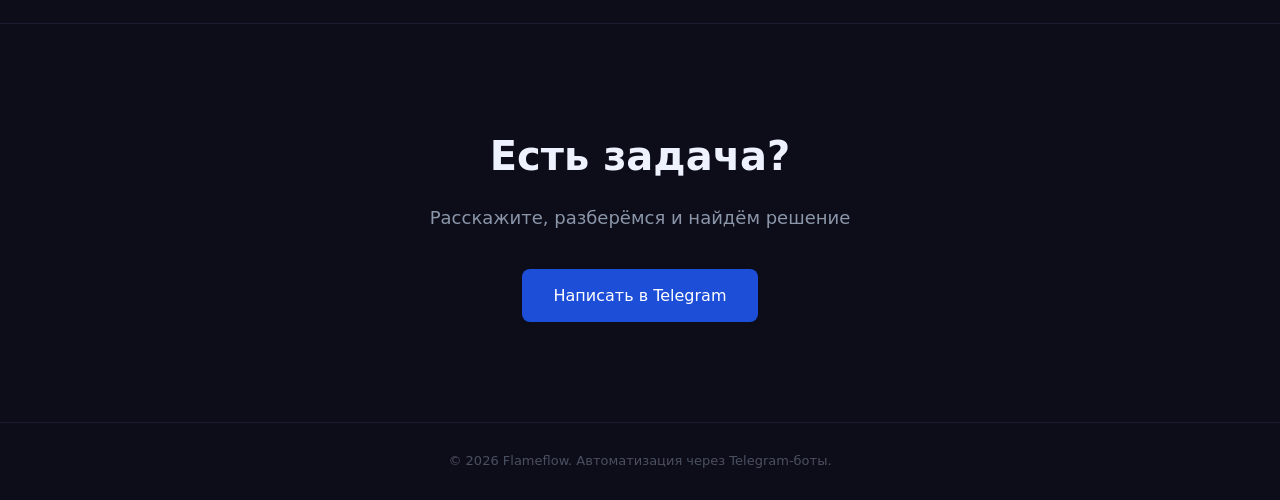
==== commit 0a764447: "Второй кейс: бот учёта задач, убраны заглушки отзывов" ====
--- a/index.html
+++ b/index.html
@@ -77,10 +77,6 @@
                     <p class="case-block-label">Решение</p>
                     <p>Telegram-бот знает все внутренние документы школы. Сотрудник задаёт вопрос обычными словами, и бот за пару секунд находит ответ и показывает, из какого документа он взят. Если ответа в документах нет, бот сообщает об этом прямо и ничего не придумывает. Это важно, когда речь о правилах.</p>
                   </div>
-                  <div class="case-block">
-                    <p class="case-block-label">Результат</p>
-                    <p class="case-placeholder">[Заполнить после теста: конкретика и цитата заказчика]</p>
-                  </div>
                 </div>
                 <div class="case-tags">
                   <span class="tag">Python</span>
@@ -108,10 +104,40 @@
         <button type="button" class="lane-arrow lane-arrow-prev" aria-label="Предыдущая карточка">‹</button>
         <div class="lane-track">
 
-          <article class="proof-card proof-card-placeholder">
+          <article class="proof-card proof-card-case">
+            <span class="proof-badge proof-badge-case">Реальный кейс</span>
+            <div class="proof-card-media">
+              <div class="video-switcher">
+                <button type="button" class="video-btn active" data-video="https://www.youtube.com/embed/h_wytXctXfs">YouTube</button>
+                <button type="button" class="video-btn" data-video="https://rutube.ru/play/embed/18b2402d598311bef2fd923e59a9908a/">RuTube</button>
+              </div>
+              <div class="video-container vertical">
+                <iframe src="https://www.youtube.com/embed/h_wytXctXfs" frameborder="0" allowfullscreen></iframe>
+              </div>
+            </div>
             <div class="proof-card-body">
-              <h4>Кейс готовится</h4>
-              <p>Проект в работе. Скоро здесь появится реальный кейс с результатами.</p>
+              <h4>Бот учёта задач для частной школы</h4>
+              <p>Задачи ставятся боту обычным текстом, а по понедельникам приходит отчёт: что сделано, что просрочено, что предстоит.</p>
+              <button type="button" class="card-toggle">Читать подробнее</button>
+              <div class="proof-card-full" hidden>
+                <div class="case-blocks">
+                  <div class="case-block">
+                    <p class="case-block-label">Проблема</p>
+                    <p>Задачи сотрудников терялись и забывались. Поручения расходились по переписке и на словах, часть просто выпадала из виду, а руководитель не видел общей картины: кто что должен сделать и что уже просрочено.</p>
+                  </div>
+                  <div class="case-block">
+                    <p class="case-block-label">Решение</p>
+                    <p>Сотрудник или руководитель присылает боту задачу обычным текстом, указывая исполнителя, суть и срок. Бот разбирает это в понятную структуру и запоминает. Каждый понедельник бот присылает отчёт: сколько задач сделано, сколько нет, что просрочено и что предстоит. Руководитель видит полную статистику по всем исполнителям, каждый исполнитель только по себе.</p>
+                  </div>
+                </div>
+                <div class="case-tags">
+                  <span class="tag">Python</span>
+                  <span class="tag">Telegram</span>
+                  <span class="tag">ИИ</span>
+                  <span class="tag">База данных</span>
+                  <span class="tag">Автоматические отчёты</span>
+                </div>
+              </div>
             </div>
           </article>
 
--- a/style.css
+++ b/style.css
@@ -461,8 +461,7 @@
   margin-bottom: 28px;
 }
 
-.case-video-placeholder,
-.case-quote-placeholder {
+.case-video-placeholder {
   background-color: #0d0d1a;
   border: 1px dashed #252540;
   border-radius: 8px;
@@ -471,8 +470,7 @@
   margin-bottom: 28px;
 }
 
-.case-video-placeholder span,
-.case-quote-placeholder span {
+.case-video-placeholder span {
   font-size: 13px;
   color: #4a5060;
 }
@@ -497,11 +495,6 @@
   font-size: 15px;
   color: #c3cad9;
   line-height: 1.7;
-}
-
-.case-placeholder {
-  color: #4a5060;
-  font-style: italic;
 }
 
 .case-tags {
@@ -690,26 +683,6 @@
   border-top: 1px solid #252540;
 }
 
-.proof-card-placeholder {
-  display: flex;
-  align-items: center;
-  justify-content: center;
-  min-height: 120px;
-  padding: 20px 24px;
-  border-style: dashed;
-  text-align: center;
-}
-
-.proof-card-placeholder h4 {
-  color: #8b96a9;
-}
-
-.proof-card-placeholder p {
-  color: #4a5060;
-  font-size: 13px;
-  margin-bottom: 0;
-}
-
 @media (max-width: 600px) {
   .proof-card {
     flex-basis: 260px;
